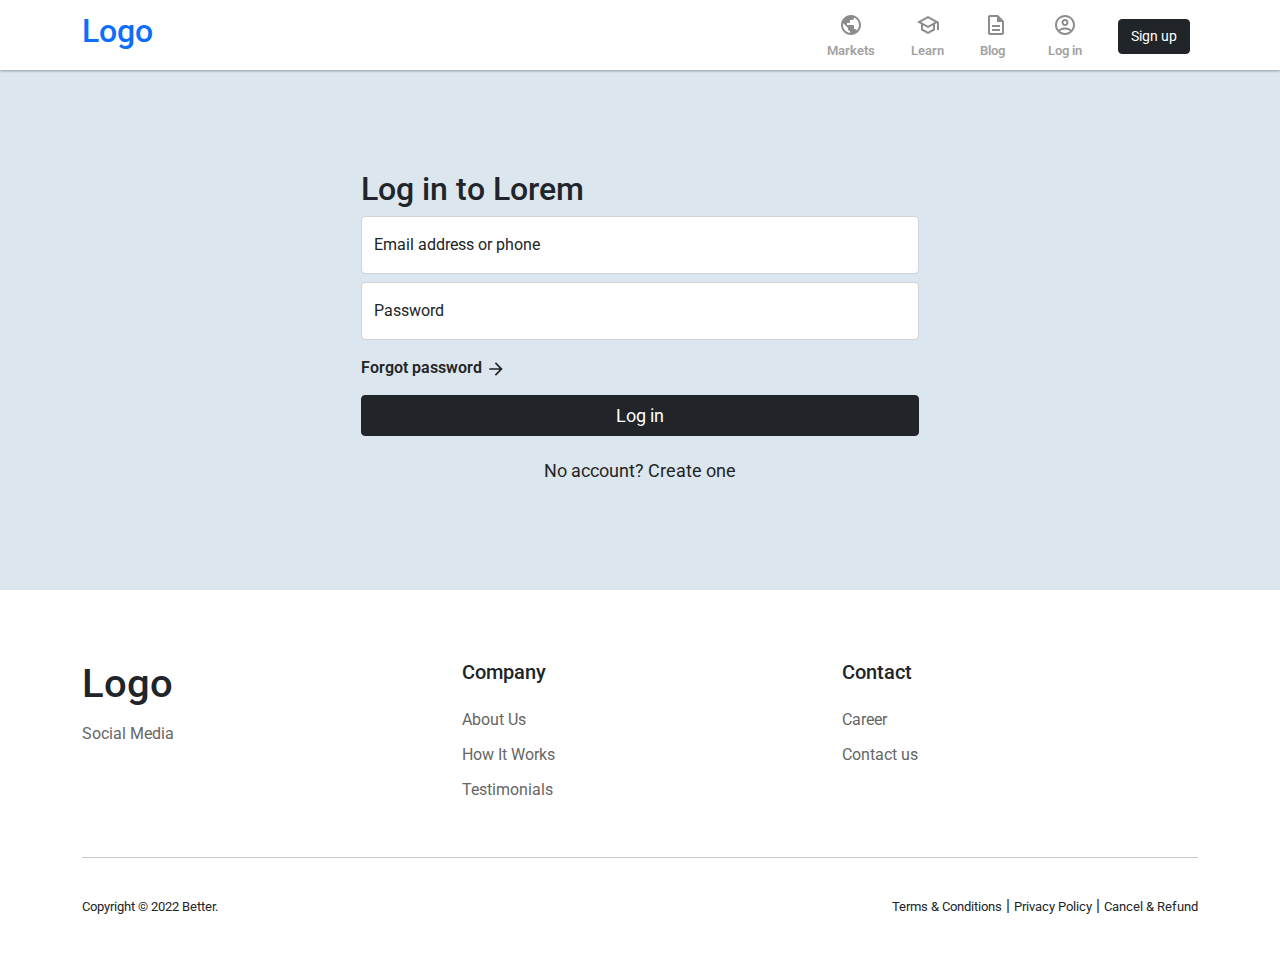
==== sign-in.html @ d5a4577c "first commit" ====
<!DOCTYPE html>
<html lang="en">

<head>
  <!-- Required meta tags -->
  <meta charset="utf-8">
  <meta name="viewport" content="width=device-width, initial-scale=1, shrink-to-fit=no">
  <!-- CSS -->
  <link rel="stylesheet" type="text/css" href="css/internal.min.css">
  <link rel="stylesheet" type="text/css" href="css/owl.carousel.min.css">
  <link rel="stylesheet" type="text/css" href="css/owl.theme.default.css">
  <link rel="stylesheet" type="text/css" href="css/animate.min.css">
  <link rel="stylesheet" type="text/css" href="sass/main.css">
  <link rel="stylesheet" type="text/css" href="sass/responsive.css">
  <link rel="stylesheet" href="https://use.fontawesome.com/releases/v5.8.2/css/all.css"
    integrity="sha384-oS3vJWv+0UjzBfQzYUhtDYW+Pj2yciDJxpsK1OYPAYjqT085Qq/1cq5FLXAZQ7Ay" crossorigin="anonymous">
  <link
    href="https://fonts.googleapis.com/css2?family=Roboto:ital,wght@0,100;0,300;0,400;0,500;0,700;0,900;1,100;1,300;1,400;1,500;1,700;1,900&display=swap"
    rel="stylesheet">
  <!-- js -->
  <script src="https://code.jquery.com/jquery-3.3.1.min.js"></script>
  <title> betting</title>
</head>

<body>

  <div class="navbar-cover">
    <nav id="navbar_top" class="navbar navbar-expand-lg">
      <div class="container">
        <a class="navbar-brand" href="index.html">
          <h2>Logo</h2>
        </a>
        <button class="navbar-toggler" type="button" data-bs-toggle="collapse" data-bs-target="#main_nav"
          aria-expanded="false" aria-label="Toggle navigation">
          <span class="navbar-toggler-icon"><i class="fas fa-bars"></i></span>
        </button>
        <div class="collapse navbar-collapse" id="main_nav">
          <ul class="navbar-nav ms-auto">
            <li class="nav-item"><a class="nav-link n" href="">
                <div class="icons">
                  <svg class="icons-root" focusable="false" viewBox="0 0 24 24" color="rgba(0, 0, 0, 0.45)"
                    aria-hidden="true" style="font-size: 24px; vertical-align: middle;">
                    <path
                      d="M12 2C6.48 2 2 6.48 2 12s4.48 10 10 10 10-4.48 10-10S17.52 2 12 2zm-1 17.93c-3.95-.49-7-3.85-7-7.93 0-.62.08-1.21.21-1.79L9 15v1c0 1.1.9 2 2 2v1.93zm6.9-2.54c-.26-.81-1-1.39-1.9-1.39h-1v-3c0-.55-.45-1-1-1H8v-2h2c.55 0 1-.45 1-1V7h2c1.1 0 2-.9 2-2v-.41c2.93 1.19 5 4.06 5 7.41 0 2.08-.8 3.97-2.1 5.39z">
                    </path>
                  </svg>
                </div>
                Markets
              </a>
            </li>
            <li class="nav-item"><a class="nav-link n" href="">
                <div class="icons">
                  <svg class="icons-root" focusable="false" viewBox="0 0 24 24" color="rgba(0, 0, 0, 0.45)"
                    aria-hidden="true" style="font-size: 24px; vertical-align: middle;">
                    <path
                      d="M12 3L1 9l4 2.18v6L12 21l7-3.82v-6l2-1.09V17h2V9L12 3zm6.82 6L12 12.72 5.18 9 12 5.28 18.82 9zM17 15.99l-5 2.73-5-2.73v-3.72L12 15l5-2.73v3.72z">
                    </path>
                  </svg>
                </div>
                Learn
              </a>
            </li>
            <li class="nav-item"><a class="nav-link n" href="">
                <div class="icons">
                  <svg class="icons-root" focusable="false" viewBox="0 0 24 24" color="rgba(0, 0, 0, 0.45)"
                    aria-hidden="true" style="font-size: 24px; vertical-align: middle;">
                    <path
                      d="M8 16h8v2H8zm0-4h8v2H8zm6-10H6c-1.1 0-2 .9-2 2v16c0 1.1.89 2 1.99 2H18c1.1 0 2-.9 2-2V8l-6-6zm4 18H6V4h7v5h5v11z">
                    </path>
                  </svg>
                </div>
                Blog
              </a>
            </li>
            <li class="nav-item"><a class="nav-link n" href="">
                <div class="icons">
                  <svg class="icons-root" focusable="false" viewBox="0 0 24 24" color="rgba(0, 0, 0, 0.45)"
                    aria-hidden="true" style="font-size: 24px; vertical-align: middle;">
                    <path
                      d="M12 2C6.48 2 2 6.48 2 12s4.48 10 10 10 10-4.48 10-10S17.52 2 12 2zM7.07 18.28c.43-.9 3.05-1.78 4.93-1.78s4.51.88 4.93 1.78C15.57 19.36 13.86 20 12 20s-3.57-.64-4.93-1.72zm11.29-1.45c-1.43-1.74-4.9-2.33-6.36-2.33s-4.93.59-6.36 2.33C4.62 15.49 4 13.82 4 12c0-4.41 3.59-8 8-8s8 3.59 8 8c0 1.82-.62 3.49-1.64 4.83zM12 6c-1.94 0-3.5 1.56-3.5 3.5S10.06 13 12 13s3.5-1.56 3.5-3.5S13.94 6 12 6zm0 5c-.83 0-1.5-.67-1.5-1.5S11.17 8 12 8s1.5.67 1.5 1.5S12.83 11 12 11z">
                    </path>
                  </svg>
                </div>
                Log in
              </a>
            </li>
            <li class="nav-item"><a class="nav-link" href="">
                <button type="button" class="btn btn-dark">Sign up</button>
              </a></li>
          </ul>
        </div>
      </div>
    </nav>
  </div>
  <section id="sign-in-wrapper">
    <div class="container">
      <div class="form-cover">
        <h2>Log in to Lorem</h2>
        <form>
          <div class="form-floating mb-2">
            <input type="email" class="form-control" id="floatingInput" placeholder="name@example.com" required>
            <label for="floatingInput">Email address or phone</label>
          </div>
          <div class="form-floating mb-3">
            <input type="password" class="form-control" id="floatingPassword" placeholder="Password" required>
            <label for="floatingPassword">Password</label>
          </div>
          <a href="#"> <span>Forgot password <svg class="forget-root" focusable="false" viewBox="0 0 24 24"
                color="inherit" aria-hidden="true" style="font-size: 24px; vertical-align: middle;">
                <path d="M12 4l-1.41 1.41L16.17 11H4v2h12.17l-5.58 5.59L12 20l8-8z"></path>
              </svg>
            </span>
          </a>
          <div class="login-btn">
            <button type="submit" class="btn btn-dark">Log in</button>
          </div>
          <div class="create-btn">
            <button type="button" class="btn btn-light">No account? Create one</button>
          </div>
        </form>
      </div>
    </div>
  </section>


  <section id="footer-wrapper">
    <div class="container">
      <div class="row">
        <div class="col-md-4">
          <div class="f-cover">
            <h1>Logo</h1>
            <li>Social Media</li>
            <div class="social">
              <span><i class="fab fa-facebook-f"></i></span>
              <span><i class="fab fa-twitter"></i></span>
              <span><i class="fab fa-linkedin-in"></i></span>
              <span><i class="fab fa-youtube"></i></span>
            </div>
          </div>
        </div>
        <div class="col-md-4">
          <div class="f-cover">
            <h5>Company</h5>
            <li>About Us</li>
            <li>How It Works</li>
            <li>Testimonials</li>
          </div>
        </div>
        <div class="col-md-4">
          <div class="f-cover">
            <h5>Contact</h5>
            <li>Career</li>
            <li>Contact us</li>
          </div>

        </div>
      </div>
      <hr class="hr-tag">
    </div>
    <div class="container">
      <div class="power-by">
        <div class="row">
          <div class="col-md-6">
            <span>Copyright © 2022 Better.</span>
          </div>
          <div class="col-md-6" style="text-align: right;">
            <span>Terms & Conditions</span> |
            <span>Privacy Policy</span> |
            <span>Cancel & Refund</span>
          </div>
        </div>
      </div>
    </div>
  </section>

  <script src="js/main.js"></script>
  <script src="js/owl.carousel.min.js"></script>
  <script src="js/popper.min.js"></script>
  <script src="js/wow.min.js"></script>
  <script>
    new WOW().init();
  </script>
  <script src="js/internal.min.js"></script>

</body>

</html>
---- css/internal.min.css ----
@charset "UTF-8";/*!
 * Bootstrap v5.0.0-beta3 (https://getbootstrap.com/)
 * Copyright 2011-2021 The Bootstrap Authors
 * Copyright 2011-2021 Twitter, Inc.
 * Licensed under MIT (https://github.com/twbs/bootstrap/blob/main/LICENSE)
 */:root{--bs-blue:#0d6efd;--bs-indigo:#6610f2;--bs-purple:#6f42c1;--bs-pink:#d63384;--bs-red:#dc3545;--bs-orange:#fd7e14;--bs-yellow:#ffc107;--bs-green:#198754;--bs-teal:#20c997;--bs-cyan:#0dcaf0;--bs-white:#fff;--bs-gray:#6c757d;--bs-gray-dark:#343a40;--bs-primary:#0d6efd;--bs-secondary:#6c757d;--bs-success:#198754;--bs-info:#0dcaf0;--bs-warning:#ffc107;--bs-danger:#dc3545;--bs-light:#f8f9fa;--bs-dark:#212529;--bs-font-sans-serif:system-ui,-apple-system,"Segoe UI",Roboto,"Helvetica Neue",Arial,"Noto Sans","Liberation Sans",sans-serif,"Apple Color Emoji","Segoe UI Emoji","Segoe UI Symbol","Noto Color Emoji";--bs-font-monospace:SFMono-Regular,Menlo,Monaco,Consolas,"Liberation Mono","Courier New",monospace;--bs-gradient:linear-gradient(180deg, rgba(255, 255, 255, 0.15), rgba(255, 255, 255, 0))}*,::after,::before{box-sizing:border-box}@media (prefers-reduced-motion:no-preference){:root{scroll-behavior:smooth}}body{margin:0;font-family:var(--bs-font-sans-serif);font-size:1rem;font-weight:400;line-height:1.5;color:#212529;background-color:#fff;-webkit-text-size-adjust:100%;-webkit-tap-highlight-color:transparent}hr{margin:1rem 0;color:inherit;background-color:currentColor;border:0;opacity:.25}hr:not([size]){height:1px}.h1,.h2,.h3,.h4,.h5,.h6,h1,h2,h3,h4,h5,h6{margin-top:0;margin-bottom:.5rem;font-weight:500;line-height:1.2}.h1,h1{font-size:calc(1.375rem + 1.5vw)}@media (min-width:1200px){.h1,h1{font-size:2.5rem}}.h2,h2{font-size:calc(1.325rem + .9vw)}@media (min-width:1200px){.h2,h2{font-size:2rem}}.h3,h3{font-size:calc(1.3rem + .6vw)}@media (min-width:1200px){.h3,h3{font-size:1.75rem}}.h4,h4{font-size:calc(1.275rem + .3vw)}@media (min-width:1200px){.h4,h4{font-size:1.5rem}}.h5,h5{font-size:1.25rem}.h6,h6{font-size:1rem}p{margin-top:0;margin-bottom:1rem}abbr[data-bs-original-title],abbr[title]{-webkit-text-decoration:underline dotted;text-decoration:underline dotted;cursor:help;-webkit-text-decoration-skip-ink:none;text-decoration-skip-ink:none}address{margin-bottom:1rem;font-style:normal;line-height:inherit}ol,ul{padding-left:2rem}dl,ol,ul{margin-top:0;margin-bottom:1rem}ol ol,ol ul,ul ol,ul ul{margin-bottom:0}dt{font-weight:700}dd{margin-bottom:.5rem;margin-left:0}blockquote{margin:0 0 1rem}b,strong{font-weight:bolder}.small,small{font-size:.875em}.mark,mark{padding:.2em;background-color:#fcf8e3}sub,sup{position:relative;font-size:.75em;line-height:0;vertical-align:baseline}sub{bottom:-.25em}sup{top:-.5em}a{color:#0d6efd;text-decoration:underline}a:hover{color:#0a58ca}a:not([href]):not([class]),a:not([href]):not([class]):hover{color:inherit;text-decoration:none}code,kbd,pre,samp{font-family:var(--bs-font-monospace);font-size:1em;direction:ltr;unicode-bidi:bidi-override}pre{display:block;margin-top:0;margin-bottom:1rem;overflow:auto;font-size:.875em}pre code{font-size:inherit;color:inherit;word-break:normal}code{font-size:.875em;color:#d63384;word-wrap:break-word}a>code{color:inherit}kbd{padding:.2rem .4rem;font-size:.875em;color:#fff;background-color:#212529;border-radius:.2rem}kbd kbd{padding:0;font-size:1em;font-weight:700}figure{margin:0 0 1rem}img,svg{vertical-align:middle}table{caption-side:bottom;border-collapse:collapse}caption{padding-top:.5rem;padding-bottom:.5rem;color:#6c757d;text-align:left}th{text-align:inherit;text-align:-webkit-match-parent}tbody,td,tfoot,th,thead,tr{border-color:inherit;border-style:solid;border-width:0}label{display:inline-block}button{border-radius:0}button:focus:not(:focus-visible){outline:0}button,input,optgroup,select,textarea{margin:0;font-family:inherit;font-size:inherit;line-height:inherit}button,select{text-transform:none}[role=button]{cursor:pointer}select{word-wrap:normal}select:disabled{opacity:1}[list]::-webkit-calendar-picker-indicator{display:none}[type=button],[type=reset],[type=submit],button{-webkit-appearance:button}[type=button]:not(:disabled),[type=reset]:not(:disabled),[type=submit]:not(:disabled),button:not(:disabled){cursor:pointer}::-moz-focus-inner{padding:0;border-style:none}textarea{resize:vertical}fieldset{min-width:0;padding:0;margin:0;border:0}legend{float:left;width:100%;padding:0;margin-bottom:.5rem;font-size:calc(1.275rem + .3vw);line-height:inherit}@media (min-width:1200px){legend{font-size:1.5rem}}legend+*{clear:left}::-webkit-datetime-edit-day-field,::-webkit-datetime-edit-fields-wrapper,::-webkit-datetime-edit-hour-field,::-webkit-datetime-edit-minute,::-webkit-datetime-edit-month-field,::-webkit-datetime-edit-text,::-webkit-datetime-edit-year-field{padding:0}::-webkit-inner-spin-button{height:auto}[type=search]{outline-offset:-2px;-webkit-appearance:textfield}::-webkit-search-decoration{-webkit-appearance:none}::-webkit-color-swatch-wrapper{padding:0}::file-selector-button{font:inherit}::-webkit-file-upload-button{font:inherit;-webkit-appearance:button}output{display:inline-block}iframe{border:0}summary{display:list-item;cursor:pointer}progress{vertical-align:baseline}[hidden]{display:none!important}.lead{font-size:1.25rem;font-weight:300}.display-1{font-size:calc(1.625rem + 4.5vw);font-weight:300;line-height:1.2}@media (min-width:1200px){.display-1{font-size:5rem}}.display-2{font-size:calc(1.575rem + 3.9vw);font-weight:300;line-height:1.2}@media (min-width:1200px){.display-2{font-size:4.5rem}}.display-3{font-size:calc(1.525rem + 3.3vw);font-weight:300;line-height:1.2}@media (min-width:1200px){.display-3{font-size:4rem}}.display-4{font-size:calc(1.475rem + 2.7vw);font-weight:300;line-height:1.2}@media (min-width:1200px){.display-4{font-size:3.5rem}}.display-5{font-size:calc(1.425rem + 2.1vw);font-weight:300;line-height:1.2}@media (min-width:1200px){.display-5{font-size:3rem}}.display-6{font-size:calc(1.375rem + 1.5vw);font-weight:300;line-height:1.2}@media (min-width:1200px){.display-6{font-size:2.5rem}}.list-unstyled{padding-left:0;list-style:none}.list-inline{padding-left:0;list-style:none}.list-inline-item{display:inline-block}.list-inline-item:not(:last-child){margin-right:.5rem}.initialism{font-size:.875em;text-transform:uppercase}.blockquote{margin-bottom:1rem;font-size:1.25rem}.blockquote>:last-child{margin-bottom:0}.blockquote-footer{margin-top:-1rem;margin-bottom:1rem;font-size:.875em;color:#6c757d}.blockquote-footer::before{content:"— "}.img-fluid{max-width:100%;height:auto}.img-thumbnail{padding:.25rem;background-color:#fff;border:1px solid #dee2e6;border-radius:.25rem;max-width:100%;height:auto}.figure{display:inline-block}.figure-img{margin-bottom:.5rem;line-height:1}.figure-caption{font-size:.875em;color:#6c757d}.container,.container-fluid,.container-lg,.container-md,.container-sm,.container-xl,.container-xxl{width:100%;padding-right:var(--bs-gutter-x,.75rem);padding-left:var(--bs-gutter-x,.75rem);margin-right:auto;margin-left:auto}@media (min-width:576px){.container,.container-sm{max-width:540px}}@media (min-width:768px){.container,.container-md,.container-sm{max-width:720px}}@media (min-width:992px){.container,.container-lg,.container-md,.container-sm{max-width:960px}}@media (min-width:1200px){.container,.container-lg,.container-md,.container-sm,.container-xl{max-width:1140px}}@media (min-width:1400px){.container,.container-lg,.container-md,.container-sm,.container-xl,.container-xxl{max-width:1320px}}.row{--bs-gutter-x:1.5rem;--bs-gutter-y:0;display:flex;flex-wrap:wrap;margin-top:calc(var(--bs-gutter-y) * -1);margin-right:calc(var(--bs-gutter-x)/ -2);margin-left:calc(var(--bs-gutter-x)/ -2)}.row>*{flex-shrink:0;width:100%;max-width:100%;padding-right:calc(var(--bs-gutter-x)/ 2);padding-left:calc(var(--bs-gutter-x)/ 2);margin-top:var(--bs-gutter-y)}.col{flex:1 0 0%}.row-cols-auto>*{flex:0 0 auto;width:auto}.row-cols-1>*{flex:0 0 auto;width:100%}.row-cols-2>*{flex:0 0 auto;width:50%}.row-cols-3>*{flex:0 0 auto;width:33.3333333333%}.row-cols-4>*{flex:0 0 auto;width:25%}.row-cols-5>*{flex:0 0 auto;width:20%}.row-cols-6>*{flex:0 0 auto;width:16.6666666667%}.col-auto{flex:0 0 auto;width:auto}.col-1{flex:0 0 auto;width:8.3333333333%}.col-2{flex:0 0 auto;width:16.6666666667%}.col-3{flex:0 0 auto;width:25%}.col-4{flex:0 0 auto;width:33.3333333333%}.col-5{flex:0 0 auto;width:41.6666666667%}.col-6{flex:0 0 auto;width:50%}.col-7{flex:0 0 auto;width:58.3333333333%}.col-8{flex:0 0 auto;width:66.6666666667%}.col-9{flex:0 0 auto;width:75%}.col-10{flex:0 0 auto;width:83.3333333333%}.col-11{flex:0 0 auto;width:91.6666666667%}.col-12{flex:0 0 auto;width:100%}.offset-1{margin-left:8.3333333333%}.offset-2{margin-left:16.6666666667%}.offset-3{margin-left:25%}.offset-4{margin-left:33.3333333333%}.offset-5{margin-left:41.6666666667%}.offset-6{margin-left:50%}.offset-7{margin-left:58.3333333333%}.offset-8{margin-left:66.6666666667%}.offset-9{margin-left:75%}.offset-10{margin-left:83.3333333333%}.offset-11{margin-left:91.6666666667%}.g-0,.gx-0{--bs-gutter-x:0}.g-0,.gy-0{--bs-gutter-y:0}.g-1,.gx-1{--bs-gutter-x:0.25rem}.g-1,.gy-1{--bs-gutter-y:0.25rem}.g-2,.gx-2{--bs-gutter-x:0.5rem}.g-2,.gy-2{--bs-gutter-y:0.5rem}.g-3,.gx-3{--bs-gutter-x:1rem}.g-3,.gy-3{--bs-gutter-y:1rem}.g-4,.gx-4{--bs-gutter-x:1.5rem}.g-4,.gy-4{--bs-gutter-y:1.5rem}.g-5,.gx-5{--bs-gutter-x:3rem}.g-5,.gy-5{--bs-gutter-y:3rem}@media (min-width:576px){.col-sm{flex:1 0 0%}.row-cols-sm-auto>*{flex:0 0 auto;width:auto}.row-cols-sm-1>*{flex:0 0 auto;width:100%}.row-cols-sm-2>*{flex:0 0 auto;width:50%}.row-cols-sm-3>*{flex:0 0 auto;width:33.3333333333%}.row-cols-sm-4>*{flex:0 0 auto;width:25%}.row-cols-sm-5>*{flex:0 0 auto;width:20%}.row-cols-sm-6>*{flex:0 0 auto;width:16.6666666667%}.col-sm-auto{flex:0 0 auto;width:auto}.col-sm-1{flex:0 0 auto;width:8.3333333333%}.col-sm-2{flex:0 0 auto;width:16.6666666667%}.col-sm-3{flex:0 0 auto;width:25%}.col-sm-4{flex:0 0 auto;width:33.3333333333%}.col-sm-5{flex:0 0 auto;width:41.6666666667%}.col-sm-6{flex:0 0 auto;width:50%}.col-sm-7{flex:0 0 auto;width:58.3333333333%}.col-sm-8{flex:0 0 auto;width:66.6666666667%}.col-sm-9{flex:0 0 auto;width:75%}.col-sm-10{flex:0 0 auto;width:83.3333333333%}.col-sm-11{flex:0 0 auto;width:91.6666666667%}.col-sm-12{flex:0 0 auto;width:100%}.offset-sm-0{margin-left:0}.offset-sm-1{margin-left:8.3333333333%}.offset-sm-2{margin-left:16.6666666667%}.offset-sm-3{margin-left:25%}.offset-sm-4{margin-left:33.3333333333%}.offset-sm-5{margin-left:41.6666666667%}.offset-sm-6{margin-left:50%}.offset-sm-7{margin-left:58.3333333333%}.offset-sm-8{margin-left:66.6666666667%}.offset-sm-9{margin-left:75%}.offset-sm-10{margin-left:83.3333333333%}.offset-sm-11{margin-left:91.6666666667%}.g-sm-0,.gx-sm-0{--bs-gutter-x:0}.g-sm-0,.gy-sm-0{--bs-gutter-y:0}.g-sm-1,.gx-sm-1{--bs-gutter-x:0.25rem}.g-sm-1,.gy-sm-1{--bs-gutter-y:0.25rem}.g-sm-2,.gx-sm-2{--bs-gutter-x:0.5rem}.g-sm-2,.gy-sm-2{--bs-gutter-y:0.5rem}.g-sm-3,.gx-sm-3{--bs-gutter-x:1rem}.g-sm-3,.gy-sm-3{--bs-gutter-y:1rem}.g-sm-4,.gx-sm-4{--bs-gutter-x:1.5rem}.g-sm-4,.gy-sm-4{--bs-gutter-y:1.5rem}.g-sm-5,.gx-sm-5{--bs-gutter-x:3rem}.g-sm-5,.gy-sm-5{--bs-gutter-y:3rem}}@media (min-width:768px){.col-md{flex:1 0 0%}.row-cols-md-auto>*{flex:0 0 auto;width:auto}.row-cols-md-1>*{flex:0 0 auto;width:100%}.row-cols-md-2>*{flex:0 0 auto;width:50%}.row-cols-md-3>*{flex:0 0 auto;width:33.3333333333%}.row-cols-md-4>*{flex:0 0 auto;width:25%}.row-cols-md-5>*{flex:0 0 auto;width:20%}.row-cols-md-6>*{flex:0 0 auto;width:16.6666666667%}.col-md-auto{flex:0 0 auto;width:auto}.col-md-1{flex:0 0 auto;width:8.3333333333%}.col-md-2{flex:0 0 auto;width:16.6666666667%}.col-md-3{flex:0 0 auto;width:25%}.col-md-4{flex:0 0 auto;width:33.3333333333%}.col-md-5{flex:0 0 auto;width:41.6666666667%}.col-md-6{flex:0 0 auto;width:50%}.col-md-7{flex:0 0 auto;width:58.3333333333%}.col-md-8{flex:0 0 auto;width:66.6666666667%}.col-md-9{flex:0 0 auto;width:75%}.col-md-10{flex:0 0 auto;width:83.3333333333%}.col-md-11{flex:0 0 auto;width:91.6666666667%}.col-md-12{flex:0 0 auto;width:100%}.offset-md-0{margin-left:0}.offset-md-1{margin-left:8.3333333333%}.offset-md-2{margin-left:16.6666666667%}.offset-md-3{margin-left:25%}.offset-md-4{margin-left:33.3333333333%}.offset-md-5{margin-left:41.6666666667%}.offset-md-6{margin-left:50%}.offset-md-7{margin-left:58.3333333333%}.offset-md-8{margin-left:66.6666666667%}.offset-md-9{margin-left:75%}.offset-md-10{margin-left:83.3333333333%}.offset-md-11{margin-left:91.6666666667%}.g-md-0,.gx-md-0{--bs-gutter-x:0}.g-md-0,.gy-md-0{--bs-gutter-y:0}.g-md-1,.gx-md-1{--bs-gutter-x:0.25rem}.g-md-1,.gy-md-1{--bs-gutter-y:0.25rem}.g-md-2,.gx-md-2{--bs-gutter-x:0.5rem}.g-md-2,.gy-md-2{--bs-gutter-y:0.5rem}.g-md-3,.gx-md-3{--bs-gutter-x:1rem}.g-md-3,.gy-md-3{--bs-gutter-y:1rem}.g-md-4,.gx-md-4{--bs-gutter-x:1.5rem}.g-md-4,.gy-md-4{--bs-gutter-y:1.5rem}.g-md-5,.gx-md-5{--bs-gutter-x:3rem}.g-md-5,.gy-md-5{--bs-gutter-y:3rem}}@media (min-width:992px){.col-lg{flex:1 0 0%}.row-cols-lg-auto>*{flex:0 0 auto;width:auto}.row-cols-lg-1>*{flex:0 0 auto;width:100%}.row-cols-lg-2>*{flex:0 0 auto;width:50%}.row-cols-lg-3>*{flex:0 0 auto;width:33.3333333333%}.row-cols-lg-4>*{flex:0 0 auto;width:25%}.row-cols-lg-5>*{flex:0 0 auto;width:20%}.row-cols-lg-6>*{flex:0 0 auto;width:16.6666666667%}.col-lg-auto{flex:0 0 auto;width:auto}.col-lg-1{flex:0 0 auto;width:8.3333333333%}.col-lg-2{flex:0 0 auto;width:16.6666666667%}.col-lg-3{flex:0 0 auto;width:25%}.col-lg-4{flex:0 0 auto;width:33.3333333333%}.col-lg-5{flex:0 0 auto;width:41.6666666667%}.col-lg-6{flex:0 0 auto;width:50%}.col-lg-7{flex:0 0 auto;width:58.3333333333%}.col-lg-8{flex:0 0 auto;width:66.6666666667%}.col-lg-9{flex:0 0 auto;width:75%}.col-lg-10{flex:0 0 auto;width:83.3333333333%}.col-lg-11{flex:0 0 auto;width:91.6666666667%}.col-lg-12{flex:0 0 auto;width:100%}.offset-lg-0{margin-left:0}.offset-lg-1{margin-left:8.3333333333%}.offset-lg-2{margin-left:16.6666666667%}.offset-lg-3{margin-left:25%}.offset-lg-4{margin-left:33.3333333333%}.offset-lg-5{margin-left:41.6666666667%}.offset-lg-6{margin-left:50%}.offset-lg-7{margin-left:58.3333333333%}.offset-lg-8{margin-left:66.6666666667%}.offset-lg-9{margin-left:75%}.offset-lg-10{margin-left:83.3333333333%}.offset-lg-11{margin-left:91.6666666667%}.g-lg-0,.gx-lg-0{--bs-gutter-x:0}.g-lg-0,.gy-lg-0{--bs-gutter-y:0}.g-lg-1,.gx-lg-1{--bs-gutter-x:0.25rem}.g-lg-1,.gy-lg-1{--bs-gutter-y:0.25rem}.g-lg-2,.gx-lg-2{--bs-gutter-x:0.5rem}.g-lg-2,.gy-lg-2{--bs-gutter-y:0.5rem}.g-lg-3,.gx-lg-3{--bs-gutter-x:1rem}.g-lg-3,.gy-lg-3{--bs-gutter-y:1rem}.g-lg-4,.gx-lg-4{--bs-gutter-x:1.5rem}.g-lg-4,.gy-lg-4{--bs-gutter-y:1.5rem}.g-lg-5,.gx-lg-5{--bs-gutter-x:3rem}.g-lg-5,.gy-lg-5{--bs-gutter-y:3rem}}@media (min-width:1200px){.col-xl{flex:1 0 0%}.row-cols-xl-auto>*{flex:0 0 auto;width:auto}.row-cols-xl-1>*{flex:0 0 auto;width:100%}.row-cols-xl-2>*{flex:0 0 auto;width:50%}.row-cols-xl-3>*{flex:0 0 auto;width:33.3333333333%}.row-cols-xl-4>*{flex:0 0 auto;width:25%}.row-cols-xl-5>*{flex:0 0 auto;width:20%}.row-cols-xl-6>*{flex:0 0 auto;width:16.6666666667%}.col-xl-auto{flex:0 0 auto;width:auto}.col-xl-1{flex:0 0 auto;width:8.3333333333%}.col-xl-2{flex:0 0 auto;width:16.6666666667%}.col-xl-3{flex:0 0 auto;width:25%}.col-xl-4{flex:0 0 auto;width:33.3333333333%}.col-xl-5{flex:0 0 auto;width:41.6666666667%}.col-xl-6{flex:0 0 auto;width:50%}.col-xl-7{flex:0 0 auto;width:58.3333333333%}.col-xl-8{flex:0 0 auto;width:66.6666666667%}.col-xl-9{flex:0 0 auto;width:75%}.col-xl-10{flex:0 0 auto;width:83.3333333333%}.col-xl-11{flex:0 0 auto;width:91.6666666667%}.col-xl-12{flex:0 0 auto;width:100%}.offset-xl-0{margin-left:0}.offset-xl-1{margin-left:8.3333333333%}.offset-xl-2{margin-left:16.6666666667%}.offset-xl-3{margin-left:25%}.offset-xl-4{margin-left:33.3333333333%}.offset-xl-5{margin-left:41.6666666667%}.offset-xl-6{margin-left:50%}.offset-xl-7{margin-left:58.3333333333%}.offset-xl-8{margin-left:66.6666666667%}.offset-xl-9{margin-left:75%}.offset-xl-10{margin-left:83.3333333333%}.offset-xl-11{margin-left:91.6666666667%}.g-xl-0,.gx-xl-0{--bs-gutter-x:0}.g-xl-0,.gy-xl-0{--bs-gutter-y:0}.g-xl-1,.gx-xl-1{--bs-gutter-x:0.25rem}.g-xl-1,.gy-xl-1{--bs-gutter-y:0.25rem}.g-xl-2,.gx-xl-2{--bs-gutter-x:0.5rem}.g-xl-2,.gy-xl-2{--bs-gutter-y:0.5rem}.g-xl-3,.gx-xl-3{--bs-gutter-x:1rem}.g-xl-3,.gy-xl-3{--bs-gutter-y:1rem}.g-xl-4,.gx-xl-4{--bs-gutter-x:1.5rem}.g-xl-4,.gy-xl-4{--bs-gutter-y:1.5rem}.g-xl-5,.gx-xl-5{--bs-gutter-x:3rem}.g-xl-5,.gy-xl-5{--bs-gutter-y:3rem}}@media (min-width:1400px){.col-xxl{flex:1 0 0%}.row-cols-xxl-auto>*{flex:0 0 auto;width:auto}.row-cols-xxl-1>*{flex:0 0 auto;width:100%}.row-cols-xxl-2>*{flex:0 0 auto;width:50%}.row-cols-xxl-3>*{flex:0 0 auto;width:33.3333333333%}.row-cols-xxl-4>*{flex:0 0 auto;width:25%}.row-cols-xxl-5>*{flex:0 0 auto;width:20%}.row-cols-xxl-6>*{flex:0 0 auto;width:16.6666666667%}.col-xxl-auto{flex:0 0 auto;width:auto}.col-xxl-1{flex:0 0 auto;width:8.3333333333%}.col-xxl-2{flex:0 0 auto;width:16.6666666667%}.col-xxl-3{flex:0 0 auto;width:25%}.col-xxl-4{flex:0 0 auto;width:33.3333333333%}.col-xxl-5{flex:0 0 auto;width:41.6666666667%}.col-xxl-6{flex:0 0 auto;width:50%}.col-xxl-7{flex:0 0 auto;width:58.3333333333%}.col-xxl-8{flex:0 0 auto;width:66.6666666667%}.col-xxl-9{flex:0 0 auto;width:75%}.col-xxl-10{flex:0 0 auto;width:83.3333333333%}.col-xxl-11{flex:0 0 auto;width:91.6666666667%}.col-xxl-12{flex:0 0 auto;width:100%}.offset-xxl-0{margin-left:0}.offset-xxl-1{margin-left:8.3333333333%}.offset-xxl-2{margin-left:16.6666666667%}.offset-xxl-3{margin-left:25%}.offset-xxl-4{margin-left:33.3333333333%}.offset-xxl-5{margin-left:41.6666666667%}.offset-xxl-6{margin-left:50%}.offset-xxl-7{margin-left:58.3333333333%}.offset-xxl-8{margin-left:66.6666666667%}.offset-xxl-9{margin-left:75%}.offset-xxl-10{margin-left:83.3333333333%}.offset-xxl-11{margin-left:91.6666666667%}.g-xxl-0,.gx-xxl-0{--bs-gutter-x:0}.g-xxl-0,.gy-xxl-0{--bs-gutter-y:0}.g-xxl-1,.gx-xxl-1{--bs-gutter-x:0.25rem}.g-xxl-1,.gy-xxl-1{--bs-gutter-y:0.25rem}.g-xxl-2,.gx-xxl-2{--bs-gutter-x:0.5rem}.g-xxl-2,.gy-xxl-2{--bs-gutter-y:0.5rem}.g-xxl-3,.gx-xxl-3{--bs-gutter-x:1rem}.g-xxl-3,.gy-xxl-3{--bs-gutter-y:1rem}.g-xxl-4,.gx-xxl-4{--bs-gutter-x:1.5rem}.g-xxl-4,.gy-xxl-4{--bs-gutter-y:1.5rem}.g-xxl-5,.gx-xxl-5{--bs-gutter-x:3rem}.g-xxl-5,.gy-xxl-5{--bs-gutter-y:3rem}}.table{--bs-table-bg:transparent;--bs-table-striped-color:#212529;--bs-table-striped-bg:rgba(0, 0, 0, 0.05);--bs-table-active-color:#212529;--bs-table-active-bg:rgba(0, 0, 0, 0.1);--bs-table-hover-color:#212529;--bs-table-hover-bg:rgba(0, 0, 0, 0.075);width:100%;margin-bottom:1rem;color:#212529;vertical-align:top;border-color:#dee2e6}.table>:not(caption)>*>*{padding:.5rem .5rem;background-color:var(--bs-table-bg);border-bottom-width:1px;box-shadow:inset 0 0 0 9999px var(--bs-table-accent-bg)}.table>tbody{vertical-align:inherit}.table>thead{vertical-align:bottom}.table>:not(:last-child)>:last-child>*{border-bottom-color:currentColor}.caption-top{caption-side:top}.table-sm>:not(caption)>*>*{padding:.25rem .25rem}.table-bordered>:not(caption)>*{border-width:1px 0}.table-bordered>:not(caption)>*>*{border-width:0 1px}.table-borderless>:not(caption)>*>*{border-bottom-width:0}.table-striped>tbody>tr:nth-of-type(odd){--bs-table-accent-bg:var(--bs-table-striped-bg);color:var(--bs-table-striped-color)}.table-active{--bs-table-accent-bg:var(--bs-table-active-bg);color:var(--bs-table-active-color)}.table-hover>tbody>tr:hover{--bs-table-accent-bg:var(--bs-table-hover-bg);color:var(--bs-table-hover-color)}.table-primary{--bs-table-bg:#cfe2ff;--bs-table-striped-bg:#c5d7f2;--bs-table-striped-color:#000;--bs-table-active-bg:#bacbe6;--bs-table-active-color:#000;--bs-table-hover-bg:#bfd1ec;--bs-table-hover-color:#000;color:#000;border-color:#bacbe6}.table-secondary{--bs-table-bg:#e2e3e5;--bs-table-striped-bg:#d7d8da;--bs-table-striped-color:#000;--bs-table-active-bg:#cbccce;--bs-table-active-color:#000;--bs-table-hover-bg:#d1d2d4;--bs-table-hover-color:#000;color:#000;border-color:#cbccce}.table-success{--bs-table-bg:#d1e7dd;--bs-table-striped-bg:#c7dbd2;--bs-table-striped-color:#000;--bs-table-active-bg:#bcd0c7;--bs-table-active-color:#000;--bs-table-hover-bg:#c1d6cc;--bs-table-hover-color:#000;color:#000;border-color:#bcd0c7}.table-info{--bs-table-bg:#cff4fc;--bs-table-striped-bg:#c5e8ef;--bs-table-striped-color:#000;--bs-table-active-bg:#badce3;--bs-table-active-color:#000;--bs-table-hover-bg:#bfe2e9;--bs-table-hover-color:#000;color:#000;border-color:#badce3}.table-warning{--bs-table-bg:#fff3cd;--bs-table-striped-bg:#f2e7c3;--bs-table-striped-color:#000;--bs-table-active-bg:#e6dbb9;--bs-table-active-color:#000;--bs-table-hover-bg:#ece1be;--bs-table-hover-color:#000;color:#000;border-color:#e6dbb9}.table-danger{--bs-table-bg:#f8d7da;--bs-table-striped-bg:#eccccf;--bs-table-striped-color:#000;--bs-table-active-bg:#dfc2c4;--bs-table-active-color:#000;--bs-table-hover-bg:#e5c7ca;--bs-table-hover-color:#000;color:#000;border-color:#dfc2c4}.table-light{--bs-table-bg:#f8f9fa;--bs-table-striped-bg:#ecedee;--bs-table-striped-color:#000;--bs-table-active-bg:#dfe0e1;--bs-table-active-color:#000;--bs-table-hover-bg:#e5e6e7;--bs-table-hover-color:#000;color:#000;border-color:#dfe0e1}.table-dark{--bs-table-bg:#212529;--bs-table-striped-bg:#2c3034;--bs-table-striped-color:#fff;--bs-table-active-bg:#373b3e;--bs-table-active-color:#fff;--bs-table-hover-bg:#323539;--bs-table-hover-color:#fff;color:#fff;border-color:#373b3e}.table-responsive{overflow-x:auto;-webkit-overflow-scrolling:touch}@media (max-width:575.98px){.table-responsive-sm{overflow-x:auto;-webkit-overflow-scrolling:touch}}@media (max-width:767.98px){.table-responsive-md{overflow-x:auto;-webkit-overflow-scrolling:touch}}@media (max-width:991.98px){.table-responsive-lg{overflow-x:auto;-webkit-overflow-scrolling:touch}}@media (max-width:1199.98px){.table-responsive-xl{overflow-x:auto;-webkit-overflow-scrolling:touch}}@media (max-width:1399.98px){.table-responsive-xxl{overflow-x:auto;-webkit-overflow-scrolling:touch}}.form-label{margin-bottom:.5rem}.col-form-label{padding-top:calc(.375rem + 1px);padding-bottom:calc(.375rem + 1px);margin-bottom:0;font-size:inherit;line-height:1.5}.col-form-label-lg{padding-top:calc(.5rem + 1px);padding-bottom:calc(.5rem + 1px);font-size:1.25rem}.col-form-label-sm{padding-top:calc(.25rem + 1px);padding-bottom:calc(.25rem + 1px);font-size:.875rem}.form-text{margin-top:.25rem;font-size:.875em;color:#6c757d}.form-control{display:block;width:100%;padding:.375rem .75rem;font-size:1rem;font-weight:400;line-height:1.5;color:#212529;background-color:#fff;background-clip:padding-box;border:1px solid #ced4da;-webkit-appearance:none;-moz-appearance:none;appearance:none;border-radius:.25rem;transition:border-color .15s ease-in-out,box-shadow .15s ease-in-out}@media (prefers-reduced-motion:reduce){.form-control{transition:none}}.form-control[type=file]{overflow:hidden}.form-control[type=file]:not(:disabled):not([readonly]){cursor:pointer}.form-control:focus{color:#212529;background-color:#fff;border-color:#86b7fe;outline:0;box-shadow:0 0 0 .25rem rgba(13,110,253,.25)}.form-control::-webkit-date-and-time-value{height:1.5em}.form-control::-moz-placeholder{color:#6c757d;opacity:1}.form-control::placeholder{color:#6c757d;opacity:1}.form-control:disabled,.form-control[readonly]{background-color:#e9ecef;opacity:1}.form-control::file-selector-button{padding:.375rem .75rem;margin:-.375rem -.75rem;-webkit-margin-end:.75rem;margin-inline-end:.75rem;color:#212529;background-color:#e9ecef;pointer-events:none;border-color:inherit;border-style:solid;border-width:0;border-inline-end-width:1px;border-radius:0;transition:color .15s ease-in-out,background-color .15s ease-in-out,border-color .15s ease-in-out,box-shadow .15s ease-in-out}@media (prefers-reduced-motion:reduce){.form-control::file-selector-button{transition:none}}.form-control:hover:not(:disabled):not([readonly])::file-selector-button{background-color:#dde0e3}.form-control::-webkit-file-upload-button{padding:.375rem .75rem;margin:-.375rem -.75rem;-webkit-margin-end:.75rem;margin-inline-end:.75rem;color:#212529;background-color:#e9ecef;pointer-events:none;border-color:inherit;border-style:solid;border-width:0;border-inline-end-width:1px;border-radius:0;-webkit-transition:color .15s ease-in-out,background-color .15s ease-in-out,border-color .15s ease-in-out,box-shadow .15s ease-in-out;transition:color .15s ease-in-out,background-color .15s ease-in-out,border-color .15s ease-in-out,box-shadow .15s ease-in-out}@media (prefers-reduced-motion:reduce){.form-control::-webkit-file-upload-button{-webkit-transition:none;transition:none}}.form-control:hover:not(:disabled):not([readonly])::-webkit-file-upload-button{background-color:#dde0e3}.form-control-plaintext{display:block;width:100%;padding:.375rem 0;margin-bottom:0;line-height:1.5;color:#212529;background-color:transparent;border:solid transparent;border-width:1px 0}.form-control-plaintext.form-control-lg,.form-control-plaintext.form-control-sm{padding-right:0;padding-left:0}.form-control-sm{min-height:calc(1.5em + .5rem + 2px);padding:.25rem .5rem;font-size:.875rem;border-radius:.2rem}.form-control-sm::file-selector-button{padding:.25rem .5rem;margin:-.25rem -.5rem;-webkit-margin-end:.5rem;margin-inline-end:.5rem}.form-control-sm::-webkit-file-upload-button{padding:.25rem .5rem;margin:-.25rem -.5rem;-webkit-margin-end:.5rem;margin-inline-end:.5rem}.form-control-lg{min-height:calc(1.5em + 1rem + 2px);padding:.5rem 1rem;font-size:1.25rem;border-radius:.3rem}.form-control-lg::file-selector-button{padding:.5rem 1rem;margin:-.5rem -1rem;-webkit-margin-end:1rem;margin-inline-end:1rem}.form-control-lg::-webkit-file-upload-button{padding:.5rem 1rem;margin:-.5rem -1rem;-webkit-margin-end:1rem;margin-inline-end:1rem}textarea.form-control{min-height:calc(1.5em + .75rem + 2px)}textarea.form-control-sm{min-height:calc(1.5em + .5rem + 2px)}textarea.form-control-lg{min-height:calc(1.5em + 1rem + 2px)}.form-control-color{max-width:3rem;height:auto;padding:.375rem}.form-control-color:not(:disabled):not([readonly]){cursor:pointer}.form-control-color::-moz-color-swatch{height:1.5em;border-radius:.25rem}.form-control-color::-webkit-color-swatch{height:1.5em;border-radius:.25rem}.form-select{display:block;width:100%;padding:.375rem 2.25rem .375rem .75rem;font-size:1rem;font-weight:400;line-height:1.5;color:#212529;background-color:#fff;background-image:url("data:image/svg+xml,%3csvg xmlns='http://www.w3.org/2000/svg' viewBox='0 0 16 16'%3e%3cpath fill='none' stroke='%23343a40' stroke-linecap='round' stroke-linejoin='round' stroke-width='2' d='M2 5l6 6 6-6'/%3e%3c/svg%3e");background-repeat:no-repeat;background-position:right .75rem center;background-size:16px 12px;border:1px solid #ced4da;border-radius:.25rem;-webkit-appearance:none;-moz-appearance:none;appearance:none}.form-select:focus{border-color:#86b7fe;outline:0;box-shadow:0 0 0 .25rem rgba(13,110,253,.25)}.form-select[multiple],.form-select[size]:not([size="1"]){padding-right:.75rem;background-image:none}.form-select:disabled{background-color:#e9ecef}.form-select:-moz-focusring{color:transparent;text-shadow:0 0 0 #212529}.form-select-sm{padding-top:.25rem;padding-bottom:.25rem;padding-left:.5rem;font-size:.875rem}.form-select-lg{padding-top:.5rem;padding-bottom:.5rem;padding-left:1rem;font-size:1.25rem}.form-check{display:block;min-height:1.5rem;padding-left:1.5em;margin-bottom:.125rem}.form-check .form-check-input{float:left;margin-left:-1.5em}.form-check-input{width:1em;height:1em;margin-top:.25em;vertical-align:top;background-color:#fff;background-repeat:no-repeat;background-position:center;background-size:contain;border:1px solid rgba(0,0,0,.25);-webkit-appearance:none;-moz-appearance:none;appearance:none;-webkit-print-color-adjust:exact;color-adjust:exact}.form-check-input[type=checkbox]{border-radius:.25em}.form-check-input[type=radio]{border-radius:50%}.form-check-input:active{filter:brightness(90%)}.form-check-input:focus{border-color:#86b7fe;outline:0;box-shadow:0 0 0 .25rem rgba(13,110,253,.25)}.form-check-input:checked{background-color:#0d6efd;border-color:#0d6efd}.form-check-input:checked[type=checkbox]{background-image:url("data:image/svg+xml,%3csvg xmlns='http://www.w3.org/2000/svg' viewBox='0 0 20 20'%3e%3cpath fill='none' stroke='%23fff' stroke-linecap='round' stroke-linejoin='round' stroke-width='3' d='M6 10l3 3l6-6'/%3e%3c/svg%3e")}.form-check-input:checked[type=radio]{background-image:url("data:image/svg+xml,%3csvg xmlns='http://www.w3.org/2000/svg' viewBox='-4 -4 8 8'%3e%3ccircle r='2' fill='%23fff'/%3e%3c/svg%3e")}.form-check-input[type=checkbox]:indeterminate{background-color:#0d6efd;border-color:#0d6efd;background-image:url("data:image/svg+xml,%3csvg xmlns='http://www.w3.org/2000/svg' viewBox='0 0 20 20'%3e%3cpath fill='none' stroke='%23fff' stroke-linecap='round' stroke-linejoin='round' stroke-width='3' d='M6 10h8'/%3e%3c/svg%3e")}.form-check-input:disabled{pointer-events:none;filter:none;opacity:.5}.form-check-input:disabled~.form-check-label,.form-check-input[disabled]~.form-check-label{opacity:.5}.form-switch{padding-left:2.5em}.form-switch .form-check-input{width:2em;margin-left:-2.5em;background-image:url("data:image/svg+xml,%3csvg xmlns='http://www.w3.org/2000/svg' viewBox='-4 -4 8 8'%3e%3ccircle r='3' fill='rgba%280, 0, 0, 0.25%29'/%3e%3c/svg%3e");background-position:left center;border-radius:2em;transition:background-position .15s ease-in-out}@media (prefers-reduced-motion:reduce){.form-switch .form-check-input{transition:none}}.form-switch .form-check-input:focus{background-image:url("data:image/svg+xml,%3csvg xmlns='http://www.w3.org/2000/svg' viewBox='-4 -4 8 8'%3e%3ccircle r='3' fill='%2386b7fe'/%3e%3c/svg%3e")}.form-switch .form-check-input:checked{background-position:right center;background-image:url("data:image/svg+xml,%3csvg xmlns='http://www.w3.org/2000/svg' viewBox='-4 -4 8 8'%3e%3ccircle r='3' fill='%23fff'/%3e%3c/svg%3e")}.form-check-inline{display:inline-block;margin-right:1rem}.btn-check{position:absolute;clip:rect(0,0,0,0);pointer-events:none}.btn-check:disabled+.btn,.btn-check[disabled]+.btn{pointer-events:none;filter:none;opacity:.65}.form-range{width:100%;height:1.5rem;padding:0;background-color:transparent;-webkit-appearance:none;-moz-appearance:none;appearance:none}.form-range:focus{outline:0}.form-range:focus::-webkit-slider-thumb{box-shadow:0 0 0 1px #fff,0 0 0 .25rem rgba(13,110,253,.25)}.form-range:focus::-moz-range-thumb{box-shadow:0 0 0 1px #fff,0 0 0 .25rem rgba(13,110,253,.25)}.form-range::-moz-focus-outer{border:0}.form-range::-webkit-slider-thumb{width:1rem;height:1rem;margin-top:-.25rem;background-color:#0d6efd;border:0;border-radius:1rem;-webkit-transition:background-color .15s ease-in-out,border-color .15s ease-in-out,box-shadow .15s ease-in-out;transition:background-color .15s ease-in-out,border-color .15s ease-in-out,box-shadow .15s ease-in-out;-webkit-appearance:none;appearance:none}@media (prefers-reduced-motion:reduce){.form-range::-webkit-slider-thumb{-webkit-transition:none;transition:none}}.form-range::-webkit-slider-thumb:active{background-color:#b6d4fe}.form-range::-webkit-slider-runnable-track{width:100%;height:.5rem;color:transparent;cursor:pointer;background-color:#dee2e6;border-color:transparent;border-radius:1rem}.form-range::-moz-range-thumb{width:1rem;height:1rem;background-color:#0d6efd;border:0;border-radius:1rem;-moz-transition:background-color .15s ease-in-out,border-color .15s ease-in-out,box-shadow .15s ease-in-out;transition:background-color .15s ease-in-out,border-color .15s ease-in-out,box-shadow .15s ease-in-out;-moz-appearance:none;appearance:none}@media (prefers-reduced-motion:reduce){.form-range::-moz-range-thumb{-moz-transition:none;transition:none}}.form-range::-moz-range-thumb:active{background-color:#b6d4fe}.form-range::-moz-range-track{width:100%;height:.5rem;color:transparent;cursor:pointer;background-color:#dee2e6;border-color:transparent;border-radius:1rem}.form-range:disabled{pointer-events:none}.form-range:disabled::-webkit-slider-thumb{background-color:#adb5bd}.form-range:disabled::-moz-range-thumb{background-color:#adb5bd}.form-floating{position:relative}.form-floating>.form-control,.form-floating>.form-select{height:calc(3.5rem + 2px);padding:1rem .75rem}.form-floating>label{position:absolute;top:0;left:0;height:100%;padding:1rem .75rem;pointer-events:none;border:1px solid transparent;transform-origin:0 0;transition:opacity .1s ease-in-out,transform .1s ease-in-out}@media (prefers-reduced-motion:reduce){.form-floating>label{transition:none}}.form-floating>.form-control::-moz-placeholder{color:transparent}.form-floating>.form-control::placeholder{color:transparent}.form-floating>.form-control:not(:-moz-placeholder-shown){padding-top:1.625rem;padding-bottom:.625rem}.form-floating>.form-control:focus,.form-floating>.form-control:not(:placeholder-shown){padding-top:1.625rem;padding-bottom:.625rem}.form-floating>.form-control:-webkit-autofill{padding-top:1.625rem;padding-bottom:.625rem}.form-floating>.form-select{padding-top:1.625rem;padding-bottom:.625rem}.form-floating>.form-control:not(:-moz-placeholder-shown)~label{opacity:.65;transform:scale(.85) translateY(-.5rem) translateX(.15rem)}.form-floating>.form-control:focus~label,.form-floating>.form-control:not(:placeholder-shown)~label,.form-floating>.form-select~label{opacity:.65;transform:scale(.85) translateY(-.5rem) translateX(.15rem)}.form-floating>.form-control:-webkit-autofill~label{opacity:.65;transform:scale(.85) translateY(-.5rem) translateX(.15rem)}.input-group{position:relative;display:flex;flex-wrap:wrap;align-items:stretch;width:100%}.input-group>.form-control,.input-group>.form-select{position:relative;flex:1 1 auto;width:1%;min-width:0}.input-group>.form-control:focus,.input-group>.form-select:focus{z-index:3}.input-group .btn{position:relative;z-index:2}.input-group .btn:focus{z-index:3}.input-group-text{display:flex;align-items:center;padding:.375rem .75rem;font-size:1rem;font-weight:400;line-height:1.5;color:#212529;text-align:center;white-space:nowrap;background-color:#e9ecef;border:1px solid #ced4da;border-radius:.25rem}.input-group-lg>.btn,.input-group-lg>.form-control,.input-group-lg>.form-select,.input-group-lg>.input-group-text{padding:.5rem 1rem;font-size:1.25rem;border-radius:.3rem}.input-group-sm>.btn,.input-group-sm>.form-control,.input-group-sm>.form-select,.input-group-sm>.input-group-text{padding:.25rem .5rem;font-size:.875rem;border-radius:.2rem}.input-group-lg>.form-select,.input-group-sm>.form-select{padding-right:3rem}.input-group:not(.has-validation)>.dropdown-toggle:nth-last-child(n+3),.input-group:not(.has-validation)>:not(:last-child):not(.dropdown-toggle):not(.dropdown-menu){border-top-right-radius:0;border-bottom-right-radius:0}.input-group.has-validation>.dropdown-toggle:nth-last-child(n+4),.input-group.has-validation>:nth-last-child(n+3):not(.dropdown-toggle):not(.dropdown-menu){border-top-right-radius:0;border-bottom-right-radius:0}.input-group>:not(:first-child):not(.dropdown-menu):not(.valid-tooltip):not(.valid-feedback):not(.invalid-tooltip):not(.invalid-feedback){margin-left:-1px;border-top-left-radius:0;border-bottom-left-radius:0}.valid-feedback{display:none;width:100%;margin-top:.25rem;font-size:.875em;color:#198754}.valid-tooltip{position:absolute;top:100%;z-index:5;display:none;max-width:100%;padding:.25rem .5rem;margin-top:.1rem;font-size:.875rem;color:#fff;background-color:rgba(25,135,84,.9);border-radius:.25rem}.is-valid~.valid-feedback,.is-valid~.valid-tooltip,.was-validated :valid~.valid-feedback,.was-validated :valid~.valid-tooltip{display:block}.form-control.is-valid,.was-validated .form-control:valid{border-color:#198754;padding-right:calc(1.5em + .75rem);background-image:url("data:image/svg+xml,%3csvg xmlns='http://www.w3.org/2000/svg' viewBox='0 0 8 8'%3e%3cpath fill='%23198754' d='M2.3 6.73L.6 4.53c-.4-1.04.46-1.4 1.1-.8l1.1 1.4 3.4-3.8c.6-.63 1.6-.27 1.2.7l-4 4.6c-.43.5-.8.4-1.1.1z'/%3e%3c/svg%3e");background-repeat:no-repeat;background-position:right calc(.375em + .1875rem) center;background-size:calc(.75em + .375rem) calc(.75em + .375rem)}.form-control.is-valid:focus,.was-validated .form-control:valid:focus{border-color:#198754;box-shadow:0 0 0 .25rem rgba(25,135,84,.25)}.was-validated textarea.form-control:valid,textarea.form-control.is-valid{padding-right:calc(1.5em + .75rem);background-position:top calc(.375em + .1875rem) right calc(.375em + .1875rem)}.form-select.is-valid,.was-validated .form-select:valid{border-color:#198754;padding-right:4.125rem;background-image:url("data:image/svg+xml,%3csvg xmlns='http://www.w3.org/2000/svg' viewBox='0 0 16 16'%3e%3cpath fill='none' stroke='%23343a40' stroke-linecap='round' stroke-linejoin='round' stroke-width='2' d='M2 5l6 6 6-6'/%3e%3c/svg%3e"),url("data:image/svg+xml,%3csvg xmlns='http://www.w3.org/2000/svg' viewBox='0 0 8 8'%3e%3cpath fill='%23198754' d='M2.3 6.73L.6 4.53c-.4-1.04.46-1.4 1.1-.8l1.1 1.4 3.4-3.8c.6-.63 1.6-.27 1.2.7l-4 4.6c-.43.5-.8.4-1.1.1z'/%3e%3c/svg%3e");background-position:right .75rem center,center right 2.25rem;background-size:16px 12px,calc(.75em + .375rem) calc(.75em + .375rem)}.form-select.is-valid:focus,.was-validated .form-select:valid:focus{border-color:#198754;box-shadow:0 0 0 .25rem rgba(25,135,84,.25)}.form-check-input.is-valid,.was-validated .form-check-input:valid{border-color:#198754}.form-check-input.is-valid:checked,.was-validated .form-check-input:valid:checked{background-color:#198754}.form-check-input.is-valid:focus,.was-validated .form-check-input:valid:focus{box-shadow:0 0 0 .25rem rgba(25,135,84,.25)}.form-check-input.is-valid~.form-check-label,.was-validated .form-check-input:valid~.form-check-label{color:#198754}.form-check-inline .form-check-input~.valid-feedback{margin-left:.5em}.input-group .form-control.is-valid,.input-group .form-select.is-valid,.was-validated .input-group .form-control:valid,.was-validated .input-group .form-select:valid{z-index:3}.invalid-feedback{display:none;width:100%;margin-top:.25rem;font-size:.875em;color:#dc3545}.invalid-tooltip{position:absolute;top:100%;z-index:5;display:none;max-width:100%;padding:.25rem .5rem;margin-top:.1rem;font-size:.875rem;color:#fff;background-color:rgba(220,53,69,.9);border-radius:.25rem}.is-invalid~.invalid-feedback,.is-invalid~.invalid-tooltip,.was-validated :invalid~.invalid-feedback,.was-validated :invalid~.invalid-tooltip{display:block}.form-control.is-invalid,.was-validated .form-control:invalid{border-color:#dc3545;padding-right:calc(1.5em + .75rem);background-image:url("data:image/svg+xml,%3csvg xmlns='http://www.w3.org/2000/svg' viewBox='0 0 12 12' width='12' height='12' fill='none' stroke='%23dc3545'%3e%3ccircle cx='6' cy='6' r='4.5'/%3e%3cpath stroke-linejoin='round' d='M5.8 3.6h.4L6 6.5z'/%3e%3ccircle cx='6' cy='8.2' r='.6' fill='%23dc3545' stroke='none'/%3e%3c/svg%3e");background-repeat:no-repeat;background-position:right calc(.375em + .1875rem) center;background-size:calc(.75em + .375rem) calc(.75em + .375rem)}.form-control.is-invalid:focus,.was-validated .form-control:invalid:focus{border-color:#dc3545;box-shadow:0 0 0 .25rem rgba(220,53,69,.25)}.was-validated textarea.form-control:invalid,textarea.form-control.is-invalid{padding-right:calc(1.5em + .75rem);background-position:top calc(.375em + .1875rem) right calc(.375em + .1875rem)}.form-select.is-invalid,.was-validated .form-select:invalid{border-color:#dc3545;padding-right:4.125rem;background-image:url("data:image/svg+xml,%3csvg xmlns='http://www.w3.org/2000/svg' viewBox='0 0 16 16'%3e%3cpath fill='none' stroke='%23343a40' stroke-linecap='round' stroke-linejoin='round' stroke-width='2' d='M2 5l6 6 6-6'/%3e%3c/svg%3e"),url("data:image/svg+xml,%3csvg xmlns='http://www.w3.org/2000/svg' viewBox='0 0 12 12' width='12' height='12' fill='none' stroke='%23dc3545'%3e%3ccircle cx='6' cy='6' r='4.5'/%3e%3cpath stroke-linejoin='round' d='M5.8 3.6h.4L6 6.5z'/%3e%3ccircle cx='6' cy='8.2' r='.6' fill='%23dc3545' stroke='none'/%3e%3c/svg%3e");background-position:right .75rem center,center right 2.25rem;background-size:16px 12px,calc(.75em + .375rem) calc(.75em + .375rem)}.form-select.is-invalid:focus,.was-validated .form-select:invalid:focus{border-color:#dc3545;box-shadow:0 0 0 .25rem rgba(220,53,69,.25)}.form-check-input.is-invalid,.was-validated .form-check-input:invalid{border-color:#dc3545}.form-check-input.is-invalid:checked,.was-validated .form-check-input:invalid:checked{background-color:#dc3545}.form-check-input.is-invalid:focus,.was-validated .form-check-input:invalid:focus{box-shadow:0 0 0 .25rem rgba(220,53,69,.25)}.form-check-input.is-invalid~.form-check-label,.was-validated .form-check-input:invalid~.form-check-label{color:#dc3545}.form-check-inline .form-check-input~.invalid-feedback{margin-left:.5em}.input-group .form-control.is-invalid,.input-group .form-select.is-invalid,.was-validated .input-group .form-control:invalid,.was-validated .input-group .form-select:invalid{z-index:3}.btn{display:inline-block;font-weight:400;line-height:1.5;color:#212529;text-align:center;text-decoration:none;vertical-align:middle;cursor:pointer;-webkit-user-select:none;-moz-user-select:none;user-select:none;background-color:transparent;border:1px solid transparent;padding:.375rem .75rem;font-size:1rem;border-radius:.25rem;transition:color .15s ease-in-out,background-color .15s ease-in-out,border-color .15s ease-in-out,box-shadow .15s ease-in-out}@media (prefers-reduced-motion:reduce){.btn{transition:none}}.btn:hover{color:#212529}.btn-check:focus+.btn,.btn:focus{outline:0;box-shadow:0 0 0 .25rem rgba(13,110,253,.25)}.btn.disabled,.btn:disabled,fieldset:disabled .btn{pointer-events:none;opacity:.65}.btn-primary{color:#fff;background-color:#0d6efd;border-color:#0d6efd}.btn-primary:hover{color:#fff;background-color:#0b5ed7;border-color:#0a58ca}.btn-check:focus+.btn-primary,.btn-primary:focus{color:#fff;background-color:#0b5ed7;border-color:#0a58ca;box-shadow:0 0 0 .25rem rgba(49,132,253,.5)}.btn-check:active+.btn-primary,.btn-check:checked+.btn-primary,.btn-primary.active,.btn-primary:active,.show>.btn-primary.dropdown-toggle{color:#fff;background-color:#0a58ca;border-color:#0a53be}.btn-check:active+.btn-primary:focus,.btn-check:checked+.btn-primary:focus,.btn-primary.active:focus,.btn-primary:active:focus,.show>.btn-primary.dropdown-toggle:focus{box-shadow:0 0 0 .25rem rgba(49,132,253,.5)}.btn-primary.disabled,.btn-primary:disabled{color:#fff;background-color:#0d6efd;border-color:#0d6efd}.btn-secondary{color:#fff;background-color:#6c757d;border-color:#6c757d}.btn-secondary:hover{color:#fff;background-color:#5c636a;border-color:#565e64}.btn-check:focus+.btn-secondary,.btn-secondary:focus{color:#fff;background-color:#5c636a;border-color:#565e64;box-shadow:0 0 0 .25rem rgba(130,138,145,.5)}.btn-check:active+.btn-secondary,.btn-check:checked+.btn-secondary,.btn-secondary.active,.btn-secondary:active,.show>.btn-secondary.dropdown-toggle{color:#fff;background-color:#565e64;border-color:#51585e}.btn-check:active+.btn-secondary:focus,.btn-check:checked+.btn-secondary:focus,.btn-secondary.active:focus,.btn-secondary:active:focus,.show>.btn-secondary.dropdown-toggle:focus{box-shadow:0 0 0 .25rem rgba(130,138,145,.5)}.btn-secondary.disabled,.btn-secondary:disabled{color:#fff;background-color:#6c757d;border-color:#6c757d}.btn-success{color:#fff;background-color:#198754;border-color:#198754}.btn-success:hover{color:#fff;background-color:#157347;border-color:#146c43}.btn-check:focus+.btn-success,.btn-success:focus{color:#fff;background-color:#157347;border-color:#146c43;box-shadow:0 0 0 .25rem rgba(60,153,110,.5)}.btn-check:active+.btn-success,.btn-check:checked+.btn-success,.btn-success.active,.btn-success:active,.show>.btn-success.dropdown-toggle{color:#fff;background-color:#146c43;border-color:#13653f}.btn-check:active+.btn-success:focus,.btn-check:checked+.btn-success:focus,.btn-success.active:focus,.btn-success:active:focus,.show>.btn-success.dropdown-toggle:focus{box-shadow:0 0 0 .25rem rgba(60,153,110,.5)}.btn-success.disabled,.btn-success:disabled{color:#fff;background-color:#198754;border-color:#198754}.btn-info{color:#000;background-color:#0dcaf0;border-color:#0dcaf0}.btn-info:hover{color:#000;background-color:#31d2f2;border-color:#25cff2}.btn-check:focus+.btn-info,.btn-info:focus{color:#000;background-color:#31d2f2;border-color:#25cff2;box-shadow:0 0 0 .25rem rgba(11,172,204,.5)}.btn-check:active+.btn-info,.btn-check:checked+.btn-info,.btn-info.active,.btn-info:active,.show>.btn-info.dropdown-toggle{color:#000;background-color:#3dd5f3;border-color:#25cff2}.btn-check:active+.btn-info:focus,.btn-check:checked+.btn-info:focus,.btn-info.active:focus,.btn-info:active:focus,.show>.btn-info.dropdown-toggle:focus{box-shadow:0 0 0 .25rem rgba(11,172,204,.5)}.btn-info.disabled,.btn-info:disabled{color:#000;background-color:#0dcaf0;border-color:#0dcaf0}.btn-warning{color:#000;background-color:#ffc107;border-color:#ffc107}.btn-warning:hover{color:#000;background-color:#ffca2c;border-color:#ffc720}.btn-check:focus+.btn-warning,.btn-warning:focus{color:#000;background-color:#ffca2c;border-color:#ffc720;box-shadow:0 0 0 .25rem rgba(217,164,6,.5)}.btn-check:active+.btn-warning,.btn-check:checked+.btn-warning,.btn-warning.active,.btn-warning:active,.show>.btn-warning.dropdown-toggle{color:#000;background-color:#ffcd39;border-color:#ffc720}.btn-check:active+.btn-warning:focus,.btn-check:checked+.btn-warning:focus,.btn-warning.active:focus,.btn-warning:active:focus,.show>.btn-warning.dropdown-toggle:focus{box-shadow:0 0 0 .25rem rgba(217,164,6,.5)}.btn-warning.disabled,.btn-warning:disabled{color:#000;background-color:#ffc107;border-color:#ffc107}.btn-danger{color:#fff;background-color:#dc3545;border-color:#dc3545}.btn-danger:hover{color:#fff;background-color:#bb2d3b;border-color:#b02a37}.btn-check:focus+.btn-danger,.btn-danger:focus{color:#fff;background-color:#bb2d3b;border-color:#b02a37;box-shadow:0 0 0 .25rem rgba(225,83,97,.5)}.btn-check:active+.btn-danger,.btn-check:checked+.btn-danger,.btn-danger.active,.btn-danger:active,.show>.btn-danger.dropdown-toggle{color:#fff;background-color:#b02a37;border-color:#a52834}.btn-check:active+.btn-danger:focus,.btn-check:checked+.btn-danger:focus,.btn-danger.active:focus,.btn-danger:active:focus,.show>.btn-danger.dropdown-toggle:focus{box-shadow:0 0 0 .25rem rgba(225,83,97,.5)}.btn-danger.disabled,.btn-danger:disabled{color:#fff;background-color:#dc3545;border-color:#dc3545}.btn-light{color:#000;background-color:#f8f9fa;border-color:#f8f9fa}.btn-light:hover{color:#000;background-color:#f9fafb;border-color:#f9fafb}.btn-check:focus+.btn-light,.btn-light:focus{color:#000;background-color:#f9fafb;border-color:#f9fafb;box-shadow:0 0 0 .25rem rgba(211,212,213,.5)}.btn-check:active+.btn-light,.btn-check:checked+.btn-light,.btn-light.active,.btn-light:active,.show>.btn-light.dropdown-toggle{color:#000;background-color:#f9fafb;border-color:#f9fafb}.btn-check:active+.btn-light:focus,.btn-check:checked+.btn-light:focus,.btn-light.active:focus,.btn-light:active:focus,.show>.btn-light.dropdown-toggle:focus{box-shadow:0 0 0 .25rem rgba(211,212,213,.5)}.btn-light.disabled,.btn-light:disabled{color:#000;background-color:#f8f9fa;border-color:#f8f9fa}.btn-dark{color:#fff;background-color:#212529;border-color:#212529}.btn-dark:hover{color:#fff;background-color:#1c1f23;border-color:#1a1e21}.btn-check:focus+.btn-dark,.btn-dark:focus{color:#fff;background-color:#1c1f23;border-color:#1a1e21;box-shadow:0 0 0 .25rem rgba(66,70,73,.5)}.btn-check:active+.btn-dark,.btn-check:checked+.btn-dark,.btn-dark.active,.btn-dark:active,.show>.btn-dark.dropdown-toggle{color:#fff;background-color:#1a1e21;border-color:#191c1f}.btn-check:active+.btn-dark:focus,.btn-check:checked+.btn-dark:focus,.btn-dark.active:focus,.btn-dark:active:focus,.show>.btn-dark.dropdown-toggle:focus{box-shadow:0 0 0 .25rem rgba(66,70,73,.5)}.btn-dark.disabled,.btn-dark:disabled{color:#fff;background-color:#212529;border-color:#212529}.btn-outline-primary{color:#0d6efd;border-color:#0d6efd}.btn-outline-primary:hover{color:#fff;background-color:#0d6efd;border-color:#0d6efd}.btn-check:focus+.btn-outline-primary,.btn-outline-primary:focus{box-shadow:0 0 0 .25rem rgba(13,110,253,.5)}.btn-check:active+.btn-outline-primary,.btn-check:checked+.btn-outline-primary,.btn-outline-primary.active,.btn-outline-primary.dropdown-toggle.show,.btn-outline-primary:active{color:#fff;background-color:#0d6efd;border-color:#0d6efd}.btn-check:active+.btn-outline-primary:focus,.btn-check:checked+.btn-outline-primary:focus,.btn-outline-primary.active:focus,.btn-outline-primary.dropdown-toggle.show:focus,.btn-outline-primary:active:focus{box-shadow:0 0 0 .25rem rgba(13,110,253,.5)}.btn-outline-primary.disabled,.btn-outline-primary:disabled{color:#0d6efd;background-color:transparent}.btn-outline-secondary{color:#6c757d;border-color:#6c757d}.btn-outline-secondary:hover{color:#fff;background-color:#6c757d;border-color:#6c757d}.btn-check:focus+.btn-outline-secondary,.btn-outline-secondary:focus{box-shadow:0 0 0 .25rem rgba(108,117,125,.5)}.btn-check:active+.btn-outline-secondary,.btn-check:checked+.btn-outline-secondary,.btn-outline-secondary.active,.btn-outline-secondary.dropdown-toggle.show,.btn-outline-secondary:active{color:#fff;background-color:#6c757d;border-color:#6c757d}.btn-check:active+.btn-outline-secondary:focus,.btn-check:checked+.btn-outline-secondary:focus,.btn-outline-secondary.active:focus,.btn-outline-secondary.dropdown-toggle.show:focus,.btn-outline-secondary:active:focus{box-shadow:0 0 0 .25rem rgba(108,117,125,.5)}.btn-outline-secondary.disabled,.btn-outline-secondary:disabled{color:#6c757d;background-color:transparent}.btn-outline-success{color:#198754;border-color:#198754}.btn-outline-success:hover{color:#fff;background-color:#198754;border-color:#198754}.btn-check:focus+.btn-outline-success,.btn-outline-success:focus{box-shadow:0 0 0 .25rem rgba(25,135,84,.5)}.btn-check:active+.btn-outline-success,.btn-check:checked+.btn-outline-success,.btn-outline-success.active,.btn-outline-success.dropdown-toggle.show,.btn-outline-success:active{color:#fff;background-color:#198754;border-color:#198754}.btn-check:active+.btn-outline-success:focus,.btn-check:checked+.btn-outline-success:focus,.btn-outline-success.active:focus,.btn-outline-success.dropdown-toggle.show:focus,.btn-outline-success:active:focus{box-shadow:0 0 0 .25rem rgba(25,135,84,.5)}.btn-outline-success.disabled,.btn-outline-success:disabled{color:#198754;background-color:transparent}.btn-outline-info{color:#0dcaf0;border-color:#0dcaf0}.btn-outline-info:hover{color:#000;background-color:#0dcaf0;border-color:#0dcaf0}.btn-check:focus+.btn-outline-info,.btn-outline-info:focus{box-shadow:0 0 0 .25rem rgba(13,202,240,.5)}.btn-check:active+.btn-outline-info,.btn-check:checked+.btn-outline-info,.btn-outline-info.active,.btn-outline-info.dropdown-toggle.show,.btn-outline-info:active{color:#000;background-color:#0dcaf0;border-color:#0dcaf0}.btn-check:active+.btn-outline-info:focus,.btn-check:checked+.btn-outline-info:focus,.btn-outline-info.active:focus,.btn-outline-info.dropdown-toggle.show:focus,.btn-outline-info:active:focus{box-shadow:0 0 0 .25rem rgba(13,202,240,.5)}.btn-outline-info.disabled,.btn-outline-info:disabled{color:#0dcaf0;background-color:transparent}.btn-outline-warning{color:#ffc107;border-color:#ffc107}.btn-outline-warning:hover{color:#000;background-color:#ffc107;border-color:#ffc107}.btn-check:focus+.btn-outline-warning,.btn-outline-warning:focus{box-shadow:0 0 0 .25rem rgba(255,193,7,.5)}.btn-check:active+.btn-outline-warning,.btn-check:checked+.btn-outline-warning,.btn-outline-warning.active,.btn-outline-warning.dropdown-toggle.show,.btn-outline-warning:active{color:#000;background-color:#ffc107;border-color:#ffc107}.btn-check:active+.btn-outline-warning:focus,.btn-check:checked+.btn-outline-warning:focus,.btn-outline-warning.active:focus,.btn-outline-warning.dropdown-toggle.show:focus,.btn-outline-warning:active:focus{box-shadow:0 0 0 .25rem rgba(255,193,7,.5)}.btn-outline-warning.disabled,.btn-outline-warning:disabled{color:#ffc107;background-color:transparent}.btn-outline-danger{color:#dc3545;border-color:#dc3545}.btn-outline-danger:hover{color:#fff;background-color:#dc3545;border-color:#dc3545}.btn-check:focus+.btn-outline-danger,.btn-outline-danger:focus{box-shadow:0 0 0 .25rem rgba(220,53,69,.5)}.btn-check:active+.btn-outline-danger,.btn-check:checked+.btn-outline-danger,.btn-outline-danger.active,.btn-outline-danger.dropdown-toggle.show,.btn-outline-danger:active{color:#fff;background-color:#dc3545;border-color:#dc3545}.btn-check:active+.btn-outline-danger:focus,.btn-check:checked+.btn-outline-danger:focus,.btn-outline-danger.active:focus,.btn-outline-danger.dropdown-toggle.show:focus,.btn-outline-danger:active:focus{box-shadow:0 0 0 .25rem rgba(220,53,69,.5)}.btn-outline-danger.disabled,.btn-outline-danger:disabled{color:#dc3545;background-color:transparent}.btn-outline-light{color:#f8f9fa;border-color:#f8f9fa}.btn-outline-light:hover{color:#000;background-color:#f8f9fa;border-color:#f8f9fa}.btn-check:focus+.btn-outline-light,.btn-outline-light:focus{box-shadow:0 0 0 .25rem rgba(248,249,250,.5)}.btn-check:active+.btn-outline-light,.btn-check:checked+.btn-outline-light,.btn-outline-light.active,.btn-outline-light.dropdown-toggle.show,.btn-outline-light:active{color:#000;background-color:#f8f9fa;border-color:#f8f9fa}.btn-check:active+.btn-outline-light:focus,.btn-check:checked+.btn-outline-light:focus,.btn-outline-light.active:focus,.btn-outline-light.dropdown-toggle.show:focus,.btn-outline-light:active:focus{box-shadow:0 0 0 .25rem rgba(248,249,250,.5)}.btn-outline-light.disabled,.btn-outline-light:disabled{color:#f8f9fa;background-color:transparent}.btn-outline-dark{color:#212529;border-color:#212529}.btn-outline-dark:hover{color:#fff;background-color:#212529;border-color:#212529}.btn-check:focus+.btn-outline-dark,.btn-outline-dark:focus{box-shadow:0 0 0 .25rem rgba(33,37,41,.5)}.btn-check:active+.btn-outline-dark,.btn-check:checked+.btn-outline-dark,.btn-outline-dark.active,.btn-outline-dark.dropdown-toggle.show,.btn-outline-dark:active{color:#fff;background-color:#212529;border-color:#212529}.btn-check:active+.btn-outline-dark:focus,.btn-check:checked+.btn-outline-dark:focus,.btn-outline-dark.active:focus,.btn-outline-dark.dropdown-toggle.show:focus,.btn-outline-dark:active:focus{box-shadow:0 0 0 .25rem rgba(33,37,41,.5)}.btn-outline-dark.disabled,.btn-outline-dark:disabled{color:#212529;background-color:transparent}.btn-link{font-weight:400;color:#0d6efd;text-decoration:underline}.btn-link:hover{color:#0a58ca}.btn-link.disabled,.btn-link:disabled{color:#6c757d}.btn-group-lg>.btn,.btn-lg{padding:.5rem 1rem;font-size:1.25rem;border-radius:.3rem}.btn-group-sm>.btn,.btn-sm{padding:.25rem .5rem;font-size:.875rem;border-radius:.2rem}.fade{transition:opacity .15s linear}@media (prefers-reduced-motion:reduce){.fade{transition:none}}.fade:not(.show){opacity:0}.collapse:not(.show){display:none}.collapsing{height:0;overflow:hidden;transition:height .35s ease}@media (prefers-reduced-motion:reduce){.collapsing{transition:none}}.dropdown,.dropend,.dropstart,.dropup{position:relative}.dropdown-toggle{white-space:nowrap}.dropdown-toggle::after{display:inline-block;margin-left:.255em;vertical-align:.255em;content:"";border-top:.3em solid;border-right:.3em solid transparent;border-bottom:0;border-left:.3em solid transparent}.dropdown-toggle:empty::after{margin-left:0}.dropdown-menu{position:absolute;top:100%;z-index:1000;display:none;min-width:10rem;padding:.5rem 0;margin:0;font-size:1rem;color:#212529;text-align:left;list-style:none;background-color:#fff;background-clip:padding-box;border:1px solid rgba(0,0,0,.15);border-radius:.25rem}.dropdown-menu[data-bs-popper]{left:0;margin-top:.125rem}.dropdown-menu-start{--bs-position:start}.dropdown-menu-start[data-bs-popper]{right:auto;left:0}.dropdown-menu-end{--bs-position:end}.dropdown-menu-end[data-bs-popper]{right:0;left:auto}@media (min-width:576px){.dropdown-menu-sm-start{--bs-position:start}.dropdown-menu-sm-start[data-bs-popper]{right:auto;left:0}.dropdown-menu-sm-end{--bs-position:end}.dropdown-menu-sm-end[data-bs-popper]{right:0;left:auto}}@media (min-width:768px){.dropdown-menu-md-start{--bs-position:start}.dropdown-menu-md-start[data-bs-popper]{right:auto;left:0}.dropdown-menu-md-end{--bs-position:end}.dropdown-menu-md-end[data-bs-popper]{right:0;left:auto}}@media (min-width:992px){.dropdown-menu-lg-start{--bs-position:start}.dropdown-menu-lg-start[data-bs-popper]{right:auto;left:0}.dropdown-menu-lg-end{--bs-position:end}.dropdown-menu-lg-end[data-bs-popper]{right:0;left:auto}}@media (min-width:1200px){.dropdown-menu-xl-start{--bs-position:start}.dropdown-menu-xl-start[data-bs-popper]{right:auto;left:0}.dropdown-menu-xl-end{--bs-position:end}.dropdown-menu-xl-end[data-bs-popper]{right:0;left:auto}}@media (min-width:1400px){.dropdown-menu-xxl-start{--bs-position:start}.dropdown-menu-xxl-start[data-bs-popper]{right:auto;left:0}.dropdown-menu-xxl-end{--bs-position:end}.dropdown-menu-xxl-end[data-bs-popper]{right:0;left:auto}}.dropup .dropdown-menu[data-bs-popper]{top:auto;bottom:100%;margin-top:0;margin-bottom:.125rem}.dropup .dropdown-toggle::after{display:inline-block;margin-left:.255em;vertical-align:.255em;content:"";border-top:0;border-right:.3em solid transparent;border-bottom:.3em solid;border-left:.3em solid transparent}.dropup .dropdown-toggle:empty::after{margin-left:0}.dropend .dropdown-menu{top:0;right:auto;left:100%}.dropend .dropdown-menu[data-bs-popper]{margin-top:0;margin-left:.125rem}.dropend .dropdown-toggle::after{display:inline-block;margin-left:.255em;vertical-align:.255em;content:"";border-top:.3em solid transparent;border-right:0;border-bottom:.3em solid transparent;border-left:.3em solid}.dropend .dropdown-toggle:empty::after{margin-left:0}.dropend .dropdown-toggle::after{vertical-align:0}.dropstart .dropdown-menu{top:0;right:100%;left:auto}.dropstart .dropdown-menu[data-bs-popper]{margin-top:0;margin-right:.125rem}.dropstart .dropdown-toggle::after{display:inline-block;margin-left:.255em;vertical-align:.255em;content:""}.dropstart .dropdown-toggle::after{display:none}.dropstart .dropdown-toggle::before{display:inline-block;margin-right:.255em;vertical-align:.255em;content:"";border-top:.3em solid transparent;border-right:.3em solid;border-bottom:.3em solid transparent}.dropstart .dropdown-toggle:empty::after{margin-left:0}.dropstart .dropdown-toggle::before{vertical-align:0}.dropdown-divider{height:0;margin:.5rem 0;overflow:hidden;border-top:1px solid rgba(0,0,0,.15)}.dropdown-item{display:block;width:100%;padding:.25rem 1rem;clear:both;font-weight:400;color:#212529;text-align:inherit;text-decoration:none;white-space:nowrap;background-color:transparent;border:0}.dropdown-item:focus,.dropdown-item:hover{color:#1e2125;background-color:#e9ecef}.dropdown-item.active,.dropdown-item:active{color:#fff;text-decoration:none;background-color:#0d6efd}.dropdown-item.disabled,.dropdown-item:disabled{color:#adb5bd;pointer-events:none;background-color:transparent}.dropdown-menu.show{display:block}.dropdown-header{display:block;padding:.5rem 1rem;margin-bottom:0;font-size:.875rem;color:#6c757d;white-space:nowrap}.dropdown-item-text{display:block;padding:.25rem 1rem;color:#212529}.dropdown-menu-dark{color:#dee2e6;background-color:#343a40;border-color:rgba(0,0,0,.15)}.dropdown-menu-dark .dropdown-item{color:#dee2e6}.dropdown-menu-dark .dropdown-item:focus,.dropdown-menu-dark .dropdown-item:hover{color:#fff;background-color:rgba(255,255,255,.15)}.dropdown-menu-dark .dropdown-item.active,.dropdown-menu-dark .dropdown-item:active{color:#fff;background-color:#0d6efd}.dropdown-menu-dark .dropdown-item.disabled,.dropdown-menu-dark .dropdown-item:disabled{color:#adb5bd}.dropdown-menu-dark .dropdown-divider{border-color:rgba(0,0,0,.15)}.dropdown-menu-dark .dropdown-item-text{color:#dee2e6}.dropdown-menu-dark .dropdown-header{color:#adb5bd}.btn-group,.btn-group-vertical{position:relative;display:inline-flex;vertical-align:middle}.btn-group-vertical>.btn,.btn-group>.btn{position:relative;flex:1 1 auto}.btn-group-vertical>.btn-check:checked+.btn,.btn-group-vertical>.btn-check:focus+.btn,.btn-group-vertical>.btn.active,.btn-group-vertical>.btn:active,.btn-group-vertical>.btn:focus,.btn-group-vertical>.btn:hover,.btn-group>.btn-check:checked+.btn,.btn-group>.btn-check:focus+.btn,.btn-group>.btn.active,.btn-group>.btn:active,.btn-group>.btn:focus,.btn-group>.btn:hover{z-index:1}.btn-toolbar{display:flex;flex-wrap:wrap;justify-content:flex-start}.btn-toolbar .input-group{width:auto}.btn-group>.btn-group:not(:first-child),.btn-group>.btn:not(:first-child){margin-left:-1px}.btn-group>.btn-group:not(:last-child)>.btn,.btn-group>.btn:not(:last-child):not(.dropdown-toggle){border-top-right-radius:0;border-bottom-right-radius:0}.btn-group>.btn-group:not(:first-child)>.btn,.btn-group>.btn:nth-child(n+3),.btn-group>:not(.btn-check)+.btn{border-top-left-radius:0;border-bottom-left-radius:0}.dropdown-toggle-split{padding-right:.5625rem;padding-left:.5625rem}.dropdown-toggle-split::after,.dropend .dropdown-toggle-split::after,.dropup .dropdown-toggle-split::after{margin-left:0}.dropstart .dropdown-toggle-split::before{margin-right:0}.btn-group-sm>.btn+.dropdown-toggle-split,.btn-sm+.dropdown-toggle-split{padding-right:.375rem;padding-left:.375rem}.btn-group-lg>.btn+.dropdown-toggle-split,.btn-lg+.dropdown-toggle-split{padding-right:.75rem;padding-left:.75rem}.btn-group-vertical{flex-direction:column;align-items:flex-start;justify-content:center}.btn-group-vertical>.btn,.btn-group-vertical>.btn-group{width:100%}.btn-group-vertical>.btn-group:not(:first-child),.btn-group-vertical>.btn:not(:first-child){margin-top:-1px}.btn-group-vertical>.btn-group:not(:last-child)>.btn,.btn-group-vertical>.btn:not(:last-child):not(.dropdown-toggle){border-bottom-right-radius:0;border-bottom-left-radius:0}.btn-group-vertical>.btn-group:not(:first-child)>.btn,.btn-group-vertical>.btn~.btn{border-top-left-radius:0;border-top-right-radius:0}.nav{display:flex;flex-wrap:wrap;padding-left:0;margin-bottom:0;list-style:none}.nav-link{display:block;padding:.5rem 1rem;text-decoration:none;transition:color .15s ease-in-out,background-color .15s ease-in-out,border-color .15s ease-in-out}@media (prefers-reduced-motion:reduce){.nav-link{transition:none}}.nav-link.disabled{color:#6c757d;pointer-events:none;cursor:default}.nav-tabs{border-bottom:1px solid #dee2e6}.nav-tabs .nav-link{margin-bottom:-1px;background:0 0;border:1px solid transparent;border-top-left-radius:.25rem;border-top-right-radius:.25rem}.nav-tabs .nav-link:focus,.nav-tabs .nav-link:hover{border-color:#e9ecef #e9ecef #dee2e6;isolation:isolate}.nav-tabs .nav-link.disabled{color:#6c757d;background-color:transparent;border-color:transparent}.nav-tabs .nav-item.show .nav-link,.nav-tabs .nav-link.active{color:#495057;background-color:#fff;border-color:#dee2e6 #dee2e6 #fff}.nav-tabs .dropdown-menu{margin-top:-1px;border-top-left-radius:0;border-top-right-radius:0}.nav-pills .nav-link{background:0 0;border:0;border-radius:.25rem}.nav-pills .nav-link.active,.nav-pills .show>.nav-link{color:#fff;background-color:#0d6efd}.nav-fill .nav-item,.nav-fill>.nav-link{flex:1 1 auto;text-align:center}.nav-justified .nav-item,.nav-justified>.nav-link{flex-basis:0;flex-grow:1;text-align:center}.nav-fill .nav-item .nav-link,.nav-justified .nav-item .nav-link{width:100%}.tab-content>.tab-pane{display:none}.tab-content>.active{display:block}.navbar{position:relative;display:flex;flex-wrap:wrap;align-items:center;justify-content:space-between;padding-top:.5rem;padding-bottom:.5rem}.navbar>.container,.navbar>.container-fluid,.navbar>.container-lg,.navbar>.container-md,.navbar>.container-sm,.navbar>.container-xl,.navbar>.container-xxl{display:flex;flex-wrap:inherit;align-items:center;justify-content:space-between}.navbar-brand{padding-top:.3125rem;padding-bottom:.3125rem;margin-right:1rem;font-size:1.25rem;text-decoration:none;white-space:nowrap}.navbar-nav{display:flex;flex-direction:column;padding-left:0;margin-bottom:0;list-style:none}.navbar-nav .nav-link{padding-right:0;padding-left:0}.navbar-nav .dropdown-menu{position:static}.navbar-text{padding-top:.5rem;padding-bottom:.5rem}.navbar-collapse{flex-basis:100%;flex-grow:1;align-items:center}.navbar-toggler{padding:.25rem .75rem;font-size:1.25rem;line-height:1;background-color:transparent;border:1px solid transparent;border-radius:.25rem;transition:box-shadow .15s ease-in-out}@media (prefers-reduced-motion:reduce){.navbar-toggler{transition:none}}.navbar-toggler:hover{text-decoration:none}.navbar-toggler:focus{text-decoration:none;outline:0;box-shadow:0 0 0 .25rem}.navbar-toggler-icon{display:inline-block;width:1.5em;height:1.5em;vertical-align:middle;background-repeat:no-repeat;background-position:center;background-size:100%}.navbar-nav-scroll{max-height:var(--bs-scroll-height,75vh);overflow-y:auto}@media (min-width:576px){.navbar-expand-sm{flex-wrap:nowrap;justify-content:flex-start}.navbar-expand-sm .navbar-nav{flex-direction:row}.navbar-expand-sm .navbar-nav .dropdown-menu{position:absolute}.navbar-expand-sm .navbar-nav .nav-link{padding-right:.5rem;padding-left:.5rem}.navbar-expand-sm .navbar-nav-scroll{overflow:visible}.navbar-expand-sm .navbar-collapse{display:flex!important;flex-basis:auto}.navbar-expand-sm .navbar-toggler{display:none}}@media (min-width:768px){.navbar-expand-md{flex-wrap:nowrap;justify-content:flex-start}.navbar-expand-md .navbar-nav{flex-direction:row}.navbar-expand-md .navbar-nav .dropdown-menu{position:absolute}.navbar-expand-md .navbar-nav .nav-link{padding-right:.5rem;padding-left:.5rem}.navbar-expand-md .navbar-nav-scroll{overflow:visible}.navbar-expand-md .navbar-collapse{display:flex!important;flex-basis:auto}.navbar-expand-md .navbar-toggler{display:none}}@media (min-width:992px){.navbar-expand-lg{flex-wrap:nowrap;justify-content:flex-start}.navbar-expand-lg .navbar-nav{flex-direction:row}.navbar-expand-lg .navbar-nav .dropdown-menu{position:absolute}.navbar-expand-lg .navbar-nav .nav-link{padding-right:.5rem;padding-left:.5rem}.navbar-expand-lg .navbar-nav-scroll{overflow:visible}.navbar-expand-lg .navbar-collapse{display:flex!important;flex-basis:auto}.navbar-expand-lg .navbar-toggler{display:none}}@media (min-width:1200px){.navbar-expand-xl{flex-wrap:nowrap;justify-content:flex-start}.navbar-expand-xl .navbar-nav{flex-direction:row}.navbar-expand-xl .navbar-nav .dropdown-menu{position:absolute}.navbar-expand-xl .navbar-nav .nav-link{padding-right:.5rem;padding-left:.5rem}.navbar-expand-xl .navbar-nav-scroll{overflow:visible}.navbar-expand-xl .navbar-collapse{display:flex!important;flex-basis:auto}.navbar-expand-xl .navbar-toggler{display:none}}@media (min-width:1400px){.navbar-expand-xxl{flex-wrap:nowrap;justify-content:flex-start}.navbar-expand-xxl .navbar-nav{flex-direction:row}.navbar-expand-xxl .navbar-nav .dropdown-menu{position:absolute}.navbar-expand-xxl .navbar-nav .nav-link{padding-right:.5rem;padding-left:.5rem}.navbar-expand-xxl .navbar-nav-scroll{overflow:visible}.navbar-expand-xxl .navbar-collapse{display:flex!important;flex-basis:auto}.navbar-expand-xxl .navbar-toggler{display:none}}.navbar-expand{flex-wrap:nowrap;justify-content:flex-start}.navbar-expand .navbar-nav{flex-direction:row}.navbar-expand .navbar-nav .dropdown-menu{position:absolute}.navbar-expand .navbar-nav .nav-link{padding-right:.5rem;padding-left:.5rem}.navbar-expand .navbar-nav-scroll{overflow:visible}.navbar-expand .navbar-collapse{display:flex!important;flex-basis:auto}.navbar-expand .navbar-toggler{display:none}.navbar-light .navbar-brand{color:rgba(0,0,0,.9)}.navbar-light .navbar-brand:focus,.navbar-light .navbar-brand:hover{color:rgba(0,0,0,.9)}.navbar-light .navbar-nav .nav-link{color:rgba(0,0,0,.55)}.navbar-light .navbar-nav .nav-link:focus,.navbar-light .navbar-nav .nav-link:hover{color:rgba(0,0,0,.7)}.navbar-light .navbar-nav .nav-link.disabled{color:rgba(0,0,0,.3)}.navbar-light .navbar-nav .nav-link.active,.navbar-light .navbar-nav .show>.nav-link{color:rgba(0,0,0,.9)}.navbar-light .navbar-toggler{color:rgba(0,0,0,.55);border-color:rgba(0,0,0,.1)}.navbar-light .navbar-toggler-icon{background-image:url("data:image/svg+xml,%3csvg xmlns='http://www.w3.org/2000/svg' viewBox='0 0 30 30'%3e%3cpath stroke='rgba%280, 0, 0, 0.55%29' stroke-linecap='round' stroke-miterlimit='10' stroke-width='2' d='M4 7h22M4 15h22M4 23h22'/%3e%3c/svg%3e")}.navbar-light .navbar-text{color:rgba(0,0,0,.55)}.navbar-light .navbar-text a,.navbar-light .navbar-text a:focus,.navbar-light .navbar-text a:hover{color:rgba(0,0,0,.9)}.navbar-dark .navbar-brand{color:#fff}.navbar-dark .navbar-brand:focus,.navbar-dark .navbar-brand:hover{color:#fff}.navbar-dark .navbar-nav .nav-link{color:rgba(255,255,255,.55)}.navbar-dark .navbar-nav .nav-link:focus,.navbar-dark .navbar-nav .nav-link:hover{color:rgba(255,255,255,.75)}.navbar-dark .navbar-nav .nav-link.disabled{color:rgba(255,255,255,.25)}.navbar-dark .navbar-nav .nav-link.active,.navbar-dark .navbar-nav .show>.nav-link{color:#fff}.navbar-dark .navbar-toggler{color:rgba(255,255,255,.55);border-color:rgba(255,255,255,.1)}.navbar-dark .navbar-toggler-icon{background-image:url("data:image/svg+xml,%3csvg xmlns='http://www.w3.org/2000/svg' viewBox='0 0 30 30'%3e%3cpath stroke='rgba%28255, 255, 255, 0.55%29' stroke-linecap='round' stroke-miterlimit='10' stroke-width='2' d='M4 7h22M4 15h22M4 23h22'/%3e%3c/svg%3e")}.navbar-dark .navbar-text{color:rgba(255,255,255,.55)}.navbar-dark .navbar-text a,.navbar-dark .navbar-text a:focus,.navbar-dark .navbar-text a:hover{color:#fff}.card{position:relative;display:flex;flex-direction:column;min-width:0;word-wrap:break-word;background-color:#fff;background-clip:border-box;border:1px solid rgba(0,0,0,.125);border-radius:.25rem}.card>hr{margin-right:0;margin-left:0}.card>.list-group{border-top:inherit;border-bottom:inherit}.card>.list-group:first-child{border-top-width:0;border-top-left-radius:calc(.25rem - 1px);border-top-right-radius:calc(.25rem - 1px)}.card>.list-group:last-child{border-bottom-width:0;border-bottom-right-radius:calc(.25rem - 1px);border-bottom-left-radius:calc(.25rem - 1px)}.card>.card-header+.list-group,.card>.list-group+.card-footer{border-top:0}.card-body{flex:1 1 auto;padding:1rem 1rem}.card-title{margin-bottom:.5rem}.card-subtitle{margin-top:-.25rem;margin-bottom:0}.card-text:last-child{margin-bottom:0}.card-link:hover{text-decoration:none}.card-link+.card-link{margin-left:1rem}.card-header{padding:.5rem 1rem;margin-bottom:0;background-color:rgba(0,0,0,.03);border-bottom:1px solid rgba(0,0,0,.125)}.card-header:first-child{border-radius:calc(.25rem - 1px) calc(.25rem - 1px) 0 0}.card-footer{padding:.5rem 1rem;background-color:rgba(0,0,0,.03);border-top:1px solid rgba(0,0,0,.125)}.card-footer:last-child{border-radius:0 0 calc(.25rem - 1px) calc(.25rem - 1px)}.card-header-tabs{margin-right:-.5rem;margin-bottom:-.5rem;margin-left:-.5rem;border-bottom:0}.card-header-pills{margin-right:-.5rem;margin-left:-.5rem}.card-img-overlay{position:absolute;top:0;right:0;bottom:0;left:0;padding:1rem;border-radius:calc(.25rem - 1px)}.card-img,.card-img-bottom,.card-img-top{width:100%}.card-img,.card-img-top{border-top-left-radius:calc(.25rem - 1px);border-top-right-radius:calc(.25rem - 1px)}.card-img,.card-img-bottom{border-bottom-right-radius:calc(.25rem - 1px);border-bottom-left-radius:calc(.25rem - 1px)}.card-group>.card{margin-bottom:.75rem}@media (min-width:576px){.card-group{display:flex;flex-flow:row wrap}.card-group>.card{flex:1 0 0%;margin-bottom:0}.card-group>.card+.card{margin-left:0;border-left:0}.card-group>.card:not(:last-child){border-top-right-radius:0;border-bottom-right-radius:0}.card-group>.card:not(:last-child) .card-header,.card-group>.card:not(:last-child) .card-img-top{border-top-right-radius:0}.card-group>.card:not(:last-child) .card-footer,.card-group>.card:not(:last-child) .card-img-bottom{border-bottom-right-radius:0}.card-group>.card:not(:first-child){border-top-left-radius:0;border-bottom-left-radius:0}.card-group>.card:not(:first-child) .card-header,.card-group>.card:not(:first-child) .card-img-top{border-top-left-radius:0}.card-group>.card:not(:first-child) .card-footer,.card-group>.card:not(:first-child) .card-img-bottom{border-bottom-left-radius:0}}.accordion-button{position:relative;display:flex;align-items:center;width:100%;padding:1rem 1.25rem;font-size:1rem;color:#212529;text-align:left;background-color:#fff;border:0;border-radius:0;overflow-anchor:none;transition:color .15s ease-in-out,background-color .15s ease-in-out,border-color .15s ease-in-out,box-shadow .15s ease-in-out,border-radius .15s ease}@media (prefers-reduced-motion:reduce){.accordion-button{transition:none}}.accordion-button:not(.collapsed){color:#0c63e4;background-color:#e7f1ff;box-shadow:inset 0 -1px 0 rgba(0,0,0,.125)}.accordion-button:not(.collapsed)::after{background-image:url("data:image/svg+xml,%3csvg xmlns='http://www.w3.org/2000/svg' viewBox='0 0 16 16' fill='%230c63e4'%3e%3cpath fill-rule='evenodd' d='M1.646 4.646a.5.5 0 0 1 .708 0L8 10.293l5.646-5.647a.5.5 0 0 1 .708.708l-6 6a.5.5 0 0 1-.708 0l-6-6a.5.5 0 0 1 0-.708z'/%3e%3c/svg%3e");transform:rotate(180deg)}.accordion-button::after{flex-shrink:0;width:1.25rem;height:1.25rem;margin-left:auto;content:"";background-image:url("data:image/svg+xml,%3csvg xmlns='http://www.w3.org/2000/svg' viewBox='0 0 16 16' fill='%23212529'%3e%3cpath fill-rule='evenodd' d='M1.646 4.646a.5.5 0 0 1 .708 0L8 10.293l5.646-5.647a.5.5 0 0 1 .708.708l-6 6a.5.5 0 0 1-.708 0l-6-6a.5.5 0 0 1 0-.708z'/%3e%3c/svg%3e");background-repeat:no-repeat;background-size:1.25rem;transition:transform .2s ease-in-out}@media (prefers-reduced-motion:reduce){.accordion-button::after{transition:none}}.accordion-button:hover{z-index:2}.accordion-button:focus{z-index:3;border-color:#86b7fe;outline:0;box-shadow:0 0 0 .25rem rgba(13,110,253,.25)}.accordion-header{margin-bottom:0}.accordion-item{margin-bottom:-1px;background-color:#fff;border:1px solid rgba(0,0,0,.125)}.accordion-item:first-of-type{border-top-left-radius:.25rem;border-top-right-radius:.25rem}.accordion-item:first-of-type .accordion-button{border-top-left-radius:calc(.25rem - 1px);border-top-right-radius:calc(.25rem - 1px)}.accordion-item:last-of-type{margin-bottom:0;border-bottom-right-radius:.25rem;border-bottom-left-radius:.25rem}.accordion-item:last-of-type .accordion-button.collapsed{border-bottom-right-radius:calc(.25rem - 1px);border-bottom-left-radius:calc(.25rem - 1px)}.accordion-item:last-of-type .accordion-collapse{border-bottom-right-radius:.25rem;border-bottom-left-radius:.25rem}.accordion-body{padding:1rem 1.25rem}.accordion-flush .accordion-collapse{border-width:0}.accordion-flush .accordion-item{border-right:0;border-left:0;border-radius:0}.accordion-flush .accordion-item:first-child{border-top:0}.accordion-flush .accordion-item:last-child{border-bottom:0}.accordion-flush .accordion-item .accordion-button{border-radius:0}.breadcrumb{display:flex;flex-wrap:wrap;padding:0 0;margin-bottom:1rem;list-style:none}.breadcrumb-item+.breadcrumb-item{padding-left:.5rem}.breadcrumb-item+.breadcrumb-item::before{float:left;padding-right:.5rem;color:#6c757d;content:var(--bs-breadcrumb-divider, "/")}.breadcrumb-item.active{color:#6c757d}.pagination{display:flex;padding-left:0;list-style:none}.page-link{position:relative;display:block;color:#0d6efd;text-decoration:none;background-color:#fff;border:1px solid #dee2e6;transition:color .15s ease-in-out,background-color .15s ease-in-out,border-color .15s ease-in-out,box-shadow .15s ease-in-out}@media (prefers-reduced-motion:reduce){.page-link{transition:none}}.page-link:hover{z-index:2;color:#0a58ca;background-color:#e9ecef;border-color:#dee2e6}.page-link:focus{z-index:3;color:#0a58ca;background-color:#e9ecef;outline:0;box-shadow:0 0 0 .25rem rgba(13,110,253,.25)}.page-item:not(:first-child) .page-link{margin-left:-1px}.page-item.active .page-link{z-index:3;color:#fff;background-color:#0d6efd;border-color:#0d6efd}.page-item.disabled .page-link{color:#6c757d;pointer-events:none;background-color:#fff;border-color:#dee2e6}.page-link{padding:.375rem .75rem}.page-item:first-child .page-link{border-top-left-radius:.25rem;border-bottom-left-radius:.25rem}.page-item:last-child .page-link{border-top-right-radius:.25rem;border-bottom-right-radius:.25rem}.pagination-lg .page-link{padding:.75rem 1.5rem;font-size:1.25rem}.pagination-lg .page-item:first-child .page-link{border-top-left-radius:.3rem;border-bottom-left-radius:.3rem}.pagination-lg .page-item:last-child .page-link{border-top-right-radius:.3rem;border-bottom-right-radius:.3rem}.pagination-sm .page-link{padding:.25rem .5rem;font-size:.875rem}.pagination-sm .page-item:first-child .page-link{border-top-left-radius:.2rem;border-bottom-left-radius:.2rem}.pagination-sm .page-item:last-child .page-link{border-top-right-radius:.2rem;border-bottom-right-radius:.2rem}.badge{display:inline-block;padding:.35em .65em;font-size:.75em;font-weight:700;line-height:1;color:#fff;text-align:center;white-space:nowrap;vertical-align:baseline;border-radius:.25rem}.badge:empty{display:none}.btn .badge{position:relative;top:-1px}.alert{position:relative;padding:1rem 1rem;margin-bottom:1rem;border:1px solid transparent;border-radius:.25rem}.alert-heading{color:inherit}.alert-link{font-weight:700}.alert-dismissible{padding-right:3rem}.alert-dismissible .btn-close{position:absolute;top:0;right:0;z-index:2;padding:1.25rem 1rem}.alert-primary{color:#084298;background-color:#cfe2ff;border-color:#b6d4fe}.alert-primary .alert-link{color:#06357a}.alert-secondary{color:#41464b;background-color:#e2e3e5;border-color:#d3d6d8}.alert-secondary .alert-link{color:#34383c}.alert-success{color:#0f5132;background-color:#d1e7dd;border-color:#badbcc}.alert-success .alert-link{color:#0c4128}.alert-info{color:#055160;background-color:#cff4fc;border-color:#b6effb}.alert-info .alert-link{color:#04414d}.alert-warning{color:#664d03;background-color:#fff3cd;border-color:#ffecb5}.alert-warning .alert-link{color:#523e02}.alert-danger{color:#842029;background-color:#f8d7da;border-color:#f5c2c7}.alert-danger .alert-link{color:#6a1a21}.alert-light{color:#636464;background-color:#fefefe;border-color:#fdfdfe}.alert-light .alert-link{color:#4f5050}.alert-dark{color:#141619;background-color:#d3d3d4;border-color:#bcbebf}.alert-dark .alert-link{color:#101214}@-webkit-keyframes progress-bar-stripes{0%{background-position-x:1rem}}@keyframes progress-bar-stripes{0%{background-position-x:1rem}}.progress{display:flex;height:1rem;overflow:hidden;font-size:.75rem;background-color:#e9ecef;border-radius:.25rem}.progress-bar{display:flex;flex-direction:column;justify-content:center;overflow:hidden;color:#fff;text-align:center;white-space:nowrap;background-color:#0d6efd;transition:width .6s ease}@media (prefers-reduced-motion:reduce){.progress-bar{transition:none}}.progress-bar-striped{background-image:linear-gradient(45deg,rgba(255,255,255,.15) 25%,transparent 25%,transparent 50%,rgba(255,255,255,.15) 50%,rgba(255,255,255,.15) 75%,transparent 75%,transparent);background-size:1rem 1rem}.progress-bar-animated{-webkit-animation:1s linear infinite progress-bar-stripes;animation:1s linear infinite progress-bar-stripes}@media (prefers-reduced-motion:reduce){.progress-bar-animated{-webkit-animation:none;animation:none}}.list-group{display:flex;flex-direction:column;padding-left:0;margin-bottom:0;border-radius:.25rem}.list-group-numbered{list-style-type:none;counter-reset:section}.list-group-numbered>li::before{content:counters(section, ".") ". ";counter-increment:section}.list-group-item-action{width:100%;color:#495057;text-align:inherit}.list-group-item-action:focus,.list-group-item-action:hover{z-index:1;color:#495057;text-decoration:none;background-color:#f8f9fa}.list-group-item-action:active{color:#212529;background-color:#e9ecef}.list-group-item{position:relative;display:block;padding:.5rem 1rem;color:#212529;text-decoration:none;background-color:#fff;border:1px solid rgba(0,0,0,.125)}.list-group-item:first-child{border-top-left-radius:inherit;border-top-right-radius:inherit}.list-group-item:last-child{border-bottom-right-radius:inherit;border-bottom-left-radius:inherit}.list-group-item.disabled,.list-group-item:disabled{color:#6c757d;pointer-events:none;background-color:#fff}.list-group-item.active{z-index:2;color:#fff;background-color:#0d6efd;border-color:#0d6efd}.list-group-item+.list-group-item{border-top-width:0}.list-group-item+.list-group-item.active{margin-top:-1px;border-top-width:1px}.list-group-horizontal{flex-direction:row}.list-group-horizontal>.list-group-item:first-child{border-bottom-left-radius:.25rem;border-top-right-radius:0}.list-group-horizontal>.list-group-item:last-child{border-top-right-radius:.25rem;border-bottom-left-radius:0}.list-group-horizontal>.list-group-item.active{margin-top:0}.list-group-horizontal>.list-group-item+.list-group-item{border-top-width:1px;border-left-width:0}.list-group-horizontal>.list-group-item+.list-group-item.active{margin-left:-1px;border-left-width:1px}@media (min-width:576px){.list-group-horizontal-sm{flex-direction:row}.list-group-horizontal-sm>.list-group-item:first-child{border-bottom-left-radius:.25rem;border-top-right-radius:0}.list-group-horizontal-sm>.list-group-item:last-child{border-top-right-radius:.25rem;border-bottom-left-radius:0}.list-group-horizontal-sm>.list-group-item.active{margin-top:0}.list-group-horizontal-sm>.list-group-item+.list-group-item{border-top-width:1px;border-left-width:0}.list-group-horizontal-sm>.list-group-item+.list-group-item.active{margin-left:-1px;border-left-width:1px}}@media (min-width:768px){.list-group-horizontal-md{flex-direction:row}.list-group-horizontal-md>.list-group-item:first-child{border-bottom-left-radius:.25rem;border-top-right-radius:0}.list-group-horizontal-md>.list-group-item:last-child{border-top-right-radius:.25rem;border-bottom-left-radius:0}.list-group-horizontal-md>.list-group-item.active{margin-top:0}.list-group-horizontal-md>.list-group-item+.list-group-item{border-top-width:1px;border-left-width:0}.list-group-horizontal-md>.list-group-item+.list-group-item.active{margin-left:-1px;border-left-width:1px}}@media (min-width:992px){.list-group-horizontal-lg{flex-direction:row}.list-group-horizontal-lg>.list-group-item:first-child{border-bottom-left-radius:.25rem;border-top-right-radius:0}.list-group-horizontal-lg>.list-group-item:last-child{border-top-right-radius:.25rem;border-bottom-left-radius:0}.list-group-horizontal-lg>.list-group-item.active{margin-top:0}.list-group-horizontal-lg>.list-group-item+.list-group-item{border-top-width:1px;border-left-width:0}.list-group-horizontal-lg>.list-group-item+.list-group-item.active{margin-left:-1px;border-left-width:1px}}@media (min-width:1200px){.list-group-horizontal-xl{flex-direction:row}.list-group-horizontal-xl>.list-group-item:first-child{border-bottom-left-radius:.25rem;border-top-right-radius:0}.list-group-horizontal-xl>.list-group-item:last-child{border-top-right-radius:.25rem;border-bottom-left-radius:0}.list-group-horizontal-xl>.list-group-item.active{margin-top:0}.list-group-horizontal-xl>.list-group-item+.list-group-item{border-top-width:1px;border-left-width:0}.list-group-horizontal-xl>.list-group-item+.list-group-item.active{margin-left:-1px;border-left-width:1px}}@media (min-width:1400px){.list-group-horizontal-xxl{flex-direction:row}.list-group-horizontal-xxl>.list-group-item:first-child{border-bottom-left-radius:.25rem;border-top-right-radius:0}.list-group-horizontal-xxl>.list-group-item:last-child{border-top-right-radius:.25rem;border-bottom-left-radius:0}.list-group-horizontal-xxl>.list-group-item.active{margin-top:0}.list-group-horizontal-xxl>.list-group-item+.list-group-item{border-top-width:1px;border-left-width:0}.list-group-horizontal-xxl>.list-group-item+.list-group-item.active{margin-left:-1px;border-left-width:1px}}.list-group-flush{border-radius:0}.list-group-flush>.list-group-item{border-width:0 0 1px}.list-group-flush>.list-group-item:last-child{border-bottom-width:0}.list-group-item-primary{color:#084298;background-color:#cfe2ff}.list-group-item-primary.list-group-item-action:focus,.list-group-item-primary.list-group-item-action:hover{color:#084298;background-color:#bacbe6}.list-group-item-primary.list-group-item-action.active{color:#fff;background-color:#084298;border-color:#084298}.list-group-item-secondary{color:#41464b;background-color:#e2e3e5}.list-group-item-secondary.list-group-item-action:focus,.list-group-item-secondary.list-group-item-action:hover{color:#41464b;background-color:#cbccce}.list-group-item-secondary.list-group-item-action.active{color:#fff;background-color:#41464b;border-color:#41464b}.list-group-item-success{color:#0f5132;background-color:#d1e7dd}.list-group-item-success.list-group-item-action:focus,.list-group-item-success.list-group-item-action:hover{color:#0f5132;background-color:#bcd0c7}.list-group-item-success.list-group-item-action.active{color:#fff;background-color:#0f5132;border-color:#0f5132}.list-group-item-info{color:#055160;background-color:#cff4fc}.list-group-item-info.list-group-item-action:focus,.list-group-item-info.list-group-item-action:hover{color:#055160;background-color:#badce3}.list-group-item-info.list-group-item-action.active{color:#fff;background-color:#055160;border-color:#055160}.list-group-item-warning{color:#664d03;background-color:#fff3cd}.list-group-item-warning.list-group-item-action:focus,.list-group-item-warning.list-group-item-action:hover{color:#664d03;background-color:#e6dbb9}.list-group-item-warning.list-group-item-action.active{color:#fff;background-color:#664d03;border-color:#664d03}.list-group-item-danger{color:#842029;background-color:#f8d7da}.list-group-item-danger.list-group-item-action:focus,.list-group-item-danger.list-group-item-action:hover{color:#842029;background-color:#dfc2c4}.list-group-item-danger.list-group-item-action.active{color:#fff;background-color:#842029;border-color:#842029}.list-group-item-light{color:#636464;background-color:#fefefe}.list-group-item-light.list-group-item-action:focus,.list-group-item-light.list-group-item-action:hover{color:#636464;background-color:#e5e5e5}.list-group-item-light.list-group-item-action.active{color:#fff;background-color:#636464;border-color:#636464}.list-group-item-dark{color:#141619;background-color:#d3d3d4}.list-group-item-dark.list-group-item-action:focus,.list-group-item-dark.list-group-item-action:hover{color:#141619;background-color:#bebebf}.list-group-item-dark.list-group-item-action.active{color:#fff;background-color:#141619;border-color:#141619}.btn-close{box-sizing:content-box;width:1em;height:1em;padding:.25em .25em;color:#000;background:transparent url("data:image/svg+xml,%3csvg xmlns='http://www.w3.org/2000/svg' viewBox='0 0 16 16' fill='%23000'%3e%3cpath d='M.293.293a1 1 0 011.414 0L8 6.586 14.293.293a1 1 0 111.414 1.414L9.414 8l6.293 6.293a1 1 0 01-1.414 1.414L8 9.414l-6.293 6.293a1 1 0 01-1.414-1.414L6.586 8 .293 1.707a1 1 0 010-1.414z'/%3e%3c/svg%3e") center/1em auto no-repeat;border:0;border-radius:.25rem;opacity:.5}.btn-close:hover{color:#000;text-decoration:none;opacity:.75}.btn-close:focus{outline:0;box-shadow:0 0 0 .25rem rgba(13,110,253,.25);opacity:1}.btn-close.disabled,.btn-close:disabled{pointer-events:none;-webkit-user-select:none;-moz-user-select:none;user-select:none;opacity:.25}.btn-close-white{filter:invert(1) grayscale(100%) brightness(200%)}.toast{width:350px;max-width:100%;font-size:.875rem;pointer-events:auto;background-color:rgba(255,255,255,.85);background-clip:padding-box;border:1px solid rgba(0,0,0,.1);box-shadow:0 .5rem 1rem rgba(0,0,0,.15);border-radius:.25rem}.toast:not(.showing):not(.show){opacity:0}.toast.hide{display:none}.toast-container{width:-webkit-max-content;width:-moz-max-content;width:max-content;max-width:100%;pointer-events:none}.toast-container>:not(:last-child){margin-bottom:.75rem}.toast-header{display:flex;align-items:center;padding:.5rem .75rem;color:#6c757d;background-color:rgba(255,255,255,.85);background-clip:padding-box;border-bottom:1px solid rgba(0,0,0,.05);border-top-left-radius:calc(.25rem - 1px);border-top-right-radius:calc(.25rem - 1px)}.toast-header .btn-close{margin-right:-.375rem;margin-left:.75rem}.toast-body{padding:.75rem;word-wrap:break-word}.modal-open{overflow:hidden}.modal-open .modal{overflow-x:hidden;overflow-y:auto}.modal{position:fixed;top:0;left:0;z-index:1060;display:none;width:100%;height:100%;overflow:hidden;outline:0}.modal-dialog{position:relative;width:auto;margin:.5rem;pointer-events:none}.modal.fade .modal-dialog{transition:transform .3s ease-out;transform:translate(0,-50px)}@media (prefers-reduced-motion:reduce){.modal.fade .modal-dialog{transition:none}}.modal.show .modal-dialog{transform:none}.modal.modal-static .modal-dialog{transform:scale(1.02)}.modal-dialog-scrollable{height:calc(100% - 1rem)}.modal-dialog-scrollable .modal-content{max-height:100%;overflow:hidden}.modal-dialog-scrollable .modal-body{overflow-y:auto}.modal-dialog-centered{display:flex;align-items:center;min-height:calc(100% - 1rem)}.modal-content{position:relative;display:flex;flex-direction:column;width:100%;pointer-events:auto;background-color:#fff;background-clip:padding-box;border:1px solid rgba(0,0,0,.2);border-radius:.3rem;outline:0}.modal-backdrop{position:fixed;top:0;left:0;z-index:1050;width:100vw;height:100vh;background-color:#000}.modal-backdrop.fade{opacity:0}.modal-backdrop.show{opacity:.5}.modal-header{display:flex;flex-shrink:0;align-items:center;justify-content:space-between;padding:1rem 1rem;border-bottom:1px solid #dee2e6;border-top-left-radius:calc(.3rem - 1px);border-top-right-radius:calc(.3rem - 1px)}.modal-header .btn-close{padding:.5rem .5rem;margin:-.5rem -.5rem -.5rem auto}.modal-title{margin-bottom:0;line-height:1.5}.modal-body{position:relative;flex:1 1 auto;padding:1rem}.modal-footer{display:flex;flex-wrap:wrap;flex-shrink:0;align-items:center;justify-content:flex-end;padding:.75rem;border-top:1px solid #dee2e6;border-bottom-right-radius:calc(.3rem - 1px);border-bottom-left-radius:calc(.3rem - 1px)}.modal-footer>*{margin:.25rem}.modal-scrollbar-measure{position:absolute;top:-9999px;width:50px;height:50px;overflow:scroll}@media (min-width:576px){.modal-dialog{max-width:500px;margin:1.75rem auto}.modal-dialog-scrollable{height:calc(100% - 3.5rem)}.modal-dialog-centered{min-height:calc(100% - 3.5rem)}.modal-sm{max-width:300px}}@media (min-width:992px){.modal-lg,.modal-xl{max-width:800px}}@media (min-width:1200px){.modal-xl{max-width:1140px}}.modal-fullscreen{width:100vw;max-width:none;height:100%;margin:0}.modal-fullscreen .modal-content{height:100%;border:0;border-radius:0}.modal-fullscreen .modal-header{border-radius:0}.modal-fullscreen .modal-body{overflow-y:auto}.modal-fullscreen .modal-footer{border-radius:0}@media (max-width:575.98px){.modal-fullscreen-sm-down{width:100vw;max-width:none;height:100%;margin:0}.modal-fullscreen-sm-down .modal-content{height:100%;border:0;border-radius:0}.modal-fullscreen-sm-down .modal-header{border-radius:0}.modal-fullscreen-sm-down .modal-body{overflow-y:auto}.modal-fullscreen-sm-down .modal-footer{border-radius:0}}@media (max-width:767.98px){.modal-fullscreen-md-down{width:100vw;max-width:none;height:100%;margin:0}.modal-fullscreen-md-down .modal-content{height:100%;border:0;border-radius:0}.modal-fullscreen-md-down .modal-header{border-radius:0}.modal-fullscreen-md-down .modal-body{overflow-y:auto}.modal-fullscreen-md-down .modal-footer{border-radius:0}}@media (max-width:991.98px){.modal-fullscreen-lg-down{width:100vw;max-width:none;height:100%;margin:0}.modal-fullscreen-lg-down .modal-content{height:100%;border:0;border-radius:0}.modal-fullscreen-lg-down .modal-header{border-radius:0}.modal-fullscreen-lg-down .modal-body{overflow-y:auto}.modal-fullscreen-lg-down .modal-footer{border-radius:0}}@media (max-width:1199.98px){.modal-fullscreen-xl-down{width:100vw;max-width:none;height:100%;margin:0}.modal-fullscreen-xl-down .modal-content{height:100%;border:0;border-radius:0}.modal-fullscreen-xl-down .modal-header{border-radius:0}.modal-fullscreen-xl-down .modal-body{overflow-y:auto}.modal-fullscreen-xl-down .modal-footer{border-radius:0}}@media (max-width:1399.98px){.modal-fullscreen-xxl-down{width:100vw;max-width:none;height:100%;margin:0}.modal-fullscreen-xxl-down .modal-content{height:100%;border:0;border-radius:0}.modal-fullscreen-xxl-down .modal-header{border-radius:0}.modal-fullscreen-xxl-down .modal-body{overflow-y:auto}.modal-fullscreen-xxl-down .modal-footer{border-radius:0}}.tooltip{position:absolute;z-index:1080;display:block;margin:0;font-family:var(--bs-font-sans-serif);font-style:normal;font-weight:400;line-height:1.5;text-align:left;text-align:start;text-decoration:none;text-shadow:none;text-transform:none;letter-spacing:normal;word-break:normal;word-spacing:normal;white-space:normal;line-break:auto;font-size:.875rem;word-wrap:break-word;opacity:0}.tooltip.show{opacity:.9}.tooltip .tooltip-arrow{position:absolute;display:block;width:.8rem;height:.4rem}.tooltip .tooltip-arrow::before{position:absolute;content:"";border-color:transparent;border-style:solid}.bs-tooltip-auto[data-popper-placement^=top],.bs-tooltip-top{padding:.4rem 0}.bs-tooltip-auto[data-popper-placement^=top] .tooltip-arrow,.bs-tooltip-top .tooltip-arrow{bottom:0}.bs-tooltip-auto[data-popper-placement^=top] .tooltip-arrow::before,.bs-tooltip-top .tooltip-arrow::before{top:-1px;border-width:.4rem .4rem 0;border-top-color:#000}.bs-tooltip-auto[data-popper-placement^=right],.bs-tooltip-end{padding:0 .4rem}.bs-tooltip-auto[data-popper-placement^=right] .tooltip-arrow,.bs-tooltip-end .tooltip-arrow{left:0;width:.4rem;height:.8rem}.bs-tooltip-auto[data-popper-placement^=right] .tooltip-arrow::before,.bs-tooltip-end .tooltip-arrow::before{right:-1px;border-width:.4rem .4rem .4rem 0;border-right-color:#000}.bs-tooltip-auto[data-popper-placement^=bottom],.bs-tooltip-bottom{padding:.4rem 0}.bs-tooltip-auto[data-popper-placement^=bottom] .tooltip-arrow,.bs-tooltip-bottom .tooltip-arrow{top:0}.bs-tooltip-auto[data-popper-placement^=bottom] .tooltip-arrow::before,.bs-tooltip-bottom .tooltip-arrow::before{bottom:-1px;border-width:0 .4rem .4rem;border-bottom-color:#000}.bs-tooltip-auto[data-popper-placement^=left],.bs-tooltip-start{padding:0 .4rem}.bs-tooltip-auto[data-popper-placement^=left] .tooltip-arrow,.bs-tooltip-start .tooltip-arrow{right:0;width:.4rem;height:.8rem}.bs-tooltip-auto[data-popper-placement^=left] .tooltip-arrow::before,.bs-tooltip-start .tooltip-arrow::before{left:-1px;border-width:.4rem 0 .4rem .4rem;border-left-color:#000}.tooltip-inner{max-width:200px;padding:.25rem .5rem;color:#fff;text-align:center;background-color:#000;border-radius:.25rem}.popover{position:absolute;top:0;left:0;z-index:1070;display:block;max-width:276px;font-family:var(--bs-font-sans-serif);font-style:normal;font-weight:400;line-height:1.5;text-align:left;text-align:start;text-decoration:none;text-shadow:none;text-transform:none;letter-spacing:normal;word-break:normal;word-spacing:normal;white-space:normal;line-break:auto;font-size:.875rem;word-wrap:break-word;background-color:#fff;background-clip:padding-box;border:1px solid rgba(0,0,0,.2);border-radius:.3rem}.popover .popover-arrow{position:absolute;display:block;width:1rem;height:.5rem}.popover .popover-arrow::after,.popover .popover-arrow::before{position:absolute;display:block;content:"";border-color:transparent;border-style:solid}.bs-popover-auto[data-popper-placement^=top]>.popover-arrow,.bs-popover-top>.popover-arrow{bottom:calc(-.5rem - 1px)}.bs-popover-auto[data-popper-placement^=top]>.popover-arrow::before,.bs-popover-top>.popover-arrow::before{bottom:0;border-width:.5rem .5rem 0;border-top-color:rgba(0,0,0,.25)}.bs-popover-auto[data-popper-placement^=top]>.popover-arrow::after,.bs-popover-top>.popover-arrow::after{bottom:1px;border-width:.5rem .5rem 0;border-top-color:#fff}.bs-popover-auto[data-popper-placement^=right]>.popover-arrow,.bs-popover-end>.popover-arrow{left:calc(-.5rem - 1px);width:.5rem;height:1rem}.bs-popover-auto[data-popper-placement^=right]>.popover-arrow::before,.bs-popover-end>.popover-arrow::before{left:0;border-width:.5rem .5rem .5rem 0;border-right-color:rgba(0,0,0,.25)}.bs-popover-auto[data-popper-placement^=right]>.popover-arrow::after,.bs-popover-end>.popover-arrow::after{left:1px;border-width:.5rem .5rem .5rem 0;border-right-color:#fff}.bs-popover-auto[data-popper-placement^=bottom]>.popover-arrow,.bs-popover-bottom>.popover-arrow{top:calc(-.5rem - 1px)}.bs-popover-auto[data-popper-placement^=bottom]>.popover-arrow::before,.bs-popover-bottom>.popover-arrow::before{top:0;border-width:0 .5rem .5rem .5rem;border-bottom-color:rgba(0,0,0,.25)}.bs-popover-auto[data-popper-placement^=bottom]>.popover-arrow::after,.bs-popover-bottom>.popover-arrow::after{top:1px;border-width:0 .5rem .5rem .5rem;border-bottom-color:#fff}.bs-popover-auto[data-popper-placement^=bottom] .popover-header::before,.bs-popover-bottom .popover-header::before{position:absolute;top:0;left:50%;display:block;width:1rem;margin-left:-.5rem;content:"";border-bottom:1px solid #f0f0f0}.bs-popover-auto[data-popper-placement^=left]>.popover-arrow,.bs-popover-start>.popover-arrow{right:calc(-.5rem - 1px);width:.5rem;height:1rem}.bs-popover-auto[data-popper-placement^=left]>.popover-arrow::before,.bs-popover-start>.popover-arrow::before{right:0;border-width:.5rem 0 .5rem .5rem;border-left-color:rgba(0,0,0,.25)}.bs-popover-auto[data-popper-placement^=left]>.popover-arrow::after,.bs-popover-start>.popover-arrow::after{right:1px;border-width:.5rem 0 .5rem .5rem;border-left-color:#fff}.popover-header{padding:.5rem 1rem;margin-bottom:0;font-size:1rem;background-color:#f0f0f0;border-bottom:1px solid #d8d8d8;border-top-left-radius:calc(.3rem - 1px);border-top-right-radius:calc(.3rem - 1px)}.popover-header:empty{display:none}.popover-body{padding:1rem 1rem;color:#212529}.carousel{position:relative}.carousel.pointer-event{touch-action:pan-y}.carousel-inner{position:relative;width:100%;overflow:hidden}.carousel-inner::after{display:block;clear:both;content:""}.carousel-item{position:relative;display:none;float:left;width:100%;margin-right:-100%;-webkit-backface-visibility:hidden;backface-visibility:hidden;transition:transform .6s ease-in-out}@media (prefers-reduced-motion:reduce){.carousel-item{transition:none}}.carousel-item-next,.carousel-item-prev,.carousel-item.active{display:block}.active.carousel-item-end,.carousel-item-next:not(.carousel-item-start){transform:translateX(100%)}.active.carousel-item-start,.carousel-item-prev:not(.carousel-item-end){transform:translateX(-100%)}.carousel-fade .carousel-item{opacity:0;transition-property:opacity;transform:none}.carousel-fade .carousel-item-next.carousel-item-start,.carousel-fade .carousel-item-prev.carousel-item-end,.carousel-fade .carousel-item.active{z-index:1;opacity:1}.carousel-fade .active.carousel-item-end,.carousel-fade .active.carousel-item-start{z-index:0;opacity:0;transition:opacity 0s .6s}@media (prefers-reduced-motion:reduce){.carousel-fade .active.carousel-item-end,.carousel-fade .active.carousel-item-start{transition:none}}.carousel-control-next,.carousel-control-prev{position:absolute;top:0;bottom:0;z-index:1;display:flex;align-items:center;justify-content:center;width:15%;padding:0;color:#fff;text-align:center;background:0 0;border:0;opacity:.5;transition:opacity .15s ease}@media (prefers-reduced-motion:reduce){.carousel-control-next,.carousel-control-prev{transition:none}}.carousel-control-next:focus,.carousel-control-next:hover,.carousel-control-prev:focus,.carousel-control-prev:hover{color:#fff;text-decoration:none;outline:0;opacity:.9}.carousel-control-prev{left:0}.carousel-control-next{right:0}.carousel-control-next-icon,.carousel-control-prev-icon{display:inline-block;width:2rem;height:2rem;background-repeat:no-repeat;background-position:50%;background-size:100% 100%}.carousel-control-prev-icon{background-image:url("data:image/svg+xml,%3csvg xmlns='http://www.w3.org/2000/svg' viewBox='0 0 16 16' fill='%23fff'%3e%3cpath d='M11.354 1.646a.5.5 0 0 1 0 .708L5.707 8l5.647 5.646a.5.5 0 0 1-.708.708l-6-6a.5.5 0 0 1 0-.708l6-6a.5.5 0 0 1 .708 0z'/%3e%3c/svg%3e")}.carousel-control-next-icon{background-image:url("data:image/svg+xml,%3csvg xmlns='http://www.w3.org/2000/svg' viewBox='0 0 16 16' fill='%23fff'%3e%3cpath d='M4.646 1.646a.5.5 0 0 1 .708 0l6 6a.5.5 0 0 1 0 .708l-6 6a.5.5 0 0 1-.708-.708L10.293 8 4.646 2.354a.5.5 0 0 1 0-.708z'/%3e%3c/svg%3e")}.carousel-indicators{position:absolute;right:0;bottom:0;left:0;z-index:2;display:flex;justify-content:center;padding:0;margin-right:15%;margin-bottom:1rem;margin-left:15%;list-style:none}.carousel-indicators [data-bs-target]{box-sizing:content-box;flex:0 1 auto;width:30px;height:3px;padding:0;margin-right:3px;margin-left:3px;text-indent:-999px;cursor:pointer;background-color:#fff;background-clip:padding-box;border:0;border-top:10px solid transparent;border-bottom:10px solid transparent;opacity:.5;transition:opacity .6s ease}@media (prefers-reduced-motion:reduce){.carousel-indicators [data-bs-target]{transition:none}}.carousel-indicators .active{opacity:1}.carousel-caption{position:absolute;right:15%;bottom:1.25rem;left:15%;padding-top:1.25rem;padding-bottom:1.25rem;color:#fff;text-align:center}.carousel-dark .carousel-control-next-icon,.carousel-dark .carousel-control-prev-icon{filter:invert(1) grayscale(100)}.carousel-dark .carousel-indicators [data-bs-target]{background-color:#000}.carousel-dark .carousel-caption{color:#000}@-webkit-keyframes spinner-border{to{transform:rotate(360deg)}}@keyframes spinner-border{to{transform:rotate(360deg)}}.spinner-border{display:inline-block;width:2rem;height:2rem;vertical-align:text-bottom;border:.25em solid currentColor;border-right-color:transparent;border-radius:50%;-webkit-animation:.75s linear infinite spinner-border;animation:.75s linear infinite spinner-border}.spinner-border-sm{width:1rem;height:1rem;border-width:.2em}@-webkit-keyframes spinner-grow{0%{transform:scale(0)}50%{opacity:1;transform:none}}@keyframes spinner-grow{0%{transform:scale(0)}50%{opacity:1;transform:none}}.spinner-grow{display:inline-block;width:2rem;height:2rem;vertical-align:text-bottom;background-color:currentColor;border-radius:50%;opacity:0;-webkit-animation:.75s linear infinite spinner-grow;animation:.75s linear infinite spinner-grow}.spinner-grow-sm{width:1rem;height:1rem}@media (prefers-reduced-motion:reduce){.spinner-border,.spinner-grow{-webkit-animation-duration:1.5s;animation-duration:1.5s}}.offcanvas{position:fixed;bottom:0;z-index:1040;display:flex;flex-direction:column;max-width:100%;visibility:hidden;background-color:#fff;background-clip:padding-box;outline:0;transition:transform .3s ease-in-out}@media (prefers-reduced-motion:reduce){.offcanvas{transition:none}}.offcanvas-header{display:flex;justify-content:space-between;padding:1rem 1rem}.offcanvas-header .btn-close{padding:.5rem .5rem;margin:-.5rem -.5rem -.5rem auto}.offcanvas-title{margin-bottom:0;line-height:1.5}.offcanvas-body{flex-grow:1;padding:1rem 1rem;overflow-y:auto}.offcanvas-start{top:0;left:0;width:400px;border-right:1px solid rgba(0,0,0,.2);transform:translateX(-100%)}.offcanvas-end{top:0;right:0;width:400px;border-left:1px solid rgba(0,0,0,.2);transform:translateX(100%)}.offcanvas-bottom{right:0;left:0;height:30vh;max-height:100%;border-top:1px solid rgba(0,0,0,.2);transform:translateY(100%)}.offcanvas.show{transform:none}.offcanvas-backdrop::before{position:fixed;top:0;left:0;z-index:1039;width:100vw;height:100vh;content:"";background-color:rgba(0,0,0,.5)}.clearfix::after{display:block;clear:both;content:""}.link-primary{color:#0d6efd}.link-primary:focus,.link-primary:hover{color:#0a58ca}.link-secondary{color:#6c757d}.link-secondary:focus,.link-secondary:hover{color:#565e64}.link-success{color:#198754}.link-success:focus,.link-success:hover{color:#146c43}.link-info{color:#0dcaf0}.link-info:focus,.link-info:hover{color:#3dd5f3}.link-warning{color:#ffc107}.link-warning:focus,.link-warning:hover{color:#ffcd39}.link-danger{color:#dc3545}.link-danger:focus,.link-danger:hover{color:#b02a37}.link-light{color:#f8f9fa}.link-light:focus,.link-light:hover{color:#f9fafb}.link-dark{color:#212529}.link-dark:focus,.link-dark:hover{color:#1a1e21}.ratio{position:relative;width:100%}.ratio::before{display:block;padding-top:var(--bs-aspect-ratio);content:""}.ratio>*{position:absolute;top:0;left:0;width:100%;height:100%}.ratio-1x1{--bs-aspect-ratio:100%}.ratio-4x3{--bs-aspect-ratio:calc(3 / 4 * 100%)}.ratio-16x9{--bs-aspect-ratio:calc(9 / 16 * 100%)}.ratio-21x9{--bs-aspect-ratio:calc(9 / 21 * 100%)}.fixed-top{position:fixed;top:0;right:0;left:0;z-index:1030}.fixed-bottom{position:fixed;right:0;bottom:0;left:0;z-index:1030}.sticky-top{position:-webkit-sticky;position:sticky;top:0;z-index:1020}@media (min-width:576px){.sticky-sm-top{position:-webkit-sticky;position:sticky;top:0;z-index:1020}}@media (min-width:768px){.sticky-md-top{position:-webkit-sticky;position:sticky;top:0;z-index:1020}}@media (min-width:992px){.sticky-lg-top{position:-webkit-sticky;position:sticky;top:0;z-index:1020}}@media (min-width:1200px){.sticky-xl-top{position:-webkit-sticky;position:sticky;top:0;z-index:1020}}@media (min-width:1400px){.sticky-xxl-top{position:-webkit-sticky;position:sticky;top:0;z-index:1020}}.visually-hidden,.visually-hidden-focusable:not(:focus):not(:focus-within){position:absolute!important;width:1px!important;height:1px!important;padding:0!important;margin:-1px!important;overflow:hidden!important;clip:rect(0,0,0,0)!important;white-space:nowrap!important;border:0!important}.stretched-link::after{position:absolute;top:0;right:0;bottom:0;left:0;z-index:1;content:""}.text-truncate{overflow:hidden;text-overflow:ellipsis;white-space:nowrap}.align-baseline{vertical-align:baseline!important}.align-top{vertical-align:top!important}.align-middle{vertical-align:middle!important}.align-bottom{vertical-align:bottom!important}.align-text-bottom{vertical-align:text-bottom!important}.align-text-top{vertical-align:text-top!important}.float-start{float:left!important}.float-end{float:right!important}.float-none{float:none!important}.overflow-auto{overflow:auto!important}.overflow-hidden{overflow:hidden!important}.overflow-visible{overflow:visible!important}.overflow-scroll{overflow:scroll!important}.d-inline{display:inline!important}.d-inline-block{display:inline-block!important}.d-block{display:block!important}.d-grid{display:grid!important}.d-table{display:table!important}.d-table-row{display:table-row!important}.d-table-cell{display:table-cell!important}.d-flex{display:flex!important}.d-inline-flex{display:inline-flex!important}.d-none{display:none!important}.shadow{box-shadow:0 .5rem 1rem rgba(0,0,0,.15)!important}.shadow-sm{box-shadow:0 .125rem .25rem rgba(0,0,0,.075)!important}.shadow-lg{box-shadow:0 1rem 3rem rgba(0,0,0,.175)!important}.shadow-none{box-shadow:none!important}.position-static{position:static!important}.position-relative{position:relative!important}.position-absolute{position:absolute!important}.position-fixed{position:fixed!important}.position-sticky{position:-webkit-sticky!important;position:sticky!important}.top-0{top:0!important}.top-50{top:50%!important}.top-100{top:100%!important}.bottom-0{bottom:0!important}.bottom-50{bottom:50%!important}.bottom-100{bottom:100%!important}.start-0{left:0!important}.start-50{left:50%!important}.start-100{left:100%!important}.end-0{right:0!important}.end-50{right:50%!important}.end-100{right:100%!important}.translate-middle{transform:translate(-50%,-50%)!important}.translate-middle-x{transform:translateX(-50%)!important}.translate-middle-y{transform:translateY(-50%)!important}.border{border:1px solid #dee2e6!important}.border-0{border:0!important}.border-top{border-top:1px solid #dee2e6!important}.border-top-0{border-top:0!important}.border-end{border-right:1px solid #dee2e6!important}.border-end-0{border-right:0!important}.border-bottom{border-bottom:1px solid #dee2e6!important}.border-bottom-0{border-bottom:0!important}.border-start{border-left:1px solid #dee2e6!important}.border-start-0{border-left:0!important}.border-primary{border-color:#0d6efd!important}.border-secondary{border-color:#6c757d!important}.border-success{border-color:#198754!important}.border-info{border-color:#0dcaf0!important}.border-warning{border-color:#ffc107!important}.border-danger{border-color:#dc3545!important}.border-light{border-color:#f8f9fa!important}.border-dark{border-color:#212529!important}.border-white{border-color:#fff!important}.border-1{border-width:1px!important}.border-2{border-width:2px!important}.border-3{border-width:3px!important}.border-4{border-width:4px!important}.border-5{border-width:5px!important}.w-25{width:25%!important}.w-50{width:50%!important}.w-75{width:75%!important}.w-100{width:100%!important}.w-auto{width:auto!important}.mw-100{max-width:100%!important}.vw-100{width:100vw!important}.min-vw-100{min-width:100vw!important}.h-25{height:25%!important}.h-50{height:50%!important}.h-75{height:75%!important}.h-100{height:100%!important}.h-auto{height:auto!important}.mh-100{max-height:100%!important}.vh-100{height:100vh!important}.min-vh-100{min-height:100vh!important}.flex-fill{flex:1 1 auto!important}.flex-row{flex-direction:row!important}.flex-column{flex-direction:column!important}.flex-row-reverse{flex-direction:row-reverse!important}.flex-column-reverse{flex-direction:column-reverse!important}.flex-grow-0{flex-grow:0!important}.flex-grow-1{flex-grow:1!important}.flex-shrink-0{flex-shrink:0!important}.flex-shrink-1{flex-shrink:1!important}.flex-wrap{flex-wrap:wrap!important}.flex-nowrap{flex-wrap:nowrap!important}.flex-wrap-reverse{flex-wrap:wrap-reverse!important}.gap-0{gap:0!important}.gap-1{gap:.25rem!important}.gap-2{gap:.5rem!important}.gap-3{gap:1rem!important}.gap-4{gap:1.5rem!important}.gap-5{gap:3rem!important}.justify-content-start{justify-content:flex-start!important}.justify-content-end{justify-content:flex-end!important}.justify-content-center{justify-content:center!important}.justify-content-between{justify-content:space-between!important}.justify-content-around{justify-content:space-around!important}.justify-content-evenly{justify-content:space-evenly!important}.align-items-start{align-items:flex-start!important}.align-items-end{align-items:flex-end!important}.align-items-center{align-items:center!important}.align-items-baseline{align-items:baseline!important}.align-items-stretch{align-items:stretch!important}.align-content-start{align-content:flex-start!important}.align-content-end{align-content:flex-end!important}.align-content-center{align-content:center!important}.align-content-between{align-content:space-between!important}.align-content-around{align-content:space-around!important}.align-content-stretch{align-content:stretch!important}.align-self-auto{align-self:auto!important}.align-self-start{align-self:flex-start!important}.align-self-end{align-self:flex-end!important}.align-self-center{align-self:center!important}.align-self-baseline{align-self:baseline!important}.align-self-stretch{align-self:stretch!important}.order-first{order:-1!important}.order-0{order:0!important}.order-1{order:1!important}.order-2{order:2!important}.order-3{order:3!important}.order-4{order:4!important}.order-5{order:5!important}.order-last{order:6!important}.m-0{margin:0!important}.m-1{margin:.25rem!important}.m-2{margin:.5rem!important}.m-3{margin:1rem!important}.m-4{margin:1.5rem!important}.m-5{margin:3rem!important}.m-auto{margin:auto!important}.mx-0{margin-right:0!important;margin-left:0!important}.mx-1{margin-right:.25rem!important;margin-left:.25rem!important}.mx-2{margin-right:.5rem!important;margin-left:.5rem!important}.mx-3{margin-right:1rem!important;margin-left:1rem!important}.mx-4{margin-right:1.5rem!important;margin-left:1.5rem!important}.mx-5{margin-right:3rem!important;margin-left:3rem!important}.mx-auto{margin-right:auto!important;margin-left:auto!important}.my-0{margin-top:0!important;margin-bottom:0!important}.my-1{margin-top:.25rem!important;margin-bottom:.25rem!important}.my-2{margin-top:.5rem!important;margin-bottom:.5rem!important}.my-3{margin-top:1rem!important;margin-bottom:1rem!important}.my-4{margin-top:1.5rem!important;margin-bottom:1.5rem!important}.my-5{margin-top:3rem!important;margin-bottom:3rem!important}.my-auto{margin-top:auto!important;margin-bottom:auto!important}.mt-0{margin-top:0!important}.mt-1{margin-top:.25rem!important}.mt-2{margin-top:.5rem!important}.mt-3{margin-top:1rem!important}.mt-4{margin-top:1.5rem!important}.mt-5{margin-top:3rem!important}.mt-auto{margin-top:auto!important}.me-0{margin-right:0!important}.me-1{margin-right:.25rem!important}.me-2{margin-right:.5rem!important}.me-3{margin-right:1rem!important}.me-4{margin-right:1.5rem!important}.me-5{margin-right:3rem!important}.me-auto{margin-right:auto!important}.mb-0{margin-bottom:0!important}.mb-1{margin-bottom:.25rem!important}.mb-2{margin-bottom:.5rem!important}.mb-3{margin-bottom:1rem!important}.mb-4{margin-bottom:1.5rem!important}.mb-5{margin-bottom:3rem!important}.mb-auto{margin-bottom:auto!important}.ms-0{margin-left:0!important}.ms-1{margin-left:.25rem!important}.ms-2{margin-left:.5rem!important}.ms-3{margin-left:1rem!important}.ms-4{margin-left:1.5rem!important}.ms-5{margin-left:3rem!important}.ms-auto{margin-left:auto!important}.p-0{padding:0!important}.p-1{padding:.25rem!important}.p-2{padding:.5rem!important}.p-3{padding:1rem!important}.p-4{padding:1.5rem!important}.p-5{padding:3rem!important}.px-0{padding-right:0!important;padding-left:0!important}.px-1{padding-right:.25rem!important;padding-left:.25rem!important}.px-2{padding-right:.5rem!important;padding-left:.5rem!important}.px-3{padding-right:1rem!important;padding-left:1rem!important}.px-4{padding-right:1.5rem!important;padding-left:1.5rem!important}.px-5{padding-right:3rem!important;padding-left:3rem!important}.py-0{padding-top:0!important;padding-bottom:0!important}.py-1{padding-top:.25rem!important;padding-bottom:.25rem!important}.py-2{padding-top:.5rem!important;padding-bottom:.5rem!important}.py-3{padding-top:1rem!important;padding-bottom:1rem!important}.py-4{padding-top:1.5rem!important;padding-bottom:1.5rem!important}.py-5{padding-top:3rem!important;padding-bottom:3rem!important}.pt-0{padding-top:0!important}.pt-1{padding-top:.25rem!important}.pt-2{padding-top:.5rem!important}.pt-3{padding-top:1rem!important}.pt-4{padding-top:1.5rem!important}.pt-5{padding-top:3rem!important}.pe-0{padding-right:0!important}.pe-1{padding-right:.25rem!important}.pe-2{padding-right:.5rem!important}.pe-3{padding-right:1rem!important}.pe-4{padding-right:1.5rem!important}.pe-5{padding-right:3rem!important}.pb-0{padding-bottom:0!important}.pb-1{padding-bottom:.25rem!important}.pb-2{padding-bottom:.5rem!important}.pb-3{padding-bottom:1rem!important}.pb-4{padding-bottom:1.5rem!important}.pb-5{padding-bottom:3rem!important}.ps-0{padding-left:0!important}.ps-1{padding-left:.25rem!important}.ps-2{padding-left:.5rem!important}.ps-3{padding-left:1rem!important}.ps-4{padding-left:1.5rem!important}.ps-5{padding-left:3rem!important}.font-monospace{font-family:var(--bs-font-monospace)!important}.fs-1{font-size:calc(1.375rem + 1.5vw)!important}.fs-2{font-size:calc(1.325rem + .9vw)!important}.fs-3{font-size:calc(1.3rem + .6vw)!important}.fs-4{font-size:calc(1.275rem + .3vw)!important}.fs-5{font-size:1.25rem!important}.fs-6{font-size:1rem!important}.fst-italic{font-style:italic!important}.fst-normal{font-style:normal!important}.fw-light{font-weight:300!important}.fw-lighter{font-weight:lighter!important}.fw-normal{font-weight:400!important}.fw-bold{font-weight:700!important}.fw-bolder{font-weight:bolder!important}.lh-1{line-height:1!important}.lh-sm{line-height:1.25!important}.lh-base{line-height:1.5!important}.lh-lg{line-height:2!important}.text-start{text-align:left!important}.text-end{text-align:right!important}.text-center{text-align:center!important}.text-decoration-none{text-decoration:none!important}.text-decoration-underline{text-decoration:underline!important}.text-decoration-line-through{text-decoration:line-through!important}.text-lowercase{text-transform:lowercase!important}.text-uppercase{text-transform:uppercase!important}.text-capitalize{text-transform:capitalize!important}.text-wrap{white-space:normal!important}.text-nowrap{white-space:nowrap!important}.text-break{word-wrap:break-word!important;word-break:break-word!important}.text-primary{color:#0d6efd!important}.text-secondary{color:#6c757d!important}.text-success{color:#198754!important}.text-info{color:#0dcaf0!important}.text-warning{color:#ffc107!important}.text-danger{color:#dc3545!important}.text-light{color:#f8f9fa!important}.text-dark{color:#212529!important}.text-white{color:#fff!important}.text-body{color:#212529!important}.text-muted{color:#6c757d!important}.text-black-50{color:rgba(0,0,0,.5)!important}.text-white-50{color:rgba(255,255,255,.5)!important}.text-reset{color:inherit!important}.bg-primary{background-color:#0d6efd!important}.bg-secondary{background-color:#6c757d!important}.bg-success{background-color:#198754!important}.bg-info{background-color:#0dcaf0!important}.bg-warning{background-color:#ffc107!important}.bg-danger{background-color:#dc3545!important}.bg-light{background-color:#f8f9fa!important}.bg-dark{background-color:#212529!important}.bg-body{background-color:#fff!important}.bg-white{background-color:#fff!important}.bg-transparent{background-color:transparent!important}.bg-gradient{background-image:var(--bs-gradient)!important}.user-select-all{-webkit-user-select:all!important;-moz-user-select:all!important;user-select:all!important}.user-select-auto{-webkit-user-select:auto!important;-moz-user-select:auto!important;user-select:auto!important}.user-select-none{-webkit-user-select:none!important;-moz-user-select:none!important;user-select:none!important}.pe-none{pointer-events:none!important}.pe-auto{pointer-events:auto!important}.rounded{border-radius:.25rem!important}.rounded-0{border-radius:0!important}.rounded-1{border-radius:.2rem!important}.rounded-2{border-radius:.25rem!important}.rounded-3{border-radius:.3rem!important}.rounded-circle{border-radius:50%!important}.rounded-pill{border-radius:50rem!important}.rounded-top{border-top-left-radius:.25rem!important;border-top-right-radius:.25rem!important}.rounded-end{border-top-right-radius:.25rem!important;border-bottom-right-radius:.25rem!important}.rounded-bottom{border-bottom-right-radius:.25rem!important;border-bottom-left-radius:.25rem!important}.rounded-start{border-bottom-left-radius:.25rem!important;border-top-left-radius:.25rem!important}.visible{visibility:visible!important}.invisible{visibility:hidden!important}@media (min-width:576px){.float-sm-start{float:left!important}.float-sm-end{float:right!important}.float-sm-none{float:none!important}.d-sm-inline{display:inline!important}.d-sm-inline-block{display:inline-block!important}.d-sm-block{display:block!important}.d-sm-grid{display:grid!important}.d-sm-table{display:table!important}.d-sm-table-row{display:table-row!important}.d-sm-table-cell{display:table-cell!important}.d-sm-flex{display:flex!important}.d-sm-inline-flex{display:inline-flex!important}.d-sm-none{display:none!important}.flex-sm-fill{flex:1 1 auto!important}.flex-sm-row{flex-direction:row!important}.flex-sm-column{flex-direction:column!important}.flex-sm-row-reverse{flex-direction:row-reverse!important}.flex-sm-column-reverse{flex-direction:column-reverse!important}.flex-sm-grow-0{flex-grow:0!important}.flex-sm-grow-1{flex-grow:1!important}.flex-sm-shrink-0{flex-shrink:0!important}.flex-sm-shrink-1{flex-shrink:1!important}.flex-sm-wrap{flex-wrap:wrap!important}.flex-sm-nowrap{flex-wrap:nowrap!important}.flex-sm-wrap-reverse{flex-wrap:wrap-reverse!important}.gap-sm-0{gap:0!important}.gap-sm-1{gap:.25rem!important}.gap-sm-2{gap:.5rem!important}.gap-sm-3{gap:1rem!important}.gap-sm-4{gap:1.5rem!important}.gap-sm-5{gap:3rem!important}.justify-content-sm-start{justify-content:flex-start!important}.justify-content-sm-end{justify-content:flex-end!important}.justify-content-sm-center{justify-content:center!important}.justify-content-sm-between{justify-content:space-between!important}.justify-content-sm-around{justify-content:space-around!important}.justify-content-sm-evenly{justify-content:space-evenly!important}.align-items-sm-start{align-items:flex-start!important}.align-items-sm-end{align-items:flex-end!important}.align-items-sm-center{align-items:center!important}.align-items-sm-baseline{align-items:baseline!important}.align-items-sm-stretch{align-items:stretch!important}.align-content-sm-start{align-content:flex-start!important}.align-content-sm-end{align-content:flex-end!important}.align-content-sm-center{align-content:center!important}.align-content-sm-between{align-content:space-between!important}.align-content-sm-around{align-content:space-around!important}.align-content-sm-stretch{align-content:stretch!important}.align-self-sm-auto{align-self:auto!important}.align-self-sm-start{align-self:flex-start!important}.align-self-sm-end{align-self:flex-end!important}.align-self-sm-center{align-self:center!important}.align-self-sm-baseline{align-self:baseline!important}.align-self-sm-stretch{align-self:stretch!important}.order-sm-first{order:-1!important}.order-sm-0{order:0!important}.order-sm-1{order:1!important}.order-sm-2{order:2!important}.order-sm-3{order:3!important}.order-sm-4{order:4!important}.order-sm-5{order:5!important}.order-sm-last{order:6!important}.m-sm-0{margin:0!important}.m-sm-1{margin:.25rem!important}.m-sm-2{margin:.5rem!important}.m-sm-3{margin:1rem!important}.m-sm-4{margin:1.5rem!important}.m-sm-5{margin:3rem!important}.m-sm-auto{margin:auto!important}.mx-sm-0{margin-right:0!important;margin-left:0!important}.mx-sm-1{margin-right:.25rem!important;margin-left:.25rem!important}.mx-sm-2{margin-right:.5rem!important;margin-left:.5rem!important}.mx-sm-3{margin-right:1rem!important;margin-left:1rem!important}.mx-sm-4{margin-right:1.5rem!important;margin-left:1.5rem!important}.mx-sm-5{margin-right:3rem!important;margin-left:3rem!important}.mx-sm-auto{margin-right:auto!important;margin-left:auto!important}.my-sm-0{margin-top:0!important;margin-bottom:0!important}.my-sm-1{margin-top:.25rem!important;margin-bottom:.25rem!important}.my-sm-2{margin-top:.5rem!important;margin-bottom:.5rem!important}.my-sm-3{margin-top:1rem!important;margin-bottom:1rem!important}.my-sm-4{margin-top:1.5rem!important;margin-bottom:1.5rem!important}.my-sm-5{margin-top:3rem!important;margin-bottom:3rem!important}.my-sm-auto{margin-top:auto!important;margin-bottom:auto!important}.mt-sm-0{margin-top:0!important}.mt-sm-1{margin-top:.25rem!important}.mt-sm-2{margin-top:.5rem!important}.mt-sm-3{margin-top:1rem!important}.mt-sm-4{margin-top:1.5rem!important}.mt-sm-5{margin-top:3rem!important}.mt-sm-auto{margin-top:auto!important}.me-sm-0{margin-right:0!important}.me-sm-1{margin-right:.25rem!important}.me-sm-2{margin-right:.5rem!important}.me-sm-3{margin-right:1rem!important}.me-sm-4{margin-right:1.5rem!important}.me-sm-5{margin-right:3rem!important}.me-sm-auto{margin-right:auto!important}.mb-sm-0{margin-bottom:0!important}.mb-sm-1{margin-bottom:.25rem!important}.mb-sm-2{margin-bottom:.5rem!important}.mb-sm-3{margin-bottom:1rem!important}.mb-sm-4{margin-bottom:1.5rem!important}.mb-sm-5{margin-bottom:3rem!important}.mb-sm-auto{margin-bottom:auto!important}.ms-sm-0{margin-left:0!important}.ms-sm-1{margin-left:.25rem!important}.ms-sm-2{margin-left:.5rem!important}.ms-sm-3{margin-left:1rem!important}.ms-sm-4{margin-left:1.5rem!important}.ms-sm-5{margin-left:3rem!important}.ms-sm-auto{margin-left:auto!important}.p-sm-0{padding:0!important}.p-sm-1{padding:.25rem!important}.p-sm-2{padding:.5rem!important}.p-sm-3{padding:1rem!important}.p-sm-4{padding:1.5rem!important}.p-sm-5{padding:3rem!important}.px-sm-0{padding-right:0!important;padding-left:0!important}.px-sm-1{padding-right:.25rem!important;padding-left:.25rem!important}.px-sm-2{padding-right:.5rem!important;padding-left:.5rem!important}.px-sm-3{padding-right:1rem!important;padding-left:1rem!important}.px-sm-4{padding-right:1.5rem!important;padding-left:1.5rem!important}.px-sm-5{padding-right:3rem!important;padding-left:3rem!important}.py-sm-0{padding-top:0!important;padding-bottom:0!important}.py-sm-1{padding-top:.25rem!important;padding-bottom:.25rem!important}.py-sm-2{padding-top:.5rem!important;padding-bottom:.5rem!important}.py-sm-3{padding-top:1rem!important;padding-bottom:1rem!important}.py-sm-4{padding-top:1.5rem!important;padding-bottom:1.5rem!important}.py-sm-5{padding-top:3rem!important;padding-bottom:3rem!important}.pt-sm-0{padding-top:0!important}.pt-sm-1{padding-top:.25rem!important}.pt-sm-2{padding-top:.5rem!important}.pt-sm-3{padding-top:1rem!important}.pt-sm-4{padding-top:1.5rem!important}.pt-sm-5{padding-top:3rem!important}.pe-sm-0{padding-right:0!important}.pe-sm-1{padding-right:.25rem!important}.pe-sm-2{padding-right:.5rem!important}.pe-sm-3{padding-right:1rem!important}.pe-sm-4{padding-right:1.5rem!important}.pe-sm-5{padding-right:3rem!important}.pb-sm-0{padding-bottom:0!important}.pb-sm-1{padding-bottom:.25rem!important}.pb-sm-2{padding-bottom:.5rem!important}.pb-sm-3{padding-bottom:1rem!important}.pb-sm-4{padding-bottom:1.5rem!important}.pb-sm-5{padding-bottom:3rem!important}.ps-sm-0{padding-left:0!important}.ps-sm-1{padding-left:.25rem!important}.ps-sm-2{padding-left:.5rem!important}.ps-sm-3{padding-left:1rem!important}.ps-sm-4{padding-left:1.5rem!important}.ps-sm-5{padding-left:3rem!important}.text-sm-start{text-align:left!important}.text-sm-end{text-align:right!important}.text-sm-center{text-align:center!important}}@media (min-width:768px){.float-md-start{float:left!important}.float-md-end{float:right!important}.float-md-none{float:none!important}.d-md-inline{display:inline!important}.d-md-inline-block{display:inline-block!important}.d-md-block{display:block!important}.d-md-grid{display:grid!important}.d-md-table{display:table!important}.d-md-table-row{display:table-row!important}.d-md-table-cell{display:table-cell!important}.d-md-flex{display:flex!important}.d-md-inline-flex{display:inline-flex!important}.d-md-none{display:none!important}.flex-md-fill{flex:1 1 auto!important}.flex-md-row{flex-direction:row!important}.flex-md-column{flex-direction:column!important}.flex-md-row-reverse{flex-direction:row-reverse!important}.flex-md-column-reverse{flex-direction:column-reverse!important}.flex-md-grow-0{flex-grow:0!important}.flex-md-grow-1{flex-grow:1!important}.flex-md-shrink-0{flex-shrink:0!important}.flex-md-shrink-1{flex-shrink:1!important}.flex-md-wrap{flex-wrap:wrap!important}.flex-md-nowrap{flex-wrap:nowrap!important}.flex-md-wrap-reverse{flex-wrap:wrap-reverse!important}.gap-md-0{gap:0!important}.gap-md-1{gap:.25rem!important}.gap-md-2{gap:.5rem!important}.gap-md-3{gap:1rem!important}.gap-md-4{gap:1.5rem!important}.gap-md-5{gap:3rem!important}.justify-content-md-start{justify-content:flex-start!important}.justify-content-md-end{justify-content:flex-end!important}.justify-content-md-center{justify-content:center!important}.justify-content-md-between{justify-content:space-between!important}.justify-content-md-around{justify-content:space-around!important}.justify-content-md-evenly{justify-content:space-evenly!important}.align-items-md-start{align-items:flex-start!important}.align-items-md-end{align-items:flex-end!important}.align-items-md-center{align-items:center!important}.align-items-md-baseline{align-items:baseline!important}.align-items-md-stretch{align-items:stretch!important}.align-content-md-start{align-content:flex-start!important}.align-content-md-end{align-content:flex-end!important}.align-content-md-center{align-content:center!important}.align-content-md-between{align-content:space-between!important}.align-content-md-around{align-content:space-around!important}.align-content-md-stretch{align-content:stretch!important}.align-self-md-auto{align-self:auto!important}.align-self-md-start{align-self:flex-start!important}.align-self-md-end{align-self:flex-end!important}.align-self-md-center{align-self:center!important}.align-self-md-baseline{align-self:baseline!important}.align-self-md-stretch{align-self:stretch!important}.order-md-first{order:-1!important}.order-md-0{order:0!important}.order-md-1{order:1!important}.order-md-2{order:2!important}.order-md-3{order:3!important}.order-md-4{order:4!important}.order-md-5{order:5!important}.order-md-last{order:6!important}.m-md-0{margin:0!important}.m-md-1{margin:.25rem!important}.m-md-2{margin:.5rem!important}.m-md-3{margin:1rem!important}.m-md-4{margin:1.5rem!important}.m-md-5{margin:3rem!important}.m-md-auto{margin:auto!important}.mx-md-0{margin-right:0!important;margin-left:0!important}.mx-md-1{margin-right:.25rem!important;margin-left:.25rem!important}.mx-md-2{margin-right:.5rem!important;margin-left:.5rem!important}.mx-md-3{margin-right:1rem!important;margin-left:1rem!important}.mx-md-4{margin-right:1.5rem!important;margin-left:1.5rem!important}.mx-md-5{margin-right:3rem!important;margin-left:3rem!important}.mx-md-auto{margin-right:auto!important;margin-left:auto!important}.my-md-0{margin-top:0!important;margin-bottom:0!important}.my-md-1{margin-top:.25rem!important;margin-bottom:.25rem!important}.my-md-2{margin-top:.5rem!important;margin-bottom:.5rem!important}.my-md-3{margin-top:1rem!important;margin-bottom:1rem!important}.my-md-4{margin-top:1.5rem!important;margin-bottom:1.5rem!important}.my-md-5{margin-top:3rem!important;margin-bottom:3rem!important}.my-md-auto{margin-top:auto!important;margin-bottom:auto!important}.mt-md-0{margin-top:0!important}.mt-md-1{margin-top:.25rem!important}.mt-md-2{margin-top:.5rem!important}.mt-md-3{margin-top:1rem!important}.mt-md-4{margin-top:1.5rem!important}.mt-md-5{margin-top:3rem!important}.mt-md-auto{margin-top:auto!important}.me-md-0{margin-right:0!important}.me-md-1{margin-right:.25rem!important}.me-md-2{margin-right:.5rem!important}.me-md-3{margin-right:1rem!important}.me-md-4{margin-right:1.5rem!important}.me-md-5{margin-right:3rem!important}.me-md-auto{margin-right:auto!important}.mb-md-0{margin-bottom:0!important}.mb-md-1{margin-bottom:.25rem!important}.mb-md-2{margin-bottom:.5rem!important}.mb-md-3{margin-bottom:1rem!important}.mb-md-4{margin-bottom:1.5rem!important}.mb-md-5{margin-bottom:3rem!important}.mb-md-auto{margin-bottom:auto!important}.ms-md-0{margin-left:0!important}.ms-md-1{margin-left:.25rem!important}.ms-md-2{margin-left:.5rem!important}.ms-md-3{margin-left:1rem!important}.ms-md-4{margin-left:1.5rem!important}.ms-md-5{margin-left:3rem!important}.ms-md-auto{margin-left:auto!important}.p-md-0{padding:0!important}.p-md-1{padding:.25rem!important}.p-md-2{padding:.5rem!important}.p-md-3{padding:1rem!important}.p-md-4{padding:1.5rem!important}.p-md-5{padding:3rem!important}.px-md-0{padding-right:0!important;padding-left:0!important}.px-md-1{padding-right:.25rem!important;padding-left:.25rem!important}.px-md-2{padding-right:.5rem!important;padding-left:.5rem!important}.px-md-3{padding-right:1rem!important;padding-left:1rem!important}.px-md-4{padding-right:1.5rem!important;padding-left:1.5rem!important}.px-md-5{padding-right:3rem!important;padding-left:3rem!important}.py-md-0{padding-top:0!important;padding-bottom:0!important}.py-md-1{padding-top:.25rem!important;padding-bottom:.25rem!important}.py-md-2{padding-top:.5rem!important;padding-bottom:.5rem!important}.py-md-3{padding-top:1rem!important;padding-bottom:1rem!important}.py-md-4{padding-top:1.5rem!important;padding-bottom:1.5rem!important}.py-md-5{padding-top:3rem!important;padding-bottom:3rem!important}.pt-md-0{padding-top:0!important}.pt-md-1{padding-top:.25rem!important}.pt-md-2{padding-top:.5rem!important}.pt-md-3{padding-top:1rem!important}.pt-md-4{padding-top:1.5rem!important}.pt-md-5{padding-top:3rem!important}.pe-md-0{padding-right:0!important}.pe-md-1{padding-right:.25rem!important}.pe-md-2{padding-right:.5rem!important}.pe-md-3{padding-right:1rem!important}.pe-md-4{padding-right:1.5rem!important}.pe-md-5{padding-right:3rem!important}.pb-md-0{padding-bottom:0!important}.pb-md-1{padding-bottom:.25rem!important}.pb-md-2{padding-bottom:.5rem!important}.pb-md-3{padding-bottom:1rem!important}.pb-md-4{padding-bottom:1.5rem!important}.pb-md-5{padding-bottom:3rem!important}.ps-md-0{padding-left:0!important}.ps-md-1{padding-left:.25rem!important}.ps-md-2{padding-left:.5rem!important}.ps-md-3{padding-left:1rem!important}.ps-md-4{padding-left:1.5rem!important}.ps-md-5{padding-left:3rem!important}.text-md-start{text-align:left!important}.text-md-end{text-align:right!important}.text-md-center{text-align:center!important}}@media (min-width:992px){.float-lg-start{float:left!important}.float-lg-end{float:right!important}.float-lg-none{float:none!important}.d-lg-inline{display:inline!important}.d-lg-inline-block{display:inline-block!important}.d-lg-block{display:block!important}.d-lg-grid{display:grid!important}.d-lg-table{display:table!important}.d-lg-table-row{display:table-row!important}.d-lg-table-cell{display:table-cell!important}.d-lg-flex{display:flex!important}.d-lg-inline-flex{display:inline-flex!important}.d-lg-none{display:none!important}.flex-lg-fill{flex:1 1 auto!important}.flex-lg-row{flex-direction:row!important}.flex-lg-column{flex-direction:column!important}.flex-lg-row-reverse{flex-direction:row-reverse!important}.flex-lg-column-reverse{flex-direction:column-reverse!important}.flex-lg-grow-0{flex-grow:0!important}.flex-lg-grow-1{flex-grow:1!important}.flex-lg-shrink-0{flex-shrink:0!important}.flex-lg-shrink-1{flex-shrink:1!important}.flex-lg-wrap{flex-wrap:wrap!important}.flex-lg-nowrap{flex-wrap:nowrap!important}.flex-lg-wrap-reverse{flex-wrap:wrap-reverse!important}.gap-lg-0{gap:0!important}.gap-lg-1{gap:.25rem!important}.gap-lg-2{gap:.5rem!important}.gap-lg-3{gap:1rem!important}.gap-lg-4{gap:1.5rem!important}.gap-lg-5{gap:3rem!important}.justify-content-lg-start{justify-content:flex-start!important}.justify-content-lg-end{justify-content:flex-end!important}.justify-content-lg-center{justify-content:center!important}.justify-content-lg-between{justify-content:space-between!important}.justify-content-lg-around{justify-content:space-around!important}.justify-content-lg-evenly{justify-content:space-evenly!important}.align-items-lg-start{align-items:flex-start!important}.align-items-lg-end{align-items:flex-end!important}.align-items-lg-center{align-items:center!important}.align-items-lg-baseline{align-items:baseline!important}.align-items-lg-stretch{align-items:stretch!important}.align-content-lg-start{align-content:flex-start!important}.align-content-lg-end{align-content:flex-end!important}.align-content-lg-center{align-content:center!important}.align-content-lg-between{align-content:space-between!important}.align-content-lg-around{align-content:space-around!important}.align-content-lg-stretch{align-content:stretch!important}.align-self-lg-auto{align-self:auto!important}.align-self-lg-start{align-self:flex-start!important}.align-self-lg-end{align-self:flex-end!important}.align-self-lg-center{align-self:center!important}.align-self-lg-baseline{align-self:baseline!important}.align-self-lg-stretch{align-self:stretch!important}.order-lg-first{order:-1!important}.order-lg-0{order:0!important}.order-lg-1{order:1!important}.order-lg-2{order:2!important}.order-lg-3{order:3!important}.order-lg-4{order:4!important}.order-lg-5{order:5!important}.order-lg-last{order:6!important}.m-lg-0{margin:0!important}.m-lg-1{margin:.25rem!important}.m-lg-2{margin:.5rem!important}.m-lg-3{margin:1rem!important}.m-lg-4{margin:1.5rem!important}.m-lg-5{margin:3rem!important}.m-lg-auto{margin:auto!important}.mx-lg-0{margin-right:0!important;margin-left:0!important}.mx-lg-1{margin-right:.25rem!important;margin-left:.25rem!important}.mx-lg-2{margin-right:.5rem!important;margin-left:.5rem!important}.mx-lg-3{margin-right:1rem!important;margin-left:1rem!important}.mx-lg-4{margin-right:1.5rem!important;margin-left:1.5rem!important}.mx-lg-5{margin-right:3rem!important;margin-left:3rem!important}.mx-lg-auto{margin-right:auto!important;margin-left:auto!important}.my-lg-0{margin-top:0!important;margin-bottom:0!important}.my-lg-1{margin-top:.25rem!important;margin-bottom:.25rem!important}.my-lg-2{margin-top:.5rem!important;margin-bottom:.5rem!important}.my-lg-3{margin-top:1rem!important;margin-bottom:1rem!important}.my-lg-4{margin-top:1.5rem!important;margin-bottom:1.5rem!important}.my-lg-5{margin-top:3rem!important;margin-bottom:3rem!important}.my-lg-auto{margin-top:auto!important;margin-bottom:auto!important}.mt-lg-0{margin-top:0!important}.mt-lg-1{margin-top:.25rem!important}.mt-lg-2{margin-top:.5rem!important}.mt-lg-3{margin-top:1rem!important}.mt-lg-4{margin-top:1.5rem!important}.mt-lg-5{margin-top:3rem!important}.mt-lg-auto{margin-top:auto!important}.me-lg-0{margin-right:0!important}.me-lg-1{margin-right:.25rem!important}.me-lg-2{margin-right:.5rem!important}.me-lg-3{margin-right:1rem!important}.me-lg-4{margin-right:1.5rem!important}.me-lg-5{margin-right:3rem!important}.me-lg-auto{margin-right:auto!important}.mb-lg-0{margin-bottom:0!important}.mb-lg-1{margin-bottom:.25rem!important}.mb-lg-2{margin-bottom:.5rem!important}.mb-lg-3{margin-bottom:1rem!important}.mb-lg-4{margin-bottom:1.5rem!important}.mb-lg-5{margin-bottom:3rem!important}.mb-lg-auto{margin-bottom:auto!important}.ms-lg-0{margin-left:0!important}.ms-lg-1{margin-left:.25rem!important}.ms-lg-2{margin-left:.5rem!important}.ms-lg-3{margin-left:1rem!important}.ms-lg-4{margin-left:1.5rem!important}.ms-lg-5{margin-left:3rem!important}.ms-lg-auto{margin-left:auto!important}.p-lg-0{padding:0!important}.p-lg-1{padding:.25rem!important}.p-lg-2{padding:.5rem!important}.p-lg-3{padding:1rem!important}.p-lg-4{padding:1.5rem!important}.p-lg-5{padding:3rem!important}.px-lg-0{padding-right:0!important;padding-left:0!important}.px-lg-1{padding-right:.25rem!important;padding-left:.25rem!important}.px-lg-2{padding-right:.5rem!important;padding-left:.5rem!important}.px-lg-3{padding-right:1rem!important;padding-left:1rem!important}.px-lg-4{padding-right:1.5rem!important;padding-left:1.5rem!important}.px-lg-5{padding-right:3rem!important;padding-left:3rem!important}.py-lg-0{padding-top:0!important;padding-bottom:0!important}.py-lg-1{padding-top:.25rem!important;padding-bottom:.25rem!important}.py-lg-2{padding-top:.5rem!important;padding-bottom:.5rem!important}.py-lg-3{padding-top:1rem!important;padding-bottom:1rem!important}.py-lg-4{padding-top:1.5rem!important;padding-bottom:1.5rem!important}.py-lg-5{padding-top:3rem!important;padding-bottom:3rem!important}.pt-lg-0{padding-top:0!important}.pt-lg-1{padding-top:.25rem!important}.pt-lg-2{padding-top:.5rem!important}.pt-lg-3{padding-top:1rem!important}.pt-lg-4{padding-top:1.5rem!important}.pt-lg-5{padding-top:3rem!important}.pe-lg-0{padding-right:0!important}.pe-lg-1{padding-right:.25rem!important}.pe-lg-2{padding-right:.5rem!important}.pe-lg-3{padding-right:1rem!important}.pe-lg-4{padding-right:1.5rem!important}.pe-lg-5{padding-right:3rem!important}.pb-lg-0{padding-bottom:0!important}.pb-lg-1{padding-bottom:.25rem!important}.pb-lg-2{padding-bottom:.5rem!important}.pb-lg-3{padding-bottom:1rem!important}.pb-lg-4{padding-bottom:1.5rem!important}.pb-lg-5{padding-bottom:3rem!important}.ps-lg-0{padding-left:0!important}.ps-lg-1{padding-left:.25rem!important}.ps-lg-2{padding-left:.5rem!important}.ps-lg-3{padding-left:1rem!important}.ps-lg-4{padding-left:1.5rem!important}.ps-lg-5{padding-left:3rem!important}.text-lg-start{text-align:left!important}.text-lg-end{text-align:right!important}.text-lg-center{text-align:center!important}}@media (min-width:1200px){.float-xl-start{float:left!important}.float-xl-end{float:right!important}.float-xl-none{float:none!important}.d-xl-inline{display:inline!important}.d-xl-inline-block{display:inline-block!important}.d-xl-block{display:block!important}.d-xl-grid{display:grid!important}.d-xl-table{display:table!important}.d-xl-table-row{display:table-row!important}.d-xl-table-cell{display:table-cell!important}.d-xl-flex{display:flex!important}.d-xl-inline-flex{display:inline-flex!important}.d-xl-none{display:none!important}.flex-xl-fill{flex:1 1 auto!important}.flex-xl-row{flex-direction:row!important}.flex-xl-column{flex-direction:column!important}.flex-xl-row-reverse{flex-direction:row-reverse!important}.flex-xl-column-reverse{flex-direction:column-reverse!important}.flex-xl-grow-0{flex-grow:0!important}.flex-xl-grow-1{flex-grow:1!important}.flex-xl-shrink-0{flex-shrink:0!important}.flex-xl-shrink-1{flex-shrink:1!important}.flex-xl-wrap{flex-wrap:wrap!important}.flex-xl-nowrap{flex-wrap:nowrap!important}.flex-xl-wrap-reverse{flex-wrap:wrap-reverse!important}.gap-xl-0{gap:0!important}.gap-xl-1{gap:.25rem!important}.gap-xl-2{gap:.5rem!important}.gap-xl-3{gap:1rem!important}.gap-xl-4{gap:1.5rem!important}.gap-xl-5{gap:3rem!important}.justify-content-xl-start{justify-content:flex-start!important}.justify-content-xl-end{justify-content:flex-end!important}.justify-content-xl-center{justify-content:center!important}.justify-content-xl-between{justify-content:space-between!important}.justify-content-xl-around{justify-content:space-around!important}.justify-content-xl-evenly{justify-content:space-evenly!important}.align-items-xl-start{align-items:flex-start!important}.align-items-xl-end{align-items:flex-end!important}.align-items-xl-center{align-items:center!important}.align-items-xl-baseline{align-items:baseline!important}.align-items-xl-stretch{align-items:stretch!important}.align-content-xl-start{align-content:flex-start!important}.align-content-xl-end{align-content:flex-end!important}.align-content-xl-center{align-content:center!important}.align-content-xl-between{align-content:space-between!important}.align-content-xl-around{align-content:space-around!important}.align-content-xl-stretch{align-content:stretch!important}.align-self-xl-auto{align-self:auto!important}.align-self-xl-start{align-self:flex-start!important}.align-self-xl-end{align-self:flex-end!important}.align-self-xl-center{align-self:center!important}.align-self-xl-baseline{align-self:baseline!important}.align-self-xl-stretch{align-self:stretch!important}.order-xl-first{order:-1!important}.order-xl-0{order:0!important}.order-xl-1{order:1!important}.order-xl-2{order:2!important}.order-xl-3{order:3!important}.order-xl-4{order:4!important}.order-xl-5{order:5!important}.order-xl-last{order:6!important}.m-xl-0{margin:0!important}.m-xl-1{margin:.25rem!important}.m-xl-2{margin:.5rem!important}.m-xl-3{margin:1rem!important}.m-xl-4{margin:1.5rem!important}.m-xl-5{margin:3rem!important}.m-xl-auto{margin:auto!important}.mx-xl-0{margin-right:0!important;margin-left:0!important}.mx-xl-1{margin-right:.25rem!important;margin-left:.25rem!important}.mx-xl-2{margin-right:.5rem!important;margin-left:.5rem!important}.mx-xl-3{margin-right:1rem!important;margin-left:1rem!important}.mx-xl-4{margin-right:1.5rem!important;margin-left:1.5rem!important}.mx-xl-5{margin-right:3rem!important;margin-left:3rem!important}.mx-xl-auto{margin-right:auto!important;margin-left:auto!important}.my-xl-0{margin-top:0!important;margin-bottom:0!important}.my-xl-1{margin-top:.25rem!important;margin-bottom:.25rem!important}.my-xl-2{margin-top:.5rem!important;margin-bottom:.5rem!important}.my-xl-3{margin-top:1rem!important;margin-bottom:1rem!important}.my-xl-4{margin-top:1.5rem!important;margin-bottom:1.5rem!important}.my-xl-5{margin-top:3rem!important;margin-bottom:3rem!important}.my-xl-auto{margin-top:auto!important;margin-bottom:auto!important}.mt-xl-0{margin-top:0!important}.mt-xl-1{margin-top:.25rem!important}.mt-xl-2{margin-top:.5rem!important}.mt-xl-3{margin-top:1rem!important}.mt-xl-4{margin-top:1.5rem!important}.mt-xl-5{margin-top:3rem!important}.mt-xl-auto{margin-top:auto!important}.me-xl-0{margin-right:0!important}.me-xl-1{margin-right:.25rem!important}.me-xl-2{margin-right:.5rem!important}.me-xl-3{margin-right:1rem!important}.me-xl-4{margin-right:1.5rem!important}.me-xl-5{margin-right:3rem!important}.me-xl-auto{margin-right:auto!important}.mb-xl-0{margin-bottom:0!important}.mb-xl-1{margin-bottom:.25rem!important}.mb-xl-2{margin-bottom:.5rem!important}.mb-xl-3{margin-bottom:1rem!important}.mb-xl-4{margin-bottom:1.5rem!important}.mb-xl-5{margin-bottom:3rem!important}.mb-xl-auto{margin-bottom:auto!important}.ms-xl-0{margin-left:0!important}.ms-xl-1{margin-left:.25rem!important}.ms-xl-2{margin-left:.5rem!important}.ms-xl-3{margin-left:1rem!important}.ms-xl-4{margin-left:1.5rem!important}.ms-xl-5{margin-left:3rem!important}.ms-xl-auto{margin-left:auto!important}.p-xl-0{padding:0!important}.p-xl-1{padding:.25rem!important}.p-xl-2{padding:.5rem!important}.p-xl-3{padding:1rem!important}.p-xl-4{padding:1.5rem!important}.p-xl-5{padding:3rem!important}.px-xl-0{padding-right:0!important;padding-left:0!important}.px-xl-1{padding-right:.25rem!important;padding-left:.25rem!important}.px-xl-2{padding-right:.5rem!important;padding-left:.5rem!important}.px-xl-3{padding-right:1rem!important;padding-left:1rem!important}.px-xl-4{padding-right:1.5rem!important;padding-left:1.5rem!important}.px-xl-5{padding-right:3rem!important;padding-left:3rem!important}.py-xl-0{padding-top:0!important;padding-bottom:0!important}.py-xl-1{padding-top:.25rem!important;padding-bottom:.25rem!important}.py-xl-2{padding-top:.5rem!important;padding-bottom:.5rem!important}.py-xl-3{padding-top:1rem!important;padding-bottom:1rem!important}.py-xl-4{padding-top:1.5rem!important;padding-bottom:1.5rem!important}.py-xl-5{padding-top:3rem!important;padding-bottom:3rem!important}.pt-xl-0{padding-top:0!important}.pt-xl-1{padding-top:.25rem!important}.pt-xl-2{padding-top:.5rem!important}.pt-xl-3{padding-top:1rem!important}.pt-xl-4{padding-top:1.5rem!important}.pt-xl-5{padding-top:3rem!important}.pe-xl-0{padding-right:0!important}.pe-xl-1{padding-right:.25rem!important}.pe-xl-2{padding-right:.5rem!important}.pe-xl-3{padding-right:1rem!important}.pe-xl-4{padding-right:1.5rem!important}.pe-xl-5{padding-right:3rem!important}.pb-xl-0{padding-bottom:0!important}.pb-xl-1{padding-bottom:.25rem!important}.pb-xl-2{padding-bottom:.5rem!important}.pb-xl-3{padding-bottom:1rem!important}.pb-xl-4{padding-bottom:1.5rem!important}.pb-xl-5{padding-bottom:3rem!important}.ps-xl-0{padding-left:0!important}.ps-xl-1{padding-left:.25rem!important}.ps-xl-2{padding-left:.5rem!important}.ps-xl-3{padding-left:1rem!important}.ps-xl-4{padding-left:1.5rem!important}.ps-xl-5{padding-left:3rem!important}.text-xl-start{text-align:left!important}.text-xl-end{text-align:right!important}.text-xl-center{text-align:center!important}}@media (min-width:1400px){.float-xxl-start{float:left!important}.float-xxl-end{float:right!important}.float-xxl-none{float:none!important}.d-xxl-inline{display:inline!important}.d-xxl-inline-block{display:inline-block!important}.d-xxl-block{display:block!important}.d-xxl-grid{display:grid!important}.d-xxl-table{display:table!important}.d-xxl-table-row{display:table-row!important}.d-xxl-table-cell{display:table-cell!important}.d-xxl-flex{display:flex!important}.d-xxl-inline-flex{display:inline-flex!important}.d-xxl-none{display:none!important}.flex-xxl-fill{flex:1 1 auto!important}.flex-xxl-row{flex-direction:row!important}.flex-xxl-column{flex-direction:column!important}.flex-xxl-row-reverse{flex-direction:row-reverse!important}.flex-xxl-column-reverse{flex-direction:column-reverse!important}.flex-xxl-grow-0{flex-grow:0!important}.flex-xxl-grow-1{flex-grow:1!important}.flex-xxl-shrink-0{flex-shrink:0!important}.flex-xxl-shrink-1{flex-shrink:1!important}.flex-xxl-wrap{flex-wrap:wrap!important}.flex-xxl-nowrap{flex-wrap:nowrap!important}.flex-xxl-wrap-reverse{flex-wrap:wrap-reverse!important}.gap-xxl-0{gap:0!important}.gap-xxl-1{gap:.25rem!important}.gap-xxl-2{gap:.5rem!important}.gap-xxl-3{gap:1rem!important}.gap-xxl-4{gap:1.5rem!important}.gap-xxl-5{gap:3rem!important}.justify-content-xxl-start{justify-content:flex-start!important}.justify-content-xxl-end{justify-content:flex-end!important}.justify-content-xxl-center{justify-content:center!important}.justify-content-xxl-between{justify-content:space-between!important}.justify-content-xxl-around{justify-content:space-around!important}.justify-content-xxl-evenly{justify-content:space-evenly!important}.align-items-xxl-start{align-items:flex-start!important}.align-items-xxl-end{align-items:flex-end!important}.align-items-xxl-center{align-items:center!important}.align-items-xxl-baseline{align-items:baseline!important}.align-items-xxl-stretch{align-items:stretch!important}.align-content-xxl-start{align-content:flex-start!important}.align-content-xxl-end{align-content:flex-end!important}.align-content-xxl-center{align-content:center!important}.align-content-xxl-between{align-content:space-between!important}.align-content-xxl-around{align-content:space-around!important}.align-content-xxl-stretch{align-content:stretch!important}.align-self-xxl-auto{align-self:auto!important}.align-self-xxl-start{align-self:flex-start!important}.align-self-xxl-end{align-self:flex-end!important}.align-self-xxl-center{align-self:center!important}.align-self-xxl-baseline{align-self:baseline!important}.align-self-xxl-stretch{align-self:stretch!important}.order-xxl-first{order:-1!important}.order-xxl-0{order:0!important}.order-xxl-1{order:1!important}.order-xxl-2{order:2!important}.order-xxl-3{order:3!important}.order-xxl-4{order:4!important}.order-xxl-5{order:5!important}.order-xxl-last{order:6!important}.m-xxl-0{margin:0!important}.m-xxl-1{margin:.25rem!important}.m-xxl-2{margin:.5rem!important}.m-xxl-3{margin:1rem!important}.m-xxl-4{margin:1.5rem!important}.m-xxl-5{margin:3rem!important}.m-xxl-auto{margin:auto!important}.mx-xxl-0{margin-right:0!important;margin-left:0!important}.mx-xxl-1{margin-right:.25rem!important;margin-left:.25rem!important}.mx-xxl-2{margin-right:.5rem!important;margin-left:.5rem!important}.mx-xxl-3{margin-right:1rem!important;margin-left:1rem!important}.mx-xxl-4{margin-right:1.5rem!important;margin-left:1.5rem!important}.mx-xxl-5{margin-right:3rem!important;margin-left:3rem!important}.mx-xxl-auto{margin-right:auto!important;margin-left:auto!important}.my-xxl-0{margin-top:0!important;margin-bottom:0!important}.my-xxl-1{margin-top:.25rem!important;margin-bottom:.25rem!important}.my-xxl-2{margin-top:.5rem!important;margin-bottom:.5rem!important}.my-xxl-3{margin-top:1rem!important;margin-bottom:1rem!important}.my-xxl-4{margin-top:1.5rem!important;margin-bottom:1.5rem!important}.my-xxl-5{margin-top:3rem!important;margin-bottom:3rem!important}.my-xxl-auto{margin-top:auto!important;margin-bottom:auto!important}.mt-xxl-0{margin-top:0!important}.mt-xxl-1{margin-top:.25rem!important}.mt-xxl-2{margin-top:.5rem!important}.mt-xxl-3{margin-top:1rem!important}.mt-xxl-4{margin-top:1.5rem!important}.mt-xxl-5{margin-top:3rem!important}.mt-xxl-auto{margin-top:auto!important}.me-xxl-0{margin-right:0!important}.me-xxl-1{margin-right:.25rem!important}.me-xxl-2{margin-right:.5rem!important}.me-xxl-3{margin-right:1rem!important}.me-xxl-4{margin-right:1.5rem!important}.me-xxl-5{margin-right:3rem!important}.me-xxl-auto{margin-right:auto!important}.mb-xxl-0{margin-bottom:0!important}.mb-xxl-1{margin-bottom:.25rem!important}.mb-xxl-2{margin-bottom:.5rem!important}.mb-xxl-3{margin-bottom:1rem!important}.mb-xxl-4{margin-bottom:1.5rem!important}.mb-xxl-5{margin-bottom:3rem!important}.mb-xxl-auto{margin-bottom:auto!important}.ms-xxl-0{margin-left:0!important}.ms-xxl-1{margin-left:.25rem!important}.ms-xxl-2{margin-left:.5rem!important}.ms-xxl-3{margin-left:1rem!important}.ms-xxl-4{margin-left:1.5rem!important}.ms-xxl-5{margin-left:3rem!important}.ms-xxl-auto{margin-left:auto!important}.p-xxl-0{padding:0!important}.p-xxl-1{padding:.25rem!important}.p-xxl-2{padding:.5rem!important}.p-xxl-3{padding:1rem!important}.p-xxl-4{padding:1.5rem!important}.p-xxl-5{padding:3rem!important}.px-xxl-0{padding-right:0!important;padding-left:0!important}.px-xxl-1{padding-right:.25rem!important;padding-left:.25rem!important}.px-xxl-2{padding-right:.5rem!important;padding-left:.5rem!important}.px-xxl-3{padding-right:1rem!important;padding-left:1rem!important}.px-xxl-4{padding-right:1.5rem!important;padding-left:1.5rem!important}.px-xxl-5{padding-right:3rem!important;padding-left:3rem!important}.py-xxl-0{padding-top:0!important;padding-bottom:0!important}.py-xxl-1{padding-top:.25rem!important;padding-bottom:.25rem!important}.py-xxl-2{padding-top:.5rem!important;padding-bottom:.5rem!important}.py-xxl-3{padding-top:1rem!important;padding-bottom:1rem!important}.py-xxl-4{padding-top:1.5rem!important;padding-bottom:1.5rem!important}.py-xxl-5{padding-top:3rem!important;padding-bottom:3rem!important}.pt-xxl-0{padding-top:0!important}.pt-xxl-1{padding-top:.25rem!important}.pt-xxl-2{padding-top:.5rem!important}.pt-xxl-3{padding-top:1rem!important}.pt-xxl-4{padding-top:1.5rem!important}.pt-xxl-5{padding-top:3rem!important}.pe-xxl-0{padding-right:0!important}.pe-xxl-1{padding-right:.25rem!important}.pe-xxl-2{padding-right:.5rem!important}.pe-xxl-3{padding-right:1rem!important}.pe-xxl-4{padding-right:1.5rem!important}.pe-xxl-5{padding-right:3rem!important}.pb-xxl-0{padding-bottom:0!important}.pb-xxl-1{padding-bottom:.25rem!important}.pb-xxl-2{padding-bottom:.5rem!important}.pb-xxl-3{padding-bottom:1rem!important}.pb-xxl-4{padding-bottom:1.5rem!important}.pb-xxl-5{padding-bottom:3rem!important}.ps-xxl-0{padding-left:0!important}.ps-xxl-1{padding-left:.25rem!important}.ps-xxl-2{padding-left:.5rem!important}.ps-xxl-3{padding-left:1rem!important}.ps-xxl-4{padding-left:1.5rem!important}.ps-xxl-5{padding-left:3rem!important}.text-xxl-start{text-align:left!important}.text-xxl-end{text-align:right!important}.text-xxl-center{text-align:center!important}}@media (min-width:1200px){.fs-1{font-size:2.5rem!important}.fs-2{font-size:2rem!important}.fs-3{font-size:1.75rem!important}.fs-4{font-size:1.5rem!important}}@media print{.d-print-inline{display:inline!important}.d-print-inline-block{display:inline-block!important}.d-print-block{display:block!important}.d-print-grid{display:grid!important}.d-print-table{display:table!important}.d-print-table-row{display:table-row!important}.d-print-table-cell{display:table-cell!important}.d-print-flex{display:flex!important}.d-print-inline-flex{display:inline-flex!important}.d-print-none{display:none!important}}
/*# sourceMappingURL=bootstrap.min.css.map */
---- sass/main.css ----
* {
  margin: 0px;
  padding: 0px;
}

body {
  font-family: 'Roboto', sans-serif;
  background-color: #fff;
}

.fixed-top {
  top: -40px;
  -webkit-transform: translateY(40px);
          transform: translateY(40px);
  -webkit-transition: -webkit-transform .3s;
  transition: -webkit-transform .3s;
  transition: transform .3s;
  transition: transform .3s, -webkit-transform .3s;
  background-color: #fff !important;
}

#navbar_top {
  background-color: #fff;
  padding-top: 0px !important;
  padding-bottom: 0px !important;
  height: 70px;
  -webkit-box-shadow: 0 1px 3px rgba(0, 0, 0, 0.12), 0 1px 2px rgba(0, 0, 0, 0.24);
          box-shadow: 0 1px 3px rgba(0, 0, 0, 0.12), 0 1px 2px rgba(0, 0, 0, 0.24);
  -webkit-transition: all 0.3s cubic-bezier(0.25, 0.8, 0.25, 1);
  transition: all 0.3s cubic-bezier(0.25, 0.8, 0.25, 1);
}

.navbar-cover .nav-link {
  color: #a2a2a2 !important;
  font-size: 13px;
  font-weight: 600;
}

.navbar-cover .n:hover {
  color: #1a3156 !important;
  background-color: #f6f6f6;
}

.navbar-cover .n {
  margin-right: 20px;
}

.navbar-brand img {
  width: 60%;
}

.navbar-cover .icons {
  gap: 2px;
  cursor: pointer;
  display: -webkit-box;
  display: -ms-flexbox;
  display: flex;
  padding: 4px;
  -webkit-box-align: center;
      -ms-flex-align: center;
          align-items: center;
  border-radius: 4px;
  -webkit-box-orient: vertical;
  -webkit-box-direction: normal;
      -ms-flex-direction: column;
          flex-direction: column;
}

.navbar-cover .icons-root {
  fill: currentColor;
  width: 1em;
  height: 1em;
  display: inline-block;
  font-size: 1.5rem;
  -webkit-transition: fill 200ms cubic-bezier(0.4, 0, 0.2, 1) 0ms;
  transition: fill 200ms cubic-bezier(0.4, 0, 0.2, 1) 0ms;
  -ms-flex-negative: 0;
      flex-shrink: 0;
  -webkit-user-select: none;
     -moz-user-select: none;
      -ms-user-select: none;
          user-select: none;
}

.navbar-cover .btn {
  margin-top: 10px;
  font-size: 14px;
}

#hero-wrapper {
  background-color: #dbe6ef;
  width: 100%;
  padding-top: 130px;
}

#hero-wrapper .hero-title {
  padding-top: 10px;
}

#hero-wrapper .hero-title h1 {
  font-size: 60px;
}

#hero-wrapper .hero-title span {
  color: #428dc9;
}

#hero-wrapper .hero-img {
  padding-top: 10px;
  text-align: center;
}

#hero-wrapper .btn {
  margin-top: 10px;
  padding-top: 10px;
  padding-bottom: 10px;
  padding-left: 20px;
  padding-right: 20px;
  font-size: 25px;
  font-weight: 600;
  background-color: #428dc9;
  border-color: #428dc9;
}

#hero-wrapper .btn:hover {
  background-color: #666;
}

#event-wrapper {
  background-color: #3b3b3b;
  padding-top: 100px;
  padding-bottom: 100px;
}

#event-wrapper .event-title {
  padding-top: 50px;
}

#event-wrapper span {
  color: #fff;
  text-transform: uppercase;
  font-weight: 600;
}

#event-wrapper h2 {
  color: #fff;
  padding-top: 15px;
}

#event-wrapper p {
  color: #fff;
  padding-top: 15px;
  padding-bottom: 15px;
}

#event-wrapper .event-btn .btn {
  background-color: #428dc9;
  border-color: #428dc9;
  font-weight: 600;
  padding-top: 10px;
  padding-bottom: 10px;
}

#event-wrapper .video-cover {
  text-align: center;
  position: relative;
}

#event-wrapper .video-img {
  z-index: -999;
}

#event-wrapper .video-cover .btn {
  padding: 0px;
  z-index: 99;
  display: inline;
  position: relative;
  background-color: transparent;
  border: unset;
  -webkit-box-shadow: unset;
          box-shadow: unset;
}

#event-wrapper .video-cover i {
  color: #fff;
  font-size: 40px;
  padding-top: 5px;
}

#event-wrapper .video__icon {
  position: absolute;
  width: 50px;
  height: 50px;
  top: 110px;
  left: 220px;
}

#event-wrapper .video__icon .circle--outer {
  border: 1px solid #fff;
  width: 80px;
  height: 80px;
  border-radius: 50%;
  position: relative;
  opacity: .8;
  -webkit-animation: circle 2s ease-in-out infinite;
  animation: circle 2s ease-in-out infinite;
}

#event-wrapper .video__icon .circle--inner {
  background: rgba(255, 255, 255, 0.061);
  left: 15px;
  top: 15px;
  width: 50px;
  height: 50px;
  border-radius: 50%;
  position: absolute;
  opacity: .8;
}

#event-wrapper .video__icon .circle--inner:after {
  content: '';
  display: block;
  border: 2px solid #fff;
  border-radius: 50%;
  width: 58px;
  height: 58px;
  top: -4px;
  left: -4px;
  position: absolute;
  opacity: .8;
  -webkit-animation: circle 2s ease-in-out .2s infinite;
  animation: circle 2s ease-in-out .2s infinite;
}

#event-wrapper .video__icon p {
  color: #000;
  text-align: center;
}

@-webkit-keyframes circle {
  from {
    -webkit-transform: scale(1);
    transform: scale(1);
  }
  to {
    -webkit-transform: scale(1.5);
    transform: scale(1.5);
    opacity: 0;
  }
}

@keyframes circle {
  from {
    -webkit-transform: scale(1);
    transform: scale(1);
  }
  to {
    -webkit-transform: scale(1.5);
    transform: scale(1.5);
    opacity: 0;
  }
}

#exchange-wrapper {
  padding-top: 100px;
  padding-bottom: 100px;
}

#exchange-wrapper h2 {
  text-align: center;
  color: #666;
  font-size: 20px;
  text-transform: uppercase;
  font-weight: 600;
  padding-bottom: 50px;
}

#exchange-wrapper img {
  width: 80%;
}

#exchange-wrapper .box-cover {
  text-align: center;
}

#exchange-wrapper .box-cover h4 {
  padding-top: 20px;
}

#exchange-wrapper .box-cover p {
  line-height: 30px;
  font-size: 20px;
  padding-top: 10px;
}

#counter-wrapper {
  position: relative;
}

#counter-wrapper h1 {
  font-size: 60px;
}

#counter-wrapper h3 {
  font-size: 20px;
}

#counter-wrapper img {
  width: 100%;
  height: 300px;
  background-attachment: fixed;
}

#counter-wrapper .image-over-lay {
  background-color: rgba(0, 0, 0, 0.574);
  height: 300px;
  position: absolute;
  left: 0;
  right: 0;
  top: 0;
}

#counter-wrapper .col-md-4 {
  text-align: center;
  padding-bottom: 30px;
  border-right: 1px dashed #fff;
  color: #fff;
  padding-top: 30px;
  margin-top: 60px;
}

#counter-wrapper .col-md-4:last-child {
  border-right: 0px solid black;
}

#counter-wrapper .counter {
  -webkit-animation-duration: 1s;
          animation-duration: 1s;
  -webkit-animation-delay: 0s;
          animation-delay: 0s;
}

#counter-wrapper i {
  font-size: 20px !important;
}

@media (max-width: 991px) {
  #counter-wrapper .col-md-4 {
    border-right: 0px dashed black;
    border-bottom: 1px dashed black;
    width: 50%;
    margin: auto auto;
  }
  #counter-wrapper .col-md-4:last-child {
    border-bottom: 0px dashed black;
  }
}

#trade-markets-wrapper {
  padding-top: 100px;
  padding-bottom: 100px;
}

#trade-markets-wrapper span {
  font-weight: 600;
  color: #666;
}

#trade-markets-wrapper h2 {
  font-size: 35px;
  padding-top: 20px;
  padding-top: 15px;
  padding-bottom: 15px;
}

#trade-markets-wrapper .trade-btn {
  padding-top: 15px;
}

#trade-markets-wrapper .trade-btn .btn {
  padding-left: 25px;
  padding-right: 25px;
  padding-top: 10px;
  padding-bottom: 10px;
  font-weight: 600;
}

#trade-markets-wrapper .trade-btn .btn-primary {
  background-color: #428dc9;
  border-color: #428dc9;
}

#trade-markets-wrapper .trade-btn .btn-outline-primary {
  border-color: #428dc9;
}

#trade-markets-wrapper .btn:hover {
  background-color: #666;
  border-color: #666;
}

#trade-markets-wrapper .trade-details {
  padding-top: 50px;
}

#trade-markets-wrapper .trade-details .btn {
  margin-top: 15px;
  border-color: #666;
  color: #666;
  font-weight: 600;
  border-radius: 20vw;
  padding-left: 20px;
  padding-right: 20px;
}

#trade-markets-wrapper .trade-details .btn:hover {
  color: #fff;
}

#trade-markets-wrapper .trade-btn-root {
  fill: currentColor;
  width: 1em;
  height: 1em;
  display: inline-block;
  font-size: 1.5rem;
  -webkit-transition: fill 200ms cubic-bezier(0.4, 0, 0.2, 1) 0ms;
  transition: fill 200ms cubic-bezier(0.4, 0, 0.2, 1) 0ms;
  -ms-flex-negative: 0;
      flex-shrink: 0;
  -webkit-user-select: none;
     -moz-user-select: none;
      -ms-user-select: none;
          user-select: none;
}

#for-cast-wrapper {
  background-color: #dbe6ef;
  padding-top: 100px;
  padding-bottom: 60px;
  width: 100%;
  height: auto;
}

#for-cast-wrapper span {
  font-weight: 600;
  color: #666;
  text-transform: uppercase;
}

#for-cast-wrapper .fore-cast-cover {
  padding-top: 40px;
}

#for-cast-wrapper h2 {
  padding-top: 20px;
}

#for-cast-wrapper p {
  line-height: 30px;
}

#for-cast-wrapper .btn {
  background-color: #428dc9;
  border-color: #428dc9;
  padding-top: 10px;
  padding-bottom: 10px;
  padding-left: 25px;
  padding-right: 25px;
  font-weight: 600;
}

#for-cast-wrapper .btn:hover {
  background-color: #666;
  border-color: #666;
}

#our-partners {
  background-color: #3b3b3b;
  padding-top: 70px;
  padding-bottom: 70px;
}

#our-partners .logo-cover {
  background-color: #fff;
}

#market-insights {
  background-color: #dbe6ef;
  padding-top: 100px;
  padding-bottom: 0px;
}

#market-insights span {
  font-weight: 600;
  text-transform: uppercase;
  color: #666;
}

#market-insights h3 {
  padding-top: 23px;
}

#market-insights h2 {
  padding-top: 23px;
}

#market-insights .btn {
  width: 100%;
  background-color: #428dc9;
  border-color: #428dc9;
}

#market-insights .btn:hover {
  background-color: #666;
  border-color: #666;
}

#market-insights .form-control:focus {
  -webkit-box-shadow: unset;
          box-shadow: unset;
}

#footer-wrapper {
  padding-top: 70px;
  padding-bottom: 40px;
}

#footer-wrapper li {
  list-style: none;
  color: #666;
  line-height: 35px;
}

#footer-wrapper a {
  text-decoration: none;
  color: #666;
}

#footer-wrapper .social {
  padding-top: 30px;
}

#footer-wrapper .social i {
  padding-left: 5px;
  color: #666;
}

#footer-wrapper h5 {
  padding-bottom: 10px;
}

#footer-wrapper .hr-tag {
  margin-top: 50px;
}

#footer-wrapper .power-by {
  padding-top: 20px;
}

#footer-wrapper .power-by span {
  font-size: 13px;
}

#sign-in-wrapper {
  background-color: #dbe6ef;
  padding-top: 100px;
  padding-bottom: 100px;
}

#sign-in-wrapper .form-cover {
  padding-left: 25%;
  padding-right: 25%;
}

#sign-in-wrapper .forget-root {
  fill: currentColor;
  width: 20px;
  height: 20px;
  display: inline-block;
  font-size: 1.5rem;
  -webkit-transition: fill 200ms cubic-bezier(0.4, 0, 0.2, 1) 0ms;
  transition: fill 200ms cubic-bezier(0.4, 0, 0.2, 1) 0ms;
  -ms-flex-negative: 0;
      flex-shrink: 0;
  -webkit-user-select: none;
     -moz-user-select: none;
      -ms-user-select: none;
          user-select: none;
}

#sign-in-wrapper span {
  font-weight: 600;
}

#sign-in-wrapper .login-btn .btn {
  width: 100%;
  font-size: 18px;
}

#sign-in-wrapper .login-btn .btn:hover {
  background-color: #428dc9;
  border-color: #428dc9;
}

#sign-in-wrapper .login-btn {
  padding-top: 15px;
}

#sign-in-wrapper .form-control:focus {
  -webkit-box-shadow: unset;
          box-shadow: unset;
}

#sign-in-wrapper a {
  text-decoration: none;
  color: #242424;
}

#sign-in-wrapper a:hover {
  color: #666;
}

#sign-in-wrapper .create-btn .btn {
  background-color: unset;
  border: unset;
  -webkit-box-shadow: unset;
          box-shadow: unset;
  color: #242424;
  width: 100%;
  margin-top: 15px;
  font-size: 18px;
}

#sign-in-wrapper .create-btn .btn:hover {
  background-color: #a5a5a5;
}
/*# sourceMappingURL=main.css.map */
---- sass/responsive.css ----
/* No CSS *//*# sourceMappingURL=responsive.css.map */
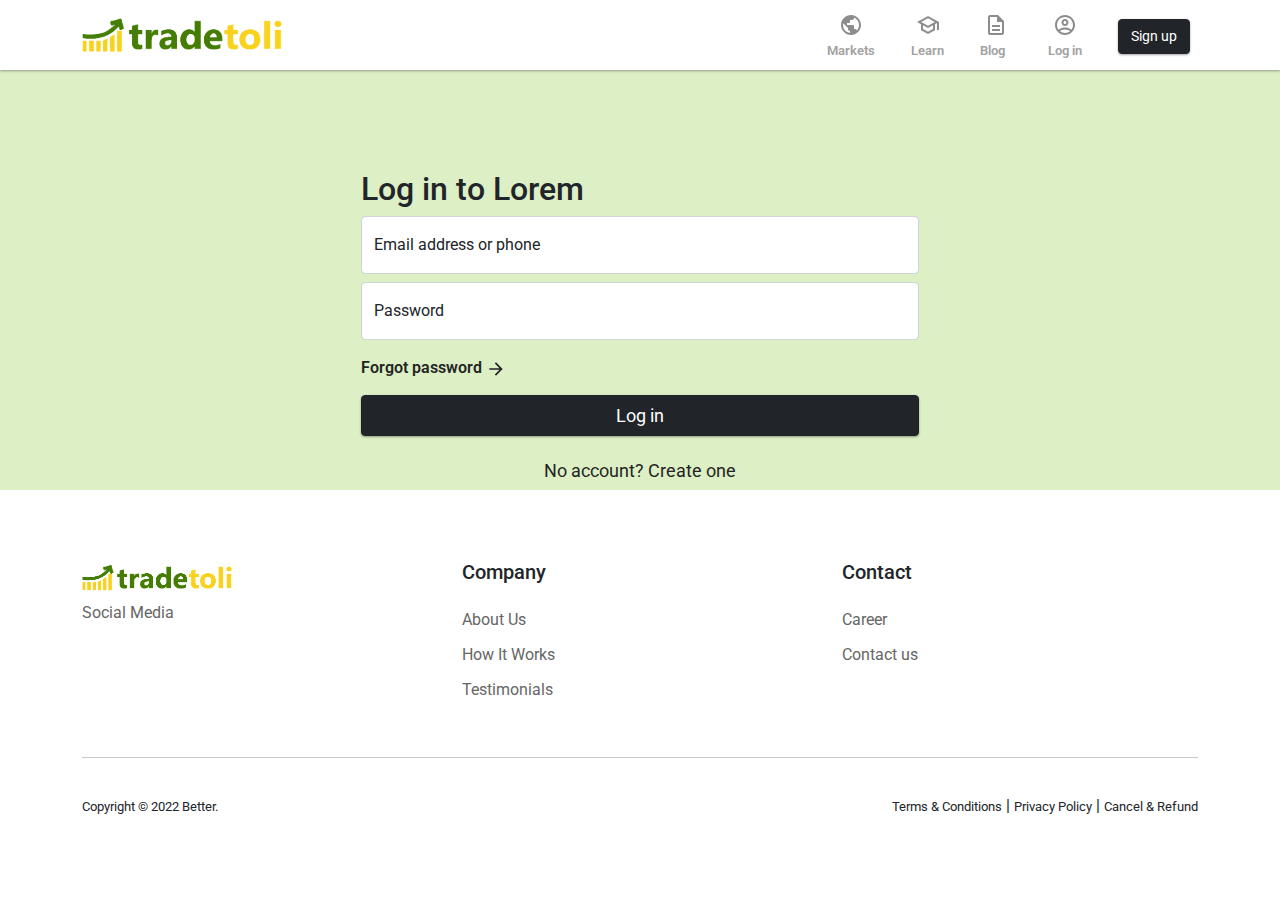
==== commit 8f2d1018: "Add all my files" ====
--- a/sign-in.html
+++ b/sign-in.html
@@ -28,7 +28,7 @@
     <nav id="navbar_top" class="navbar navbar-expand-lg">
       <div class="container">
         <a class="navbar-brand" href="index.html">
-          <h2>Logo</h2>
+          <img src="images/Tradetoli--png.png" alt="logo" style="width:200px;">
         </a>
         <button class="navbar-toggler" type="button" data-bs-toggle="collapse" data-bs-target="#main_nav"
           aria-expanded="false" aria-label="Toggle navigation">
@@ -72,7 +72,7 @@
                 Blog
               </a>
             </li>
-            <li class="nav-item"><a class="nav-link n" href="">
+            <li class="nav-item"><a class="nav-link n" href="sign-in.html">
                 <div class="icons">
                   <svg class="icons-root" focusable="false" viewBox="0 0 24 24" color="rgba(0, 0, 0, 0.45)"
                     aria-hidden="true" style="font-size: 24px; vertical-align: middle;">
@@ -84,7 +84,7 @@
                 Log in
               </a>
             </li>
-            <li class="nav-item"><a class="nav-link" href="">
+            <li class="nav-item"><a class="nav-link" href="sign-up.html">
                 <button type="button" class="btn btn-dark">Sign up</button>
               </a></li>
           </ul>
@@ -101,12 +101,14 @@
             <input type="email" class="form-control" id="floatingInput" placeholder="name@example.com" required>
             <label for="floatingInput">Email address or phone</label>
           </div>
-          <div class="form-floating mb-3">
-            <input type="password" class="form-control" id="floatingPassword" placeholder="Password" required>
+          <div class="form-floating mb-3" style="position:relative;">
+            <input type="password" class="form-control" id="password-field" placeholder="Password" value="" required>
+            <span toggle="#password-field" class="fa fa-fw fa-eye field-icon toggle-password"></span>
             <label for="floatingPassword">Password</label>
           </div>
-          <a href="#"> <span>Forgot password <svg class="forget-root" focusable="false" viewBox="0 0 24 24"
-                color="inherit" aria-hidden="true" style="font-size: 24px; vertical-align: middle;">
+          <a href="#">
+            <span>Forgot password <svg class="forget-root" focusable="false" viewBox="0 0 24 24" color="inherit"
+                aria-hidden="true" style="font-size: 24px; vertical-align: middle;">
                 <path d="M12 4l-1.41 1.41L16.17 11H4v2h12.17l-5.58 5.59L12 20l8-8z"></path>
               </svg>
             </span>
@@ -118,6 +120,7 @@
             <button type="button" class="btn btn-light">No account? Create one</button>
           </div>
         </form>
+
       </div>
     </div>
   </section>
@@ -128,7 +131,7 @@
       <div class="row">
         <div class="col-md-4">
           <div class="f-cover">
-            <h1>Logo</h1>
+            <img src="images/Tradetoli--png.png" alt="logo" style="width:150px;">
             <li>Social Media</li>
             <div class="social">
               <span><i class="fab fa-facebook-f"></i></span>
@@ -173,13 +176,12 @@
     </div>
   </section>
 
+
+
+
+  <script src="js/owl.carousel.min.js"></script>
   <script src="js/main.js"></script>
-  <script src="js/owl.carousel.min.js"></script>
   <script src="js/popper.min.js"></script>
-  <script src="js/wow.min.js"></script>
-  <script>
-    new WOW().init();
-  </script>
   <script src="js/internal.min.js"></script>
 
 </body>
--- a/sass/main.css
+++ b/sass/main.css
@@ -6,6 +6,27 @@
 body {
   font-family: 'Roboto', sans-serif;
   background-color: #fff;
+}
+
+.btn {
+  -webkit-transition: 0.6s;
+  transition: 0.6s;
+  -webkit-box-shadow: 0 1px 3px rgba(0, 0, 0, 0.12), 0 1px 2px rgba(0, 0, 0, 0.24);
+          box-shadow: 0 1px 3px rgba(0, 0, 0, 0.12), 0 1px 2px rgba(0, 0, 0, 0.24);
+  -webkit-transition: all 0.3s cubic-bezier(0.25, 0.8, 0.25, 1);
+  transition: all 0.3s cubic-bezier(0.25, 0.8, 0.25, 1);
+}
+
+.btn:hover {
+  background-color: #f9d21e !important;
+  border-color: #f9d21e !important;
+  color: #000 !important;
+}
+
+.btn-check:focus + .btn,
+.btn:focus {
+  -webkit-box-shadow: unset;
+          box-shadow: unset;
 }
 
 .fixed-top {
@@ -21,8 +42,7 @@
 
 #navbar_top {
   background-color: #fff;
-  padding-top: 0px !important;
-  padding-bottom: 0px !important;
+  padding: 0 0 !important;
   height: 70px;
   -webkit-box-shadow: 0 1px 3px rgba(0, 0, 0, 0.12), 0 1px 2px rgba(0, 0, 0, 0.24);
           box-shadow: 0 1px 3px rgba(0, 0, 0, 0.12), 0 1px 2px rgba(0, 0, 0, 0.24);
@@ -37,8 +57,8 @@
 }
 
 .navbar-cover .n:hover {
-  color: #1a3156 !important;
-  background-color: #f6f6f6;
+  color: #000 !important;
+  background-color: #dcefc5;
 }
 
 .navbar-cover .n {
@@ -76,10 +96,6 @@
   transition: fill 200ms cubic-bezier(0.4, 0, 0.2, 1) 0ms;
   -ms-flex-negative: 0;
       flex-shrink: 0;
-  -webkit-user-select: none;
-     -moz-user-select: none;
-      -ms-user-select: none;
-          user-select: none;
 }
 
 .navbar-cover .btn {
@@ -88,7 +104,7 @@
 }
 
 #hero-wrapper {
-  background-color: #dbe6ef;
+  background-color: #dcefc5;
   width: 100%;
   padding-top: 130px;
 }
@@ -102,7 +118,7 @@
 }
 
 #hero-wrapper .hero-title span {
-  color: #428dc9;
+  color: #447d02;
 }
 
 #hero-wrapper .hero-img {
@@ -118,8 +134,8 @@
   padding-right: 20px;
   font-size: 25px;
   font-weight: 600;
-  background-color: #428dc9;
-  border-color: #428dc9;
+  background-color: #447d02;
+  border-color: #447d02;
 }
 
 #hero-wrapper .btn:hover {
@@ -154,8 +170,8 @@
 }
 
 #event-wrapper .event-btn .btn {
-  background-color: #428dc9;
-  border-color: #428dc9;
+  background-color: #447d02;
+  border-color: #447d02;
   font-weight: 600;
   padding-top: 10px;
   padding-bottom: 10px;
@@ -179,6 +195,10 @@
   border: unset;
   -webkit-box-shadow: unset;
           box-shadow: unset;
+}
+
+#event-wrapper .video-cover .btn:hover {
+  background-color: unset !important;
 }
 
 #event-wrapper .video-cover i {
@@ -386,17 +406,19 @@
 }
 
 #trade-markets-wrapper .trade-btn .btn-primary {
-  background-color: #428dc9;
-  border-color: #428dc9;
+  background-color: #447d02;
+  border-color: #447d02;
 }
 
 #trade-markets-wrapper .trade-btn .btn-outline-primary {
-  border-color: #428dc9;
+  border-color: #447d02;
+  color: #447d02;
 }
 
 #trade-markets-wrapper .btn:hover {
   background-color: #666;
   border-color: #666;
+  color: #fff;
 }
 
 #trade-markets-wrapper .trade-details {
@@ -408,7 +430,6 @@
   border-color: #666;
   color: #666;
   font-weight: 600;
-  border-radius: 20vw;
   padding-left: 20px;
   padding-right: 20px;
 }
@@ -427,14 +448,10 @@
   transition: fill 200ms cubic-bezier(0.4, 0, 0.2, 1) 0ms;
   -ms-flex-negative: 0;
       flex-shrink: 0;
-  -webkit-user-select: none;
-     -moz-user-select: none;
-      -ms-user-select: none;
-          user-select: none;
 }
 
 #for-cast-wrapper {
-  background-color: #dbe6ef;
+  background-color: #dcefc5;
   padding-top: 100px;
   padding-bottom: 60px;
   width: 100%;
@@ -460,8 +477,8 @@
 }
 
 #for-cast-wrapper .btn {
-  background-color: #428dc9;
-  border-color: #428dc9;
+  background-color: #447d02;
+  border-color: #447d02;
   padding-top: 10px;
   padding-bottom: 10px;
   padding-left: 25px;
@@ -485,7 +502,7 @@
 }
 
 #market-insights {
-  background-color: #dbe6ef;
+  background-color: #dcefc5;
   padding-top: 100px;
   padding-bottom: 0px;
 }
@@ -506,8 +523,8 @@
 
 #market-insights .btn {
   width: 100%;
-  background-color: #428dc9;
-  border-color: #428dc9;
+  background-color: #447d02;
+  border-color: #447d02;
 }
 
 #market-insights .btn:hover {
@@ -562,9 +579,9 @@
 }
 
 #sign-in-wrapper {
-  background-color: #dbe6ef;
+  background-color: #dcefc5;
   padding-top: 100px;
-  padding-bottom: 100px;
+  height: auto;
 }
 
 #sign-in-wrapper .form-cover {
@@ -582,10 +599,6 @@
   transition: fill 200ms cubic-bezier(0.4, 0, 0.2, 1) 0ms;
   -ms-flex-negative: 0;
       flex-shrink: 0;
-  -webkit-user-select: none;
-     -moz-user-select: none;
-      -ms-user-select: none;
-          user-select: none;
 }
 
 #sign-in-wrapper span {
@@ -598,8 +611,8 @@
 }
 
 #sign-in-wrapper .login-btn .btn:hover {
-  background-color: #428dc9;
-  border-color: #428dc9;
+  background-color: #447d02;
+  border-color: #447d02;
 }
 
 #sign-in-wrapper .login-btn {
@@ -634,4 +647,297 @@
 #sign-in-wrapper .create-btn .btn:hover {
   background-color: #a5a5a5;
 }
+
+#sign-in-wrapper .field-icon {
+  position: absolute;
+  top: 22px;
+  right: 10px;
+}
+
+#sign-in-wrapper .fa-eye {
+  color: #929292;
+}
+
+#verifiy-your-number .form-control {
+  -webkit-box-shadow: unset;
+          box-shadow: unset;
+}
+
+#sign-in-wrapper .sign-up-cover h2 {
+  font-size: 20px;
+}
+
+#sign-in-wrapper .typewrite {
+  color: #447d02;
+  font-size: 27px;
+}
+
+#sign-in-wrapper .sign-up-cover .btn {
+  width: 100%;
+  padding: 10px 10px;
+}
+
+/*form styles*/
+#msform {
+  width: 100%;
+  position: relative;
+}
+
+#msform label {
+  text-align: left;
+}
+
+#msform fieldset {
+  background: transparent;
+  border: 0 none;
+  -webkit-box-sizing: border-box;
+  box-sizing: border-box;
+}
+
+#msform fieldset:not(:first-of-type) {
+  display: none;
+}
+
+/*inputs*/
+#msform input,
+#msform textarea {
+  margin-bottom: 0px;
+  width: 100%;
+  -webkit-box-sizing: border-box;
+  box-sizing: border-box;
+  color: #2C3E50;
+  font-size: 13px;
+}
+
+/*buttons*/
+#msform .action-button {
+  width: 100px;
+  background: #666;
+  font-weight: bold;
+  color: white;
+  border: 0 none;
+  border-radius: 1px;
+  cursor: pointer;
+  padding: 10px 5px;
+  margin: 40px 0px 0px 0px;
+}
+
+#msform .action-button:hover,
+#msform .action-button:focus {
+  background-color: #447d02;
+}
+
+.mult-page-form {
+  background-color: #dcefc5;
+  padding-bottom: 200px;
+}
+
+.mult-page-form .form-select {
+  -webkit-box-shadow: unset;
+          box-shadow: unset;
+  border-radius: 0;
+  height: 45px;
+  border-right: unset;
+}
+
+.mult-page-form .form-control {
+  -webkit-box-shadow: unset;
+          box-shadow: unset;
+  border-radius: 0;
+  height: 45px;
+}
+
+.mult-page-form label {
+  font-weight: 600;
+  line-height: 10px;
+}
+
+.navbar-cover .evt-seach .btn-outline-secondary {
+  background-color: #f1f1f1;
+  height: 40px;
+  -webkit-box-shadow: unset;
+          box-shadow: unset;
+  border: unset;
+}
+
+.navbar-cover .evt-seach .form-control {
+  background-color: #f1f1f1;
+  height: 40px;
+  -webkit-box-shadow: unset;
+          box-shadow: unset;
+  margin-top: 10px;
+  width: 300px;
+  border-color: #f1f1f1;
+}
+
+.navbar-cover .evt-seach .form-control:focus {
+  border-color: #f1f1f1;
+}
+
+#events-wrapper {
+  background-color: #fff;
+  padding-top: 80px;
+  padding-bottom: 80px;
+}
+
+#events-wrapper .title {
+  padding-right: 40%;
+  padding-top: 5px;
+}
+
+#events-wrapper .display-event {
+  padding-top: 20px;
+}
+
+#events-wrapper .display-event li {
+  list-style: none;
+}
+
+#events-wrapper .display-event ul {
+  padding-left: 0px;
+}
+
+#navbar_top-event {
+  background-color: #fff;
+  padding: 0 0 !important;
+  height: 70px;
+  -webkit-box-shadow: 0 1px 3px rgba(0, 0, 0, 0.12), 0 1px 2px rgba(0, 0, 0, 0.24);
+          box-shadow: 0 1px 3px rgba(0, 0, 0, 0.12), 0 1px 2px rgba(0, 0, 0, 0.24);
+  -webkit-transition: all 0.3s cubic-bezier(0.25, 0.8, 0.25, 1);
+  transition: all 0.3s cubic-bezier(0.25, 0.8, 0.25, 1);
+}
+
+#navbar_top-menu {
+  background-color: #fff;
+  border-bottom: 1px solid #f0f0f0;
+}
+
+#navbar_top-menu .btn-primary {
+  background-color: #e4e4e4;
+  color: #666;
+  border-color: #e4e4e4;
+  -webkit-box-shadow: unset;
+          box-shadow: unset;
+  width: 100%;
+  border-radius: 10vw;
+  font-size: 14px;
+}
+
+#navbar_top-menu .owl-theme .owl-nav .owl-next {
+  position: absolute;
+  right: -50px;
+  top: 0;
+  width: 30px;
+  background-color: #e4e4e4;
+  height: 30px;
+  border-radius: 20%;
+}
+
+#navbar_top-menu .owl-theme .owl-nav span {
+  font-size: 30px;
+  padding: 0;
+  line-height: 28px;
+}
+
+#navbar_top-menu .owl-theme .owl-nav:hover span {
+  color: #000;
+}
+
+#navbar_top-menu .owl-theme .owl-nav .owl-prev {
+  position: absolute;
+  left: -50px;
+  top: 0;
+  width: 30px;
+  background-color: #e4e4e4;
+  height: 30px;
+  border-radius: 20%;
+}
+
+.learn-more {
+  text-align: center;
+  background-color: #dcefc5;
+  padding-top: 20px;
+  padding-bottom: 8px;
+  border-radius: 10px;
+  border: 1px solid #badd94;
+}
+
+.learn-more a {
+  text-decoration: none;
+  color: #447d02;
+}
+
+.learn-more p {
+  font-size: 14px;
+  font-weight: 600;
+}
+
+.event-box {
+  padding-top: 30px;
+}
+
+.event-box .box-cover {
+  border: 1px solid #f0f0f0;
+  padding: 15px 15px 15px 15px;
+  border-radius: 12px;
+}
+
+.event-box .text-right {
+  float: right;
+  color: blue;
+  padding-right: 5px;
+  font-size: 13px;
+}
+
+.event-box .text-number {
+  float: right;
+  color: #447d02;
+  font-size: 13px;
+}
+
+.event-box .timing {
+  border-bottom: 1px solid #dcefc5;
+  padding-top: 12px;
+}
+
+.event-box .btn-secondary {
+  background-color: unset;
+  -webkit-box-shadow: unset;
+          box-shadow: unset;
+  padding-left: 0;
+  color: #a7a6a6;
+  font-weight: 600;
+  border: unset;
+  margin-top: 10px;
+}
+
+.event-box .btn-secondary:hover {
+  background-color: unset !important;
+}
+
+.event-box .icons-top {
+  padding-bottom: 10px;
+}
+
+.event-box .icons-top i {
+  font-size: 27px;
+}
+
+.event-box span {
+  font-size: 14px;
+  font-weight: 600;
+}
+
+.event-box .down {
+  margin-top: 10px;
+}
+
+.event-box .box-cover:hover {
+  border-color: #447d02;
+}
+
+.event-box a {
+  text-decoration: none;
+  color: #666;
+}
 /*# sourceMappingURL=main.css.map */